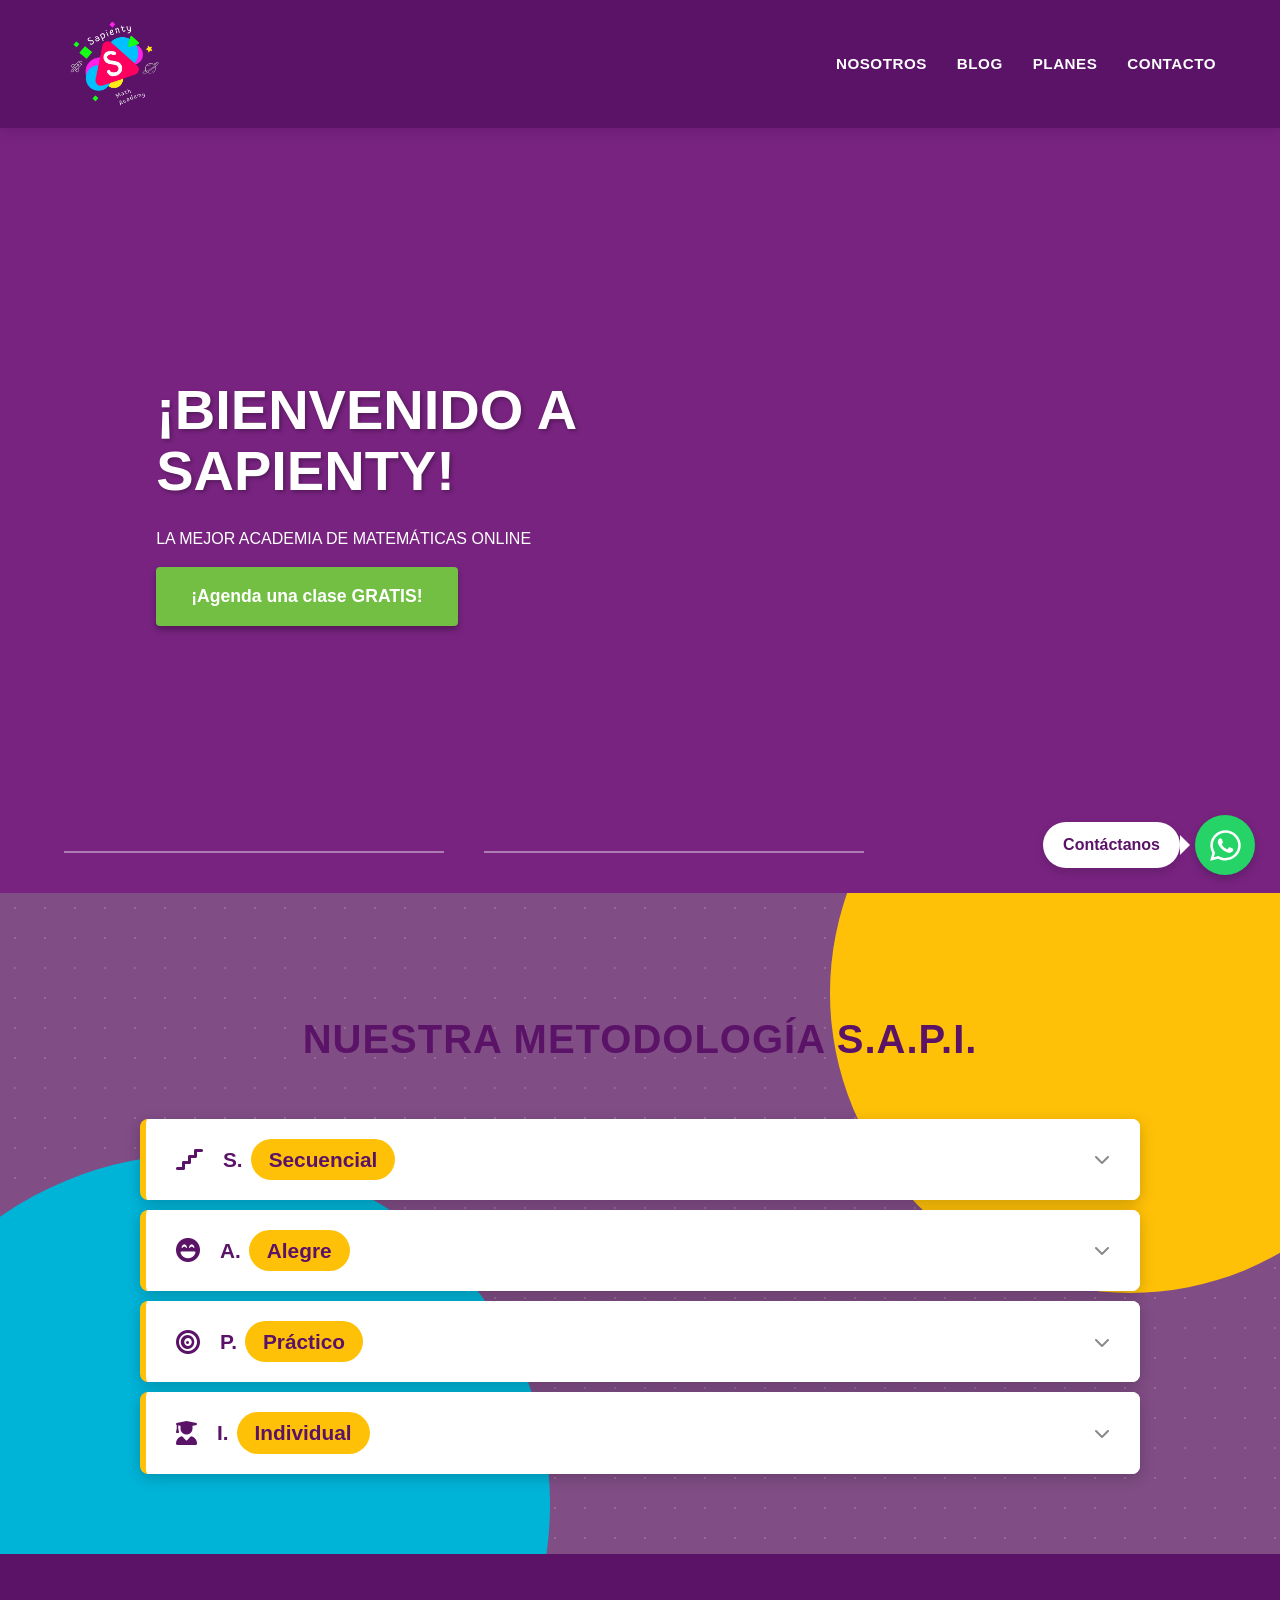
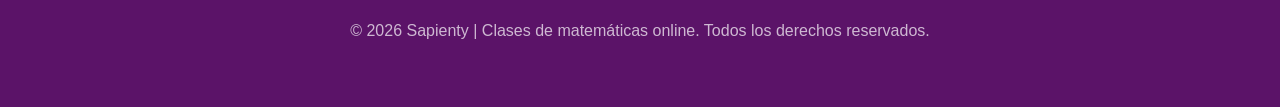
==== index.html @ 7ff07c50 "Add files via upload" ====
<!DOCTYPE html>
<html lang="es">
<head>
    <meta charset="UTF-8">
    <meta name="viewport" content="width=device-width, initial-scale=1.0">
    <title>Sapienty</title>
    <link rel="icon" type="image/webp" href="Logo1.webp">
    <link rel="stylesheet" href="https://cdnjs.cloudflare.com/ajax/libs/font-awesome/6.4.0/css/all.min.css">
    <link rel="stylesheet" href="style.css">
</head>
<body>
    <header class="header-dark">
        <a href="index.html" class="logo">
            <img src="cropped-Logo.webp" alt="Logo Sapienty">
        </a>
        
        <nav class="nav-links">
            <a href="#nosotros">NOSOTROS</a>
            <a href="#blog">BLOG</a>
            <a href="planes.html">PLANES</a>
            <a href="contacto.html">CONTACTO</a>
        </nav>
        
        <div class="menu-icon">
            <i class="fas fa-bars"></i>
        </div>
    </header>

    <section class="hero-fotografico">
        
        <div class="hero-contenido">
            <h1>¡Bienvenido a <span>Sapienty!</span></h1>
            <p>LA MEJOR ACADEMIA DE MATEMÁTICAS ONLINE</p>
            <a href="#agenda" class="btn-primario">¡Agenda una clase GRATIS!</a>
        </div>

        <video class="video-lateral" autoplay loop muted playsinline>
            <source src="Animación_de_Imagen_Generada.mp4" type="video/mp4">
        </video>

        <div class="trust-badge-container">
            <hr>
            <div class="trust-content">
            </div>
            <hr>
        </div>
        
    </section>

    <section id="metodologia" class="section">
    <h2>Nuestra Metodología S.A.P.I.</h2>
    
    <div class="acordeon-container">
        <div class="acordeon-item">
            <div class="acordeon-header">
                <div class="header-izq">
                    <i class="fas fa-stairs"></i>
                    <h3>S. <span>Secuencial</span></h3>
                </div>
                <i class="fas fa-chevron-down icono-flecha"></i>
            </div>
            <div class="acordeon-content">
                <div class="content-interno">
                    <div class="texto-contenido">
                        <h4>S. Secuencial</h4>
                        <p>Estudiar matemáticas es como construir un edificio: no se puede avanzar al siguiente piso sin antes haber dejado el inferior perfectamente cimentado. En Sapienty los estudiantes retoman desde donde se quedaron. ¡Como debe ser!</p>
                    </div>
                    <div class="imagen-ejemplo">
                        <img src="secuencial.webp" alt="Ejemplo de Metodología" class="img-acordeon">
                    </div>
                </div>
            </div>
        </div>

        <div class="acordeon-item">
            <div class="acordeon-header">
                <div class="header-izq">
                    <i class="fas fa-face-laugh-beam"></i>
                    <h3>A. <span>Alegre</span></h3>
                </div>
                <i class="fas fa-chevron-down icono-flecha"></i>
            </div>
            <div class="acordeon-content">
                <div class="content-interno">
                    <div class="texto-contenido">
                        <h4>A. Alegre</h4>
                        <p>Creemos que aprender matemáticas debería ser como un juego. En Sapienty las clases son divertidas, llenas de color, con profes pacientes y buena onda. Con duración de 30 minutos al día, los estudiantes se conectan con gusto.</p>
                    </div>
                    <div class="imagen-ejemplo">
                        <img src="alegre.webp" alt="Ejemplo de Metodología" class="img-acordeon">
                    </div>
                </div>
            </div>
        </div>

        <div class="acordeon-item">
            <div class="acordeon-header">
                <div class="header-izq">
                    <i class="fas fa-bullseye"></i>
                    <h3>P. <span>Práctico</span></h3>
                </div>
                <i class="fas fa-chevron-down icono-flecha"></i>
            </div>
            <div class="acordeon-content">
                <div class="content-interno">
                    <div class="texto-contenido">
                        <h4>P. Práctico</h4>
                        <p>¿Alguien alguna vez ha aprendido a meter un gol solo escuchando? La mejor forma de aprender es intentándolo, aprendiendo de nuestros errores y teniendo a un profe experto acompañándote. La práctica favorece la retención.</p>
                    </div>
                    <div class="imagen-ejemplo">
                        <img src="practico.webp" alt="Ejemplo de Metodología" class="img-acordeon">
                    </div>
                </div>
            </div>
        </div>

        <div class="acordeon-item">
            <div class="acordeon-header">
                <div class="header-izq">
                    <i class="fas fa-user-graduate"></i>
                    <h3>I. <span>Individual</span></h3>
                </div>
                <i class="fas fa-chevron-down icono-flecha"></i>
            </div>
            <div class="acordeon-content">
                <div class="content-interno">
                    <div class="texto-contenido">
                        <h4>I. Individual</h4>
                        <p>Todos aprendemos a un ritmo y de una forma diferente. Es por eso que en todas nuestras clases hay un sólo estudiante y un profesor. Además de una inteligencia artificial que personaliza el aprendizaje.</p>
                    </div>
                    <div class="imagen-ejemplo">
                        <img src="individual.webp" alt="Ejemplo de Metodología" class="img-acordeon">
                    </div>
                </div>
            </div>
        </div>
    </div>
</section>
  
    <footer>
        <p>&copy; 2026 Sapienty | Clases de matemáticas online. Todos los derechos reservados.</p>
    </footer>

    <a href="https://wa.me/521234567890?text=Hola,%20me%20gustaría%20recibir%20información%20sobre%20Sapienty." target="_blank" class="wsp-floating-container" title="Contáctanos por WhatsApp">
        <div class="wsp-text-bubble">
            Contáctanos
        </div>
        <div class="wsp-icon-circle">
            <svg viewBox="0 0 448 512" xmlns="http://www.w3.org/2000/svg">
                <path d="M380.9 97.1C339 55.1 283.2 32 223.9 32c-122.4 0-222 99.6-222 222 0 39.1 10.2 77.3 29.6 111L0 480l117.7-30.9c32.4 17.7 68.9 27 106.1 27h.1c122.3 0 224.1-99.6 224.1-222 0-59.3-25.2-115-67.1-157zm-157 341.6c-33.2 0-65.7-8.9-94-25.7l-6.7-4-69.8 18.3 18.7-68.1-4.4-7c-18.5-29.4-28.2-63.3-28.2-98.2 0-101.7 82.8-184.5 184.6-184.5 49.3 0 95.6 19.2 130.4 54.1 34.8 34.9 56.2 81.2 56.1 130.5 0 101.8-84.9 184.6-186.6 184.6zm101.2-138.2c-5.5-2.8-32.8-16.2-37.9-18-5.1-1.8-8.8-2.8-12.5 2.8-3.7 5.6-14.3 18-17.6 21.8-3.2 3.7-6.5 4.2-12 1.4-5.5-2.8-23.4-8.6-44.5-27.5-16.4-14.7-27.5-32.8-30.7-38.3-3.2-5.5-.3-8.5 2.5-11.2 2.5-2.5 5.5-6.5 8.3-9.7 2.8-3.3 3.7-5.5 5.5-9.3 1.8-3.7.9-6.9-.5-9.7-1.4-2.8-12.5-30.1-17.1-41.2-4.5-10.8-9.1-9.3-12.5-9.5-3.2-.2-6.9-.2-10.6-.2-3.7 0-9.7 1.4-14.8 6.9-5.1 5.6-19.4 19-19.4 46.3 0 27.3 19.9 53.7 22.6 57.4 2.8 3.7 39.1 59.7 94.8 83.8 13.2 5.7 23.5 9.2 31.6 11.8 13.3 4.2 25.4 3.6 35 2.2 10.7-1.6 32.8-13.4 37.4-26.4 4.6-13 4.6-24.1 3.2-26.4-1.3-2.5-5-3.9-10.5-6.6z"/>
            </svg>
        </div>
    </a>
</body>
</html>

<script>
    document.addEventListener("DOMContentLoaded", function() {
        const headers = document.querySelectorAll('.acordeon-header');

        headers.forEach(header => {
            header.addEventListener('click', function() {
                const item = this.parentElement;
                const content = this.nextElementSibling;
                
                // Si el item ya está activo, lo cerramos
                if (item.classList.contains('activo')) {
                    item.classList.remove('activo');
                    content.style.maxHeight = null;
                } else {
                    // Opcional: Cierra todos los demás antes de abrir este
                    document.querySelectorAll('.acordeon-item.activo').forEach(activo => {
                        activo.classList.remove('activo');
                        activo.querySelector('.acordeon-content').style.maxHeight = null;
                    });

                    // Abre el item al que le dimos clic
                    item.classList.add('activo');
                    content.style.maxHeight = content.scrollHeight + "px";
                }
            });
        });
    });
</script>

</body>
</html>
---- style.css ----
/* --- VARIABLES CORPORATIVAS CON PALETA CÓSMICA --- */
:root {
    --bg-header: #5b1368; /* Tu morado oscuro original */
    --color-btn: #72BF44; /* Tu verde brillante original para botones */
    --color-btn-hover: #63a838;
    --accent-yellow: #FFC107; /* Amarillo dorado para resaltar */
    --text-hero: #FFFFFF;
    --bg-body: #F8F9FA; /* Gris muy claro para el fondo general de la página */
    --bg-white: #FFFFFF; /* Blanco puro para tarjetas */
    --text-main: #333333; /* Gris oscuro para el texto */
    --text-dark: #5b1368; /* Negro para títulos */
}

body {
    font-family: 'Segoe UI', Tahoma, Geneva, Verdana, sans-serif;
    margin: 0;
    padding: 0;
    color: var(--text-main);
    background-color: var(--bg-body);
    line-height: 1.6;
}

/* --- PANTALLA DE INTRODUCCIÓN (SPLASH SCREEN) --- */
#pantalla-intro {
    position: fixed;
    top: 0;
    left: 0;
    width: 100vw;
    height: 100vh;
    background-color: var(--bg-header); /* Fondo morado de Sapienty */
    z-index: 99999; /* Asegura que esté por encima de TODO */
    display: flex;
    justify-content: center;
    align-items: center;
    /* Efecto de desvanecimiento suave al desaparecer */
    transition: opacity 0.8s ease-out, visibility 0.8s ease-out; 
}

#pantalla-intro video {
    max-width: 90%;
    max-height: 90vh;
    border-radius: 15px; /* Bordes redondeados para que se vea más amigable */
    box-shadow: 0 10px 30px rgba(0,0,0,0.5);
}

/* Esta clase se añadirá con JavaScript para ocultar la pantalla */
.ocultar-intro {
    opacity: 0;
    visibility: hidden;
}

/* Clase para evitar que el usuario baje la página mientras ve la intro */
body.bloquear-scroll {
    overflow: hidden;
}

/* --- NUEVO HEADER MORADO --- */
.header-dark {
    background-color: var(--bg-header); /* Morado original */
    padding: 1.2rem 5%;
    display: flex;
    justify-content: space-between;
    align-items: center;
    position: sticky;
    top: 0;
    z-index: 1000;
    box-shadow: 0 4px 10px rgba(91, 19, 104, 0.4);
}

/* Limpiamos el texto y preparamos el contenedor */
.header-dark .logo {
    text-decoration: none;
    display: flex;
    align-items: center;
}

/* Controlamos el tamaño exacto de tu imagen */
.header-dark .logo img {
    max-height: 90px; /* <-- ¡Aquí está el cambio! Subimos de 50px a 90px */
    width: auto;      
    transition: transform 0.3s ease;
}

/* Efecto opcional: Que el logo crezca un poquito al pasar el mouse */
.header-dark .logo img:hover {
    transform: scale(1.05);
}

.header-dark .nav-links {
    display: flex; 
    gap: 30px;
}

.header-dark .nav-links a {
    color: white;
    text-decoration: none;
    font-weight: 600;
    font-size: 0.95rem;
    text-transform: uppercase;
    letter-spacing: 0.5px;
    transition: color 0.3s;
}

.header-dark .nav-links a:hover {
    color: var(--accent-yellow); /* Cambio a amarillo al hover */
}

.menu-icon {
    color: white;
    font-size: 1.8rem;
    cursor: pointer;
    display: none; 
}

/* --- SECCIÓN HERO: Video de Fondo --- */
/* --- SECCIÓN HERO --- */
/* --- SECCIÓN HERO --- */
.hero-fotografico {
    /* Quitamos var(--bg-header) y ponemos el color aproximado del video */
    background-color: #782380; /* <-- NUEVO COLOR: Morado profundo del video */
    
    min-height: 85vh;
    display: flex;
    align-items: center; 
    justify-content: flex-start;
    gap: 50px; 
    padding: 0 5%;
    position: relative; 
}

/* El texto de Bienvenida */
.hero-contenido {
    max-width: 600px;
    text-align: left; 
    color: white;
    padding-bottom: 4rem; 
    margin-left: 8%; /* <-- AQUÍ ESTÁ LA MAGIA: Empuja el texto a la derecha/centro */
    z-index: 2; 
}

.hero-contenido h1 {
    font-size: 3.5rem;
    font-weight: 900;
    line-height: 1.1;
    margin-bottom: 1.5rem;
    text-transform: uppercase;
    text-shadow: 2px 2px 4px rgba(0,0,0,0.3);
}

/* El texto de Bienvenida */
.hero-contenido {
    max-width: 600px;
    text-align: left; 
    color: white;
    padding-bottom: 4rem; 
    margin-left: 8%; 
    position: relative; /* <-- NUEVO: Obligatorio para que el texto flote al frente */
    z-index: 2; /* <-- Lo mantiene en la capa superior */
}

/* Video más pequeño a la derecha */
/* Video más grande a la derecha */
/* Video en el fondo */
.video-lateral {
    position: absolute; 
    right: 0; 
    bottom: 0; 
    width: 1500px; 
    max-width: 100%; /* Le damos un poco más de espacio */
    z-index: 0; 
    opacity: 0.85; 
    
    /* 👇 LA MAGIA PARA BORRAR LA LÍNEA RECTA 👇 */
    /* Crea un desvanecimiento en el borde izquierdo (del 0% al 25% del video) */
    -webkit-mask-image: linear-gradient(to right, transparent 0%, black 25%);
    mask-image: linear-gradient(to right, transparent 0%, black 25%);
}

/* Botón Verde Cuadrado */
.btn-primario {
    background-color: var(--color-btn);
    color: white;
    text-decoration: none;
    padding: 15px 35px;
    font-size: 1.1rem;
    font-weight: bold;
    display: inline-block;
    border-radius: 4px;
    box-shadow: 0 4px 6px rgba(0,0,0,0.3);
    transition: background-color 0.3s, transform 0.2s;
}

.btn-primario:hover {
    background-color: var(--color-btn-hover);
    transform: translateY(-2px);
}

/* Aseguramos que las líneas decorativas estén en su lugar */
.trust-badge-container {
    position: absolute;
    bottom: 2rem;
    left: 5%;
    display: flex;
    align-items: center;
    gap: 20px;
    width: 90%; 
    max-width: 800px;
    z-index: 2; 
}

.trust-badge-container hr {
    flex-grow: 1; 
    border: none;
    border-top: 2px solid rgba(255, 255, 255, 0.4); 
}
/* Botón Verde Cuadrado */
.btn-primario {
    background-color: var(--color-btn);
    color: white;
    text-decoration: none;
    padding: 15px 35px;
    font-size: 1.1rem;
    font-weight: bold;
    display: inline-block;
    border-radius: 4px;
    box-shadow: 0 4px 6px rgba(0,0,0,0.3);
    transition: background-color 0.3s, transform 0.2s;
}

.btn-primario:hover {
    background-color: var(--color-btn-hover);
    transform: translateY(-2px);
}

/* Aseguramos que las líneas decorativas estén encima del video */
.trust-badge-container {
    position: absolute;
    bottom: 2rem;
    left: 5%;
    display: flex;
    align-items: center;
    gap: 20px;
    width: 90%; 
    max-width: 800px;
    z-index: 2; /* Por encima del video */
}
/* Botón Verde Cuadrado (Estilo formal pero con tu color) */
.btn-primario {
    background-color: var(--color-btn); /* Usa tu verde original #72BF44 */
    color: white;
    text-decoration: none;
    padding: 15px 35px;
    font-size: 1.1rem;
    font-weight: bold;
    display: inline-block;
    border-radius: 4px; /* Borde más cuadrado, menos infantil */
    box-shadow: 0 4px 6px rgba(0,0,0,0.3);
    transition: background-color 0.3s, transform 0.2s;
}

.btn-primario:hover {
    background-color: var(--color-btn-hover);
    transform: translateY(-2px);
}

/* Imagen Hero Reducida a la Derecha */
/* Video / Imagen Hero a la Derecha */
.hero-fotografico-image {
    max-width: 100%;
    width: 450px; 
    height: auto;
    z-index: 1;
    flex-basis: 40%; 
    margin: 0; 
    border-radius: 20px; /* Redondea las esquinas del video */
    box-shadow: 0 10px 30px rgba(0,0,0,0.3); /* Le da profundidad */
}

/* --- TRUST BADGE DE GOOGLE (Con líneas a los lados) --- */
.trust-badge-container {
    position: absolute;
    bottom: 2rem;
    left: 5%;
    display: flex;
    align-items: center;
    gap: 20px;
    width: 90%; /* Se extiende a lo largo de la pantalla inferior */
    max-width: 800px;
}

.trust-badge-container hr {
    flex-grow: 1; /* Hace que las líneas ocupen el espacio sobrante */
    border: none;
    border-top: 2px solid rgba(255, 255, 255, 0.4); /* Línea blanca sutil */
}

.trust-content {
    display: flex;
    align-items: center;
    gap: 10px;
    font-size: 1rem;
    font-weight: 600;
    letter-spacing: 1px;
    color: white;
    white-space: nowrap; /* Evita que el texto de Google se rompa en dos líneas */
}

.trust-content .stars {
    color: var(--accent-yellow); /* Usa tu amarillo original */
    font-size: 1.1rem;
}

.trust-content strong {
    font-size: 1.3rem;
    color: #4285F4; /* Azul característico de Google */
}

/* --- SECCIONES GENERALES --- */
.section {
    padding: 5rem 5%;
    max-width: 1200px;
    margin: auto;
    text-align: center;
}

.section h2 {
    font-size: 2.5rem;
    color: var(--text-dark);
    margin-bottom: 3rem;
    text-transform: uppercase;
    font-weight: 800;
    letter-spacing: 1px;
}

/* --- METODOLOGÍA (Estilo Limpio y Corporativo) --- */
/* --- SECCIÓN METODOLOGÍA (Con fondo matemático) --- */
/* --- SECCIÓN METODOLOGÍA (Con fondo matemático cósmico) --- */
/* --- SECCIÓN METODOLOGÍA (Con fondo matemático cósmico) --- */
#metodologia {
    overflow: hidden;
    background-color: #804d85; 
    background-image: radial-gradient(rgba(255, 255, 255, 0.15) 1.5px, transparent 1.5px);
    background-size: 30px 30px; 
    background-position: 0 0;
    padding: 5rem 5%;
    position: relative;
    
    /* 👇 MAGIA PARA QUITAR LOS BORDES BLANCOS 👇 */
    max-width: 100%; /* Rompe el límite de tamaño para ocupar toda la pantalla */
    margin: 0; /* Elimina márgenes externos */
}
#metodologia::after {
    content: '';
    position: absolute;
    bottom: -300px; /* Lo bajamos bastante */
    left: -150px; /* Lo pegamos a la izquierda */
    width: 700px; /* Hacemos este círculo mucho más grande */
    height: 700px;
    background-color: #00B4D8; /* El color azul claro de tu referencia */
    border-radius: 50%;
    z-index: 0; /* Lo manda al fondo */
}
#metodologia::before {
    content: '';
    position: absolute;
    top: -200px; /* Lo subimos para que cuelgue desde el techo */
    right: -150px; /* Lo empujamos hacia la orilla derecha */
    width: 600px; /* Un tamaño grande para que luzca bien */
    height: 600px;
    background-color: var(--accent-yellow); /* Tu color amarillo */
    border-radius: 50%; /* Lo hace un círculo perfecto */
    z-index: 0; /* Lo mantiene en el fondo */
}

/* 4. Protegemos tu contenido para que no quede tapado por las formas */
/* Protege tu contenido para que quede por encima de los círculos */
#metodologia h2,
.acordeon-container {
    position: relative;
    z-index: 2; 
}
/* 👇 MAGIA PARA MANTENER LAS TARJETAS ORDENADAS 👇 */
#metodologia .grid {
    max-width: 1200px; /* Evita que las tarjetas se estiren demasiado en monitores gigantes */
    margin: 0 auto; /* Centra el grupo de tarjetas perfectamente */
}



/* Tu cuadrícula se queda exactamente igual, funciona perfecto */
.grid {
    display: grid;
    /* Esto crea 4 columnas del mismo tamaño (1 fracción cada una) */
    grid-template-columns: repeat(4, 1fr); 
    /* Ajusta este valor para dar más o menos espacio entre las tarjetas */
    gap: 20px; 
    /* Opcional: centra el contenedor si es necesario */
    width: 100%; 
}

/* --- ESTILOS DEL ACORDEÓN (METODOLOGÍA) --- */
.acordeon-container {
    max-width: 1000px;
    margin: 0 auto;
    display: flex;
    flex-direction: column;
    gap: 10px;
}

.acordeon-item {
    background-color: white;
    border-radius: 8px;
    overflow: hidden;
    /* La línea amarilla sutil a la izquierda */
    border-left: 6px solid var(--accent-yellow); 
    box-shadow: 0 4px 15px rgba(0,0,0,0.2);
    transition: all 0.3s ease;
}

.acordeon-header {
    display: flex;
    justify-content: space-between;
    align-items: center;
    padding: 20px 30px;
    cursor: pointer;
    background-color: white;
    transition: background-color 0.3s ease;
}

.acordeon-header:hover {
    background-color: #f9f9f9;
}

.header-izq {
    display: flex;
    align-items: center;
    gap: 20px;
}

.header-izq i {
    font-size: 1.5rem;
    color: var(--text-dark); /* Icono morado oscuro */
}

/* Título del acordeón (La letra S. A. P. I.) */
.header-izq h3 {
    margin: 0;
    color: var(--text-dark); /* Color morado de tu marca para la letra suelta */
    font-size: 1.3rem;
    font-weight: 800;
    display: flex;
    align-items: center;
}

/* La píldora amarilla para la palabra */
.header-izq h3 span {
    background-color: var(--accent-yellow); /* Fondo amarillo */
    padding: 4px 18px; /* Espacio para que no se vea apretado */
    border-radius: 30px; /* Bordes totalmente redondeados */
    margin-left: 8px; /* Separación entre la letra (S.) y la píldora */
    color: var(--text-dark); /* Texto morado oscuro para que contraste con el amarillo */
}

.icono-flecha {
    color: #888;
    transition: transform 0.3s ease;
}

/* --- ESTILOS DEL CONTENIDO DESPLEGABLE --- */
.acordeon-content {
    max-height: 0; /* Oculto por defecto */
    overflow: hidden;
    transition: max-height 0.4s ease-in-out;
    background-color: #FAFAFA; /* Un gris muuuy clarito para diferenciarlo del encabezado */
}

.content-interno {
    padding: 30px;
    display: flex;
    gap: 40px;
    align-items: flex-start;
    border-top: 1px solid #eee;
}

.texto-contenido {
    flex: 1;
    text-align: left;
}

.texto-contenido h4 {
    color: var(--text-dark);
    font-size: 1.5rem;
    margin-top: 0;
    margin-bottom: 15px;
}

.texto-contenido p {
    color: #555;
    line-height: 1.6;
    margin: 0;
}

/* Espacio para el ejemplo a la derecha */
.imagen-ejemplo {
    flex: 1;
    display: flex;
    justify-content: center;
    align-items: center;
}

/* Estilo para las imágenes dentro del acordeón */
.img-acordeon {
    width: 100%; /* Hace que la imagen ocupe todo el espacio disponible en la columna derecha */
    max-width: 450px; /* Evita que la imagen se haga gigante en pantallas muy grandes */
    height: auto;
    border-radius: 8px; /* Bordes redondeados para que combine con tus tarjetas */
    box-shadow: 0 4px 12px rgba(0,0,0,0.1); /* Una sombra suave para darle volumen */
}

/* --- CLASES ACTIVAS (Cuando se le da clic) --- */
.acordeon-item.activo {
    /* La línea amarilla se hace más gruesa al estar activo */
    border-left: 12px solid var(--accent-yellow); 
}

.acordeon-item.activo .icono-flecha {
    transform: rotate(180deg); /* Gira la flecha hacia arriba */
}

/* Adaptación a celulares */
@media (max-width: 768px) {
    .content-interno {
        flex-direction: column; /* Apila el texto y la imagen en celulares */
        gap: 20px;
    }
}
/* --- PRECIOS (Estilo Claro y Profesional) --- */
/* --- SECCIÓN DE PLANES CON ESTILO CÓSMICO --- */
#planes {
    /* Fondo morado con estrellas como en tu inicio */
    background-color: #804d85; 
    background-image: radial-gradient(rgba(255, 255, 255, 0.15) 1.5px, transparent 1.5px);
    background-size: 30px 30px; 
    background-position: 0 0;
    padding: 5rem 5%;
    max-width: 100%; 
    margin: 0;
}

#planes h2 {
    color: white; /* Título en blanco para que resalte sobre el morado */
    text-shadow: 2px 2px 5px rgba(0,0,0,0.3);
}

.pricing-grid {
    display: grid;
    grid-template-columns: repeat(auto-fit, minmax(300px, 1fr));
    gap: 2.5rem;
    max-width: 1200px;
    margin: 0 auto;
}

/* Tarjetas flotantes estilo 3D */
.price-card {
    background: var(--bg-white);
    border: none; /* Adiós al borde gris aburrido */
    border-radius: 15px; /* Bordes más redondeados */
    padding: 3rem 2rem;
    text-align: center;
    box-shadow: 0 10px 25px rgba(0,0,0,0.25); /* Sombra para que floten sobre el fondo */
    transition: transform 0.3s ease, box-shadow 0.3s ease;
    position: relative;
    display: flex;
    flex-direction: column;
    align-items: center;
}

/* Efecto al pasar el mouse (se elevan hacia ti) */
.price-card:hover {
    transform: translateY(-10px);
    box-shadow: 0 15px 35px rgba(0,0,0,0.4);
}

.price-card h3 {
    color: var(--text-dark);
    font-size: 1.8rem;
    text-transform: uppercase;
    margin-bottom: 0.5rem;
    font-weight: 800;
}

.price {
    font-size: 3rem;
    font-weight: 900;
    color: var(--text-dark); 
    margin: 1rem 0 1.5rem 0;
}

.price span {
    font-size: 1.1rem;
    color: #777;
    font-weight: 400;
}
/* Corrección: El número del precio vuelve a ser grande y morado */
.price .precio-valor {
    font-size: 3rem;
    font-weight: 900;
    color: var(--text-dark); 
}

.price-card p {
    color: #555;
    margin-bottom: 1rem;
}

/* --- ETIQUETA DE MESES SIN INTERESES (MSI) --- */
.msi-badge {
    background-color: rgba(0, 158, 227, 0.1); /* Fondo azul muy clarito estilo Mercado Pago */
    color: #009ee3; /* Azul fuerte original de Mercado Pago para el texto */
    padding: 8px 16px;
    border-radius: 20px; /* Forma de píldora redondeada */
    font-size: 0.95rem;
    font-weight: 700;
    display: inline-flex;
    align-items: center;
    justify-content: center;
    gap: 8px; /* Separación entre el icono de la tarjeta y el texto */
    margin-bottom: 1.5rem;
    border: 1px solid rgba(0, 158, 227, 0.3); /* Borde sutil azul */
    transition: transform 0.2s ease;
}

/* Pequeño efecto al pasar el mouse por encima */
.msi-badge:hover {
    transform: scale(1.05);
    background-color: rgba(0, 158, 227, 0.15);
}

/* Tarjeta destacada (Astronauta+) */
.price-card.featured {
    border: 4px solid var(--accent-yellow);
    transform: scale(1.05); /* La hace un poco más grande por defecto */
}

.price-card.featured:hover {
    transform: scale(1.05) translateY(-10px);
}

.featured-label {
    background: var(--accent-yellow);
    color: var(--text-dark);
    position: absolute;
    top: 0;
    left: 0;
    right: 0;
    padding: 8px;
    font-weight: 800;
    font-size: 0.9rem;
    text-transform: uppercase;
    letter-spacing: 1px;
    border-radius: 10px 10px 0 0;
}
/* --- ICONOS 3D DE LOS PLANES --- */
.icono-plan {
    width: 140px; /* Ajusta el tamaño general de la imagen */
    height: 140px; 
    object-fit: contain; /* Evita que la imagen se deforme o se estire */
    margin-bottom: 1.5rem; /* Da espacio entre el icono y el título del plan */
    filter: drop-shadow(0 15px 15px rgba(0,0,0,0.2)); /* Crea una sombra en la forma de la imagen para que resalte más */
    transition: transform 0.4s ease; /* Transición suave para la animación */
}

/* Efecto mágico: Cuando pasas el mouse por la tarjeta, el icono crece y "flota" un poco más arriba */
.price-card:hover .icono-plan {
    transform: scale(1.1) translateY(-10px);
}

/* Ajuste de margen superior para la tarjeta destacada para que el icono no choque con la etiqueta amarilla */
.price-card.featured .icono-plan {
    margin-top: 1rem;
}

/* Ajuste fino para el botón dentro de las tarjetas */
.price-card .btn-primario {
    margin-top: auto; /* Empuja el botón siempre hacia abajo */
    width: 80%;
}
/* --- CAJAS DE BENEFICIOS DESTACADOS --- */
.beneficio-destacado {
    font-size: 1.05rem;
    font-weight: 600; /* Hace la letra más gordita y legible */
    color: var(--text-dark);
    background-color: rgba(114, 191, 68, 0.1); /* Un fondo verde súper clarito */
    padding: 12px 15px;
    border-radius: 8px; /* Bordes redondeados */
    margin: 15px auto;
    display: flex;
    align-items: flex-start;
    justify-content: center;
    gap: 10px; /* Separación entre el icono y el texto */
    text-align: left;
    border: 1px solid rgba(114, 191, 68, 0.3); /* Borde verde sutil */
    max-width: 90%;
}

/* El icono de la palomita verde */
.beneficio-destacado i {
    color: var(--color-btn); /* Tu verde brillante */
    font-size: 1.2rem;
    margin-top: 3px;
}

/* --- ESTILO ESPECIAL PARA EL REGALO --- */
.beneficio-destacado.regalo {
    background-color: rgba(255, 193, 7, 0.15); /* Fondo amarillito */
    border: 1px solid rgba(255, 193, 7, 0.5); /* Borde amarillo */
}

/* El icono de cajita de regalo */
.beneficio-destacado.regalo i {
    color: #d9a400; /* Un amarillo más oscuro/dorado para que resalte */
}

/* --- INTERRUPTOR DE MONEDA (MXN / USD) --- */
.currency-toggle-container {
    display: flex;
    justify-content: center;
    margin-bottom: 3rem;
}

.currency-toggle {
    display: flex;
    background-color: rgba(255, 255, 255, 0.1); /* Fondo cristalino */
    border-radius: 30px; /* Forma de píldora */
    padding: 5px;
    border: 1px solid rgba(255, 255, 255, 0.2);
}

.toggle-btn {
    background: transparent;
    border: none;
    color: white;
    padding: 10px 30px;
    border-radius: 25px;
    font-size: 1rem;
    font-weight: bold;
    cursor: pointer;
    transition: all 0.3s ease;
}

/* Cuando el botón está seleccionado (Color Amarillo) */
.toggle-btn.active {
    background-color: var(--accent-yellow);
    color: var(--text-dark);
    box-shadow: 0 4px 10px rgba(0,0,0,0.3);
}

/* --- ICONOS 3D DE LOS PLANES --- */
.icono-plan {
    width: 140px; 
    height: 140px; 
    object-fit: contain; 
    margin-bottom: 1.5rem; 
    filter: drop-shadow(0 15px 15px rgba(0,0,0,0.15)); 
    transition: transform 0.4s ease; 
}

.price-card:hover .icono-plan {
    transform: scale(1.1) translateY(-10px);
}

.price-card.featured .icono-plan {
    margin-top: 1rem;
}

/* --- INTERRUPTOR DE MONEDA (MXN / USD) --- */
.currency-toggle-container {
    display: flex;
    justify-content: center;
    margin-bottom: 3rem;
}

.currency-toggle {
    display: flex;
    background-color: rgba(255, 255, 255, 0.1); 
    border-radius: 30px; 
    padding: 5px;
    border: 1px solid rgba(255, 255, 255, 0.3);
}

.toggle-btn {
    background: transparent;
    border: none;
    color: white;
    padding: 10px 30px;
    border-radius: 25px;
    font-size: 1rem;
    font-weight: bold;
    cursor: pointer;
    transition: all 0.3s ease;
}

.toggle-btn.active {
    background-color: var(--accent-yellow);
    color: var(--text-dark);
    box-shadow: 0 4px 10px rgba(0,0,0,0.3);
}


/* --- PIE DE PÁGINA (FOOTER) --- */
footer {
    background-color: var(--bg-header); /* Morado original */
    color: rgba(255, 255, 255, 0.7);
    text-align: center;
    padding: 3rem 5%;
}

/* --- BOTÓN DE WHATSAPP FLOTANTE --- */
.wsp-floating-container {
    position: fixed;
    bottom: 25px;
    right: 25px;
    z-index: 10000;
    display: flex;
    align-items: center;
    gap: 15px;
    cursor: pointer;
    text-decoration: none;
}

.wsp-text-bubble {
    background-color: white;
    color: var(--text-dark);
    font-weight: 600;
    padding: 10px 20px;
    border-radius: 25px;
    box-shadow: 0 4px 10px rgba(0,0,0,0.15);
    position: relative;
}

.wsp-text-bubble::after {
    content: '';
    position: absolute;
    top: 50%;
    right: -10px;
    transform: translateY(-50%);
    border-width: 10px 0 10px 10px;
    border-style: solid;
    border-color: transparent transparent transparent white;
}

.wsp-icon-circle {
    width: 60px;
    height: 60px;
    background-color: #25D366; /* Verde oficial de WhatsApp */
    border-radius: 50%;
    box-shadow: 0 4px 10px rgba(0,0,0,0.2);
    display: flex;
    justify-content: center;
    align-items: center;
    transition: transform 0.2s;
}

.wsp-icon-circle:hover {
    transform: scale(1.1);
}

.wsp-icon-circle svg {
    fill: white;
    width: 35px;
    height: 35px;
}

/* --- SECCIÓN CONTACTO --- */
.contacto-section {
    background-color: var(--bg-header); /* Tu morado oscuro */
    color: white;
    position: relative;
    overflow: hidden; /* Evita que las formas de fondo se salgan */
    padding: 6rem 5%;
    margin: 0;
    max-width: 100%;
}

/* 1. Formas decorativas de fondo (Ondas abstractas) */
.contacto-section::before {
    content: '';
    position: absolute;
    top: -20%;
    left: -10%;
    width: 600px;
    height: 600px;
    background-color: rgba(255, 255, 255, 0.03); /* Mancha muy sutil */
    border-radius: 50%;
    z-index: 0;
}

.contacto-section::after {
    content: '';
    position: absolute;
    bottom: -30%;
    right: -10%;
    width: 800px;
    height: 800px;
    background-color: rgba(255, 255, 255, 0.04);
    /* Forma orgánica "blob" para imitar tus curvas */
    border-radius: 40% 60% 70% 30% / 40% 50% 60% 50%; 
    z-index: 0;
}

.contacto-container {
    position: relative;
    z-index: 2; /* Protege el contenido de los fondos */
    max-width: 1000px;
    margin: 0 auto;
}

/* 2. Encabezado */
.contacto-header {
    text-align: center;
    margin-bottom: 4rem;
}

.contacto-header h2 {
    color: white;
    font-size: 2.2rem;
    font-weight: 700;
    margin: 0;
    text-transform: none; /* Amigable, sin todo mayúsculas */
    letter-spacing: normal;
}

.contacto-grid {
    display: grid;
    grid-template-columns: 1fr 1fr;
    gap: 4rem;
    align-items: start;
}

/* 3. Estilos del Formulario */
.contacto-form {
    display: flex;
    flex-direction: column;
    gap: 15px;
}

.contacto-form input,
.contacto-form textarea {
    width: 100%;
    padding: 15px;
    border: none;
    border-radius: 0px; /* Cuadrados como en tu diseño */
    font-size: 1rem;
    font-family: inherit;
    background-color: white;
    color: var(--text-main);
    box-sizing: border-box; 
}

.contacto-form input::placeholder,
.contacto-form textarea::placeholder {
    color: #888;
}

.contacto-form textarea {
    resize: vertical;
}

.contacto-form .btn-primario {
    align-self: flex-start; 
    border: none;
    cursor: pointer;
    font-size: 1.1rem;
    padding: 12px 30px;
    border-radius: 8px; /* Botón ligeramente redondeado */
}

/* 4. Información de la derecha */
.contacto-info {
    display: flex;
    flex-direction: column;
    gap: 2.5rem;
    text-align: center; 
}

.info-item h4, .social-links-container h4 {
    color: white;
    font-size: 1.1rem;
    margin: 0 0 10px 0;
    font-weight: 700;
}

/* Textos verdes */
.info-item a {
    color: var(--color-btn); /* Tu verde característico */
    font-size: 1.3rem;
    text-decoration: none;
    font-weight: 600;
    transition: color 0.3s;
}

.info-item a:hover {
    color: white;
}

/* 5. Redes Sociales */
.social-icons {
    display: flex;
    flex-direction: column; /* Apilados verticalmente */
    align-items: center;
    gap: 12px;
}

.social-icon {
    display: flex;
    justify-content: center;
    align-items: center;
    width: 38px;
    height: 38px;
    background-color: white; 
    border-radius: 50%;
    text-decoration: none;
    color: var(--bg-header); /* Icono color morado */
    font-size: 1.3rem;
    transition: transform 0.3s, background-color 0.3s;
}

.social-icon:hover {
    transform: scale(1.1);
    background-color: var(--color-btn); /* Se pintan de verde */
    color: white;
}

/* 6. Adaptación para celulares */
@media (max-width: 768px) {
    .contacto-grid {
        grid-template-columns: 1fr; /* Una sola columna en celulares */
        gap: 3rem;
    }
    
    .social-icons {
        flex-direction: row; /* En celulares los ponemos en fila horizontal */
        justify-content: center;
        flex-wrap: wrap;
    }
    
    .contacto-form .btn-primario {
        align-self: center; /* Botón centrado en móvil */
        width: 100%;
    }
}

/* --- AJUSTES PARA CELULARES (RESPONSIVE) --- */
/* --- AJUSTES PARA CELULARES Y PANTALLAS VERTICALES --- */
/* --- AJUSTES PARA CELULARES, TABLETS Y PANTALLAS DIVIDIDAS --- */
@media (max-width: 1100px) {
    .hero-fotografico {
        justify-content: center;
        text-align: center;
    }
    
    .hero-contenido {
        margin-left: 0;
        text-align: center;
    }

    .hero-contenido h1 {
        font-size: 2.5rem;
    }

    .video-lateral {
        width: 100%;
        max-width: 100%; 
        height: 100%; 
        top: 0; 
        left: 0;
        
        /* 👇 Agregamos esto para "borrar" las posiciones anteriores 👇 */
        bottom: auto; 
        right: auto; 
        
        object-fit: cover; 
        opacity: 0.35; 
        
        -webkit-mask-image: none;
        mask-image: none;
    }
}
/* --- AJUSTES DE METODOLOGÍA PARA TABLETAS Y CELULARES --- */

/* Para pantallas medianas (Tabletas y laptops pequeñas) */
@media (max-width: 1024px) {
    #metodologia .grid {
        grid-template-columns: repeat(2, 1fr); /* Cambia a 2 tarjetas por fila */
        gap: 30px;
    }
}

/* Para pantallas pequeñas (Teléfonos celulares) */
@media (max-width: 768px) {
    #metodologia .grid {
        grid-template-columns: repeat(1, 1fr); /* Cambia a 1 sola tarjeta por fila (apiladas) */
        gap: 30px; /* Da un poco de respiro entre cada tarjeta */
    }
    
    /* Un pequeño ajuste para que las tarjetas no toquen las orillas del teléfono */
    .card {
        padding: 2rem 1.5rem;
    }
}
/* Asegura que la sección ocupe al menos el alto de la pantalla */
.contacto-section {
    min-height: 80vh; 
    display: flex;
    align-items: center;
}
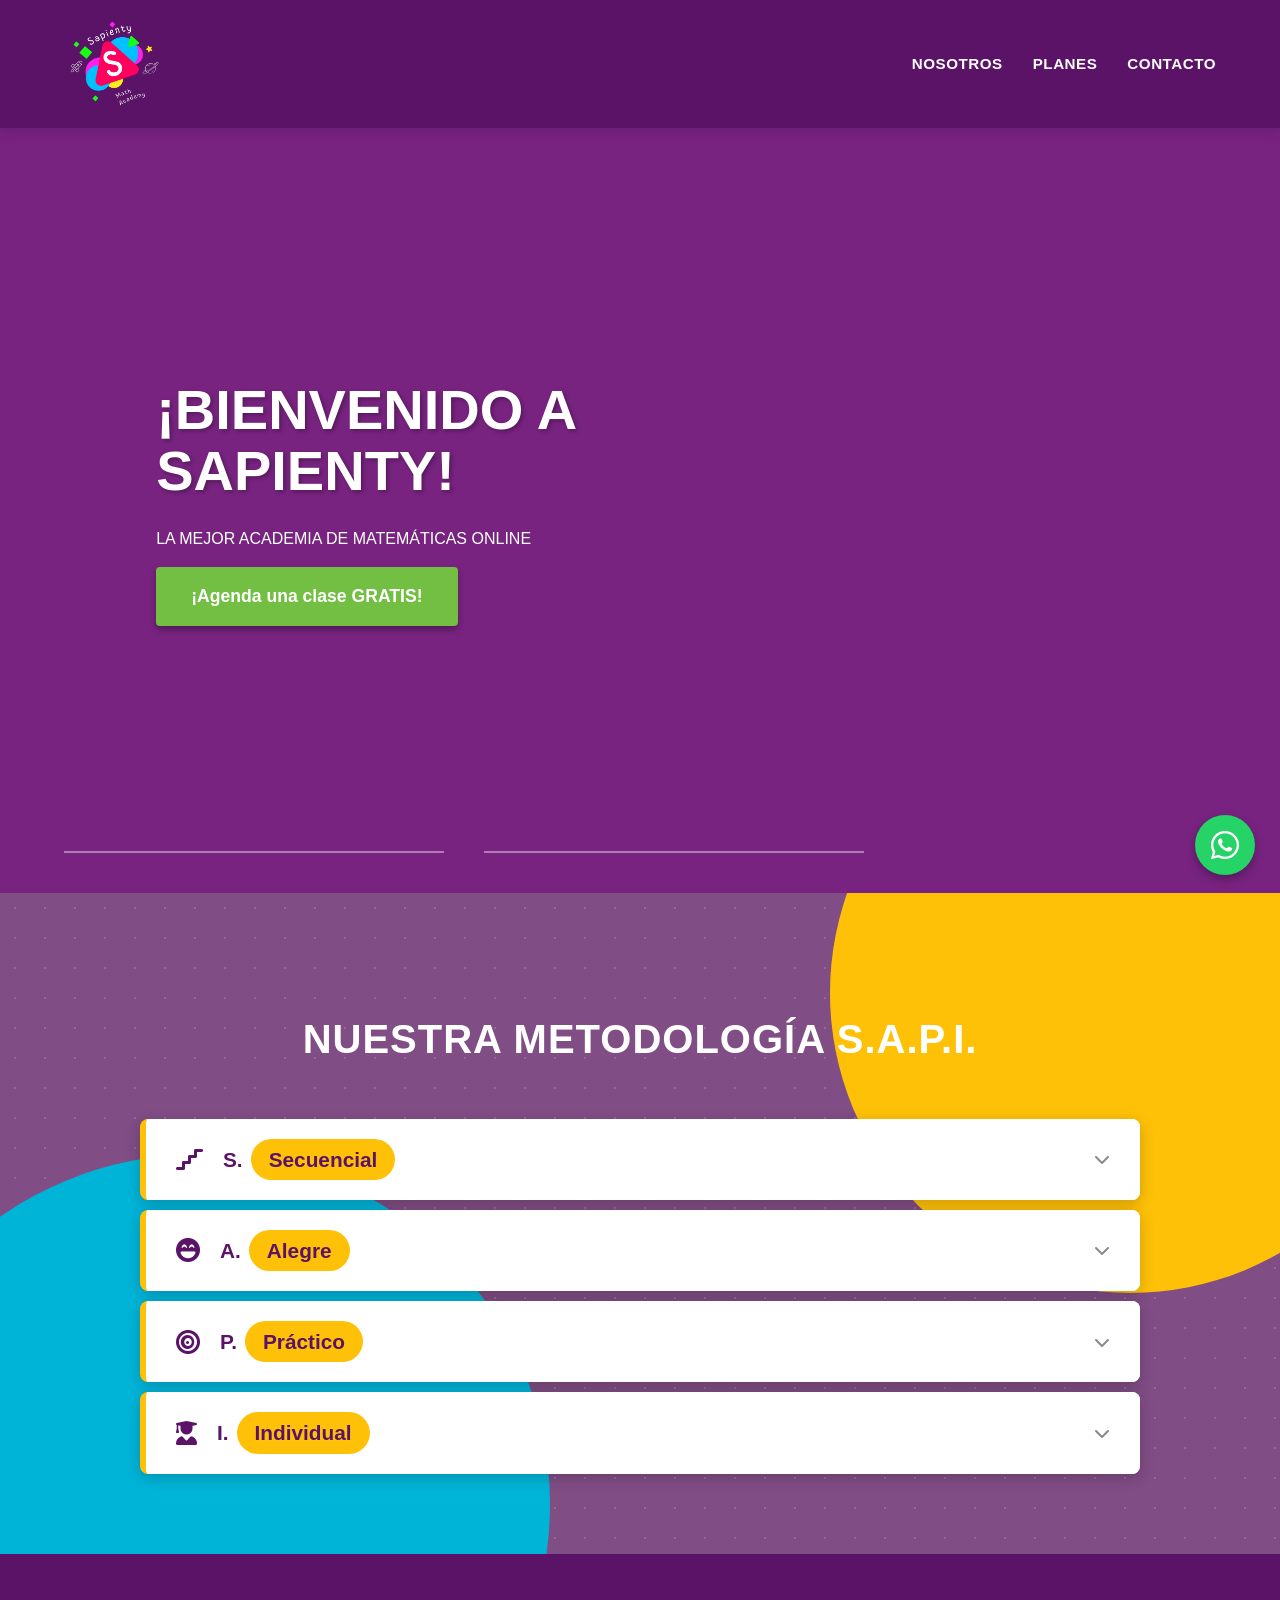
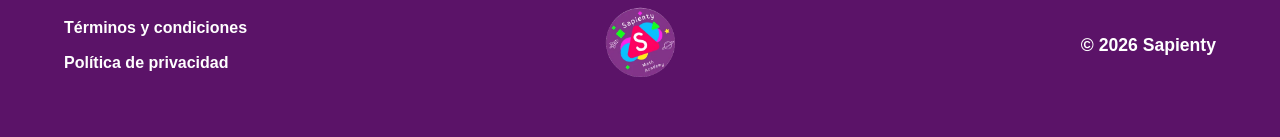
==== commit f4d831c1: "Add files via upload" ====
--- a/index.html
+++ b/index.html
@@ -3,7 +3,7 @@
 <head>
     <meta charset="UTF-8">
     <meta name="viewport" content="width=device-width, initial-scale=1.0">
-    <title>Sapienty</title>
+    <title>Sapienty | Clases de Matemáticas Online</title>
     <link rel="icon" type="image/webp" href="Logo1.webp">
     <link rel="stylesheet" href="https://cdnjs.cloudflare.com/ajax/libs/font-awesome/6.4.0/css/all.min.css">
     <link rel="stylesheet" href="style.css">
@@ -15,8 +15,7 @@
         </a>
         
         <nav class="nav-links">
-            <a href="#nosotros">NOSOTROS</a>
-            <a href="#blog">BLOG</a>
+            <a href="nosotros.html">NOSOTROS</a>
             <a href="planes.html">PLANES</a>
             <a href="contacto.html">CONTACTO</a>
         </nav>
@@ -27,7 +26,6 @@
     </header>
 
     <section class="hero-fotografico">
-        
         <div class="hero-contenido">
             <h1>¡Bienvenido a <span>Sapienty!</span></h1>
             <p>LA MEJOR ACADEMIA DE MATEMÁTICAS ONLINE</p>
@@ -40,148 +38,230 @@
 
         <div class="trust-badge-container">
             <hr>
-            <div class="trust-content">
-            </div>
+            <div class="trust-content"></div>
             <hr>
         </div>
+    </section>
+
+    <section id="metodologia" class="section">
+        <h2>Nuestra Metodología S.A.P.I.</h2>
         
+        <div class="acordeon-container">
+            <div class="acordeon-item">
+                <div class="acordeon-header">
+                    <div class="header-izq">
+                        <i class="fas fa-stairs"></i>
+                        <h3>S. <span>Secuencial</span></h3>
+                    </div>
+                    <i class="fas fa-chevron-down icono-flecha"></i>
+                </div>
+                <div class="acordeon-content">
+                    <div class="content-interno">
+                        <div class="texto-contenido">
+                            <h4>S. Secuencial</h4>
+                            <p>Estudiar matemáticas es como construir un edificio: no se puede avanzar al siguiente piso sin antes haber dejado el inferior perfectamente cimentado. En Sapienty los estudiantes retoman desde donde se quedaron. ¡Como debe ser!</p>
+                        </div>
+                        <div class="imagen-ejemplo">
+                            <img src="secuencial.webp" alt="Ejemplo de Metodología" class="img-acordeon">
+                        </div>
+                    </div>
+                </div>
+            </div>
+
+            <div class="acordeon-item">
+                <div class="acordeon-header">
+                    <div class="header-izq">
+                        <i class="fas fa-face-laugh-beam"></i>
+                        <h3>A. <span>Alegre</span></h3>
+                    </div>
+                    <i class="fas fa-chevron-down icono-flecha"></i>
+                </div>
+                <div class="acordeon-content">
+                    <div class="content-interno">
+                        <div class="texto-contenido">
+                            <h4>A. Alegre</h4>
+                            <p>Creemos que aprender matemáticas debería ser como un juego. En Sapienty las clases son divertidas, llenas de color, con profes pacientes y buena onda. Con duración de 30 minutos al día, los estudiantes se conectan con gusto.</p>
+                        </div>
+                        <div class="imagen-ejemplo">
+                            <img src="alegre.webp" alt="Ejemplo de Metodología" class="img-acordeon">
+                        </div>
+                    </div>
+                </div>
+            </div>
+
+            <div class="acordeon-item">
+                <div class="acordeon-header">
+                    <div class="header-izq">
+                        <i class="fas fa-bullseye"></i>
+                        <h3>P. <span>Práctico</span></h3>
+                    </div>
+                    <i class="fas fa-chevron-down icono-flecha"></i>
+                </div>
+                <div class="acordeon-content">
+                    <div class="content-interno">
+                        <div class="texto-contenido">
+                            <h4>P. Práctico</h4>
+                            <p>¿Alguien alguna vez ha aprendido a meter un gol solo escuchando? La mejor forma de aprender es intentándolo, aprendiendo de nuestros errores y teniendo a un profe experto acompañándote. La práctica favorece la retención.</p>
+                        </div>
+                        <div class="imagen-ejemplo">
+                            <img src="practico.webp" alt="Ejemplo de Metodología" class="img-acordeon">
+                        </div>
+                    </div>
+                </div>
+            </div>
+
+            <div class="acordeon-item">
+                <div class="acordeon-header">
+                    <div class="header-izq">
+                        <i class="fas fa-user-graduate"></i>
+                        <h3>I. <span>Individual</span></h3>
+                    </div>
+                    <i class="fas fa-chevron-down icono-flecha"></i>
+                </div>
+                <div class="acordeon-content">
+                    <div class="content-interno">
+                        <div class="texto-contenido">
+                            <h4>I. Individual</h4>
+                            <p>Todos aprendemos a un ritmo y de una forma diferente. Es por eso que en todas nuestras clases hay un sólo estudiante y un profesor. Además de una inteligencia artificial que personaliza el aprendizaje.</p>
+                        </div>
+                        <div class="imagen-ejemplo">
+                            <img src="individual.webp" alt="Ejemplo de Metodología" class="img-acordeon">
+                        </div>
+                    </div>
+                </div>
+            </div>
+        </div>
     </section>
-
-    <section id="metodologia" class="section">
-    <h2>Nuestra Metodología S.A.P.I.</h2>
-    
-    <div class="acordeon-container">
-        <div class="acordeon-item">
-            <div class="acordeon-header">
-                <div class="header-izq">
-                    <i class="fas fa-stairs"></i>
-                    <h3>S. <span>Secuencial</span></h3>
-                </div>
-                <i class="fas fa-chevron-down icono-flecha"></i>
-            </div>
-            <div class="acordeon-content">
-                <div class="content-interno">
-                    <div class="texto-contenido">
-                        <h4>S. Secuencial</h4>
-                        <p>Estudiar matemáticas es como construir un edificio: no se puede avanzar al siguiente piso sin antes haber dejado el inferior perfectamente cimentado. En Sapienty los estudiantes retoman desde donde se quedaron. ¡Como debe ser!</p>
-                    </div>
-                    <div class="imagen-ejemplo">
-                        <img src="secuencial.webp" alt="Ejemplo de Metodología" class="img-acordeon">
-                    </div>
-                </div>
-            </div>
-        </div>
-
-        <div class="acordeon-item">
-            <div class="acordeon-header">
-                <div class="header-izq">
-                    <i class="fas fa-face-laugh-beam"></i>
-                    <h3>A. <span>Alegre</span></h3>
-                </div>
-                <i class="fas fa-chevron-down icono-flecha"></i>
-            </div>
-            <div class="acordeon-content">
-                <div class="content-interno">
-                    <div class="texto-contenido">
-                        <h4>A. Alegre</h4>
-                        <p>Creemos que aprender matemáticas debería ser como un juego. En Sapienty las clases son divertidas, llenas de color, con profes pacientes y buena onda. Con duración de 30 minutos al día, los estudiantes se conectan con gusto.</p>
-                    </div>
-                    <div class="imagen-ejemplo">
-                        <img src="alegre.webp" alt="Ejemplo de Metodología" class="img-acordeon">
-                    </div>
-                </div>
-            </div>
-        </div>
-
-        <div class="acordeon-item">
-            <div class="acordeon-header">
-                <div class="header-izq">
-                    <i class="fas fa-bullseye"></i>
-                    <h3>P. <span>Práctico</span></h3>
-                </div>
-                <i class="fas fa-chevron-down icono-flecha"></i>
-            </div>
-            <div class="acordeon-content">
-                <div class="content-interno">
-                    <div class="texto-contenido">
-                        <h4>P. Práctico</h4>
-                        <p>¿Alguien alguna vez ha aprendido a meter un gol solo escuchando? La mejor forma de aprender es intentándolo, aprendiendo de nuestros errores y teniendo a un profe experto acompañándote. La práctica favorece la retención.</p>
-                    </div>
-                    <div class="imagen-ejemplo">
-                        <img src="practico.webp" alt="Ejemplo de Metodología" class="img-acordeon">
-                    </div>
-                </div>
-            </div>
-        </div>
-
-        <div class="acordeon-item">
-            <div class="acordeon-header">
-                <div class="header-izq">
-                    <i class="fas fa-user-graduate"></i>
-                    <h3>I. <span>Individual</span></h3>
-                </div>
-                <i class="fas fa-chevron-down icono-flecha"></i>
-            </div>
-            <div class="acordeon-content">
-                <div class="content-interno">
-                    <div class="texto-contenido">
-                        <h4>I. Individual</h4>
-                        <p>Todos aprendemos a un ritmo y de una forma diferente. Es por eso que en todas nuestras clases hay un sólo estudiante y un profesor. Además de una inteligencia artificial que personaliza el aprendizaje.</p>
-                    </div>
-                    <div class="imagen-ejemplo">
-                        <img src="individual.webp" alt="Ejemplo de Metodología" class="img-acordeon">
-                    </div>
-                </div>
-            </div>
+  
+    <footer class="footer-moderno">
+        <div class="footer-links">
+            <a href="terminos.html">Términos y condiciones</a>
+            <a href="privacidad.html">Política de privacidad</a>
+        </div>
+        <div class="footer-logo">
+            <a href="index.html" title="Regresar al inicio">
+                <img src="Logo1.webp" alt="Logo Sapienty">
+            </a>
+        </div>
+        <div class="footer-copyright">
+            <p>&copy; 2026 Sapienty</p>
+        </div>
+    </footer>
+
+    <div class="wa-widget-container">
+        <div class="wa-chat-box oculto" id="wa-chat-box">
+            <div class="wa-header">
+                <div class="wa-header-izq">
+                    <i class="fab fa-whatsapp"></i>
+                    <div>
+                        <strong>Sapienty</strong>
+                        <p>En línea</p>
+                    </div>
+                </div>
+                <i class="fas fa-chevron-down" id="wa-close"></i>
+            </div>
+            
+            <div class="wa-chat-body">
+                <div class="wa-message-bubble">
+                    ¿En qué te puedo ayudar? :)
+                    <span class="wa-time">Ahora</span>
+                </div>
+            </div>
+            
+            <div class="wa-chat-footer">
+                <input type="text" id="wa-message-input" placeholder="Escribe tu mensaje..." autocomplete="off">
+                <button id="wa-send-btn"><i class="fas fa-paper-plane"></i></button>
+            </div>
+        </div>
+
+        <div class="wa-floating-btn" id="wa-floating-btn">
+            <i class="fab fa-whatsapp"></i>
         </div>
     </div>
-</section>
-  
-    <footer>
-        <p>&copy; 2026 Sapienty | Clases de matemáticas online. Todos los derechos reservados.</p>
-    </footer>
-
-    <a href="https://wa.me/521234567890?text=Hola,%20me%20gustaría%20recibir%20información%20sobre%20Sapienty." target="_blank" class="wsp-floating-container" title="Contáctanos por WhatsApp">
-        <div class="wsp-text-bubble">
-            Contáctanos
-        </div>
-        <div class="wsp-icon-circle">
-            <svg viewBox="0 0 448 512" xmlns="http://www.w3.org/2000/svg">
-                <path d="M380.9 97.1C339 55.1 283.2 32 223.9 32c-122.4 0-222 99.6-222 222 0 39.1 10.2 77.3 29.6 111L0 480l117.7-30.9c32.4 17.7 68.9 27 106.1 27h.1c122.3 0 224.1-99.6 224.1-222 0-59.3-25.2-115-67.1-157zm-157 341.6c-33.2 0-65.7-8.9-94-25.7l-6.7-4-69.8 18.3 18.7-68.1-4.4-7c-18.5-29.4-28.2-63.3-28.2-98.2 0-101.7 82.8-184.5 184.6-184.5 49.3 0 95.6 19.2 130.4 54.1 34.8 34.9 56.2 81.2 56.1 130.5 0 101.8-84.9 184.6-186.6 184.6zm101.2-138.2c-5.5-2.8-32.8-16.2-37.9-18-5.1-1.8-8.8-2.8-12.5 2.8-3.7 5.6-14.3 18-17.6 21.8-3.2 3.7-6.5 4.2-12 1.4-5.5-2.8-23.4-8.6-44.5-27.5-16.4-14.7-27.5-32.8-30.7-38.3-3.2-5.5-.3-8.5 2.5-11.2 2.5-2.5 5.5-6.5 8.3-9.7 2.8-3.3 3.7-5.5 5.5-9.3 1.8-3.7.9-6.9-.5-9.7-1.4-2.8-12.5-30.1-17.1-41.2-4.5-10.8-9.1-9.3-12.5-9.5-3.2-.2-6.9-.2-10.6-.2-3.7 0-9.7 1.4-14.8 6.9-5.1 5.6-19.4 19-19.4 46.3 0 27.3 19.9 53.7 22.6 57.4 2.8 3.7 39.1 59.7 94.8 83.8 13.2 5.7 23.5 9.2 31.6 11.8 13.3 4.2 25.4 3.6 35 2.2 10.7-1.6 32.8-13.4 37.4-26.4 4.6-13 4.6-24.1 3.2-26.4-1.3-2.5-5-3.9-10.5-6.6z"/>
-            </svg>
-        </div>
-    </a>
-</body>
-</html>
-
-<script>
-    document.addEventListener("DOMContentLoaded", function() {
-        const headers = document.querySelectorAll('.acordeon-header');
-
-        headers.forEach(header => {
-            header.addEventListener('click', function() {
-                const item = this.parentElement;
-                const content = this.nextElementSibling;
+
+    <script>
+        // Script del Acordeón
+        document.addEventListener("DOMContentLoaded", function() {
+            const headers = document.querySelectorAll('.acordeon-header');
+
+            headers.forEach(header => {
+                header.addEventListener('click', function() {
+                    const item = this.parentElement;
+                    const content = this.nextElementSibling;
+                    
+                    if (item.classList.contains('activo')) {
+                        item.classList.remove('activo');
+                        content.style.maxHeight = null;
+                    } else {
+                        document.querySelectorAll('.acordeon-item.activo').forEach(activo => {
+                            activo.classList.remove('activo');
+                            activo.querySelector('.acordeon-content').style.maxHeight = null;
+                        });
+
+                        item.classList.add('activo');
+                        content.style.maxHeight = content.scrollHeight + "px";
+                    }
+                });
+            });
+        });
+
+        // Script del Menú Móvil
+        document.addEventListener('DOMContentLoaded', function() {
+            const menuIcon = document.querySelector('.menu-icon');
+            const navLinks = document.querySelector('.nav-links');
+
+            menuIcon.addEventListener('click', function() {
+                navLinks.classList.toggle('activo');
+            });
+
+            const links = document.querySelectorAll('.nav-links a');
+            links.forEach(link => {
+                link.addEventListener('click', () => {
+                    navLinks.classList.remove('activo');
+                });
+            });
+        });
+
+        // Script de WhatsApp
+        document.addEventListener('DOMContentLoaded', function() {
+            const waBtn = document.getElementById('wa-floating-btn');
+            const waChatBox = document.getElementById('wa-chat-box');
+            const waClose = document.getElementById('wa-close');
+            const waSendBtn = document.getElementById('wa-send-btn');
+            const waInput = document.getElementById('wa-message-input');
+            
+            const numeroWhatsApp = "5215561301497"; 
+
+            waBtn.addEventListener('click', () => {
+                waChatBox.classList.remove('oculto');
+                waInput.focus();
+            });
+
+            waClose.addEventListener('click', () => {
+                waChatBox.classList.add('oculto');
+            });
+
+            function enviarMensaje() {
+                const mensaje = waInput.value.trim();
+                let url = `https://wa.me/${numeroWhatsApp}`;
                 
-                // Si el item ya está activo, lo cerramos
-                if (item.classList.contains('activo')) {
-                    item.classList.remove('activo');
-                    content.style.maxHeight = null;
-                } else {
-                    // Opcional: Cierra todos los demás antes de abrir este
-                    document.querySelectorAll('.acordeon-item.activo').forEach(activo => {
-                        activo.classList.remove('activo');
-                        activo.querySelector('.acordeon-content').style.maxHeight = null;
-                    });
-
-                    // Abre el item al que le dimos clic
-                    item.classList.add('activo');
-                    content.style.maxHeight = content.scrollHeight + "px";
+                if (mensaje !== "") {
+                    url += `?text=${encodeURIComponent(mensaje)}`;
                 }
+                
+                window.open(url, '_blank');
+                waChatBox.classList.add('oculto');
+                waInput.value = "";
+            }
+
+            waSendBtn.addEventListener('click', enviarMensaje);
+
+            waInput.addEventListener('keypress', function(e) {
+                if (e.key === 'Enter') {
+                    enviarMensaje();
+                }
             });
         });
-    });
-</script>
-
+    </script>
 </body>
 </html>
--- a/style.css
+++ b/style.css
@@ -1,182 +1,34 @@
-/* --- VARIABLES CORPORATIVAS CON PALETA CÓSMICA --- */
+/* =========================================
+   1. VARIABLES Y REGLAS GENERALES
+   ========================================= */
 :root {
-    --bg-header: #5b1368; /* Tu morado oscuro original */
-    --color-btn: #72BF44; /* Tu verde brillante original para botones */
+    --bg-header: #5b1368;
+    --color-btn: #72BF44;
     --color-btn-hover: #63a838;
-    --accent-yellow: #FFC107; /* Amarillo dorado para resaltar */
+    --accent-yellow: #FFC107;
     --text-hero: #FFFFFF;
-    --bg-body: #F8F9FA; /* Gris muy claro para el fondo general de la página */
-    --bg-white: #FFFFFF; /* Blanco puro para tarjetas */
-    --text-main: #333333; /* Gris oscuro para el texto */
-    --text-dark: #5b1368; /* Negro para títulos */
-}
-
-body {
-    font-family: 'Segoe UI', Tahoma, Geneva, Verdana, sans-serif;
+    --bg-body: #F8F9FA;
+    --bg-white: #FFFFFF;
+    --text-main: #333333;
+    --text-dark: #5b1368;
+}
+
+*, *::before, *::after {
+    box-sizing: border-box;
+}
+
+html, body {
+    overflow-x: hidden;
+    width: 100%;
     margin: 0;
     padding: 0;
+    font-family: 'Segoe UI', Tahoma, Geneva, Verdana, sans-serif;
     color: var(--text-main);
     background-color: var(--bg-body);
     line-height: 1.6;
 }
 
-/* --- PANTALLA DE INTRODUCCIÓN (SPLASH SCREEN) --- */
-#pantalla-intro {
-    position: fixed;
-    top: 0;
-    left: 0;
-    width: 100vw;
-    height: 100vh;
-    background-color: var(--bg-header); /* Fondo morado de Sapienty */
-    z-index: 99999; /* Asegura que esté por encima de TODO */
-    display: flex;
-    justify-content: center;
-    align-items: center;
-    /* Efecto de desvanecimiento suave al desaparecer */
-    transition: opacity 0.8s ease-out, visibility 0.8s ease-out; 
-}
-
-#pantalla-intro video {
-    max-width: 90%;
-    max-height: 90vh;
-    border-radius: 15px; /* Bordes redondeados para que se vea más amigable */
-    box-shadow: 0 10px 30px rgba(0,0,0,0.5);
-}
-
-/* Esta clase se añadirá con JavaScript para ocultar la pantalla */
-.ocultar-intro {
-    opacity: 0;
-    visibility: hidden;
-}
-
-/* Clase para evitar que el usuario baje la página mientras ve la intro */
-body.bloquear-scroll {
-    overflow: hidden;
-}
-
-/* --- NUEVO HEADER MORADO --- */
-.header-dark {
-    background-color: var(--bg-header); /* Morado original */
-    padding: 1.2rem 5%;
-    display: flex;
-    justify-content: space-between;
-    align-items: center;
-    position: sticky;
-    top: 0;
-    z-index: 1000;
-    box-shadow: 0 4px 10px rgba(91, 19, 104, 0.4);
-}
-
-/* Limpiamos el texto y preparamos el contenedor */
-.header-dark .logo {
-    text-decoration: none;
-    display: flex;
-    align-items: center;
-}
-
-/* Controlamos el tamaño exacto de tu imagen */
-.header-dark .logo img {
-    max-height: 90px; /* <-- ¡Aquí está el cambio! Subimos de 50px a 90px */
-    width: auto;      
-    transition: transform 0.3s ease;
-}
-
-/* Efecto opcional: Que el logo crezca un poquito al pasar el mouse */
-.header-dark .logo img:hover {
-    transform: scale(1.05);
-}
-
-.header-dark .nav-links {
-    display: flex; 
-    gap: 30px;
-}
-
-.header-dark .nav-links a {
-    color: white;
-    text-decoration: none;
-    font-weight: 600;
-    font-size: 0.95rem;
-    text-transform: uppercase;
-    letter-spacing: 0.5px;
-    transition: color 0.3s;
-}
-
-.header-dark .nav-links a:hover {
-    color: var(--accent-yellow); /* Cambio a amarillo al hover */
-}
-
-.menu-icon {
-    color: white;
-    font-size: 1.8rem;
-    cursor: pointer;
-    display: none; 
-}
-
-/* --- SECCIÓN HERO: Video de Fondo --- */
-/* --- SECCIÓN HERO --- */
-/* --- SECCIÓN HERO --- */
-.hero-fotografico {
-    /* Quitamos var(--bg-header) y ponemos el color aproximado del video */
-    background-color: #782380; /* <-- NUEVO COLOR: Morado profundo del video */
-    
-    min-height: 85vh;
-    display: flex;
-    align-items: center; 
-    justify-content: flex-start;
-    gap: 50px; 
-    padding: 0 5%;
-    position: relative; 
-}
-
-/* El texto de Bienvenida */
-.hero-contenido {
-    max-width: 600px;
-    text-align: left; 
-    color: white;
-    padding-bottom: 4rem; 
-    margin-left: 8%; /* <-- AQUÍ ESTÁ LA MAGIA: Empuja el texto a la derecha/centro */
-    z-index: 2; 
-}
-
-.hero-contenido h1 {
-    font-size: 3.5rem;
-    font-weight: 900;
-    line-height: 1.1;
-    margin-bottom: 1.5rem;
-    text-transform: uppercase;
-    text-shadow: 2px 2px 4px rgba(0,0,0,0.3);
-}
-
-/* El texto de Bienvenida */
-.hero-contenido {
-    max-width: 600px;
-    text-align: left; 
-    color: white;
-    padding-bottom: 4rem; 
-    margin-left: 8%; 
-    position: relative; /* <-- NUEVO: Obligatorio para que el texto flote al frente */
-    z-index: 2; /* <-- Lo mantiene en la capa superior */
-}
-
-/* Video más pequeño a la derecha */
-/* Video más grande a la derecha */
-/* Video en el fondo */
-.video-lateral {
-    position: absolute; 
-    right: 0; 
-    bottom: 0; 
-    width: 1500px; 
-    max-width: 100%; /* Le damos un poco más de espacio */
-    z-index: 0; 
-    opacity: 0.85; 
-    
-    /* 👇 LA MAGIA PARA BORRAR LA LÍNEA RECTA 👇 */
-    /* Crea un desvanecimiento en el borde izquierdo (del 0% al 25% del video) */
-    -webkit-mask-image: linear-gradient(to right, transparent 0%, black 25%);
-    mask-image: linear-gradient(to right, transparent 0%, black 25%);
-}
-
-/* Botón Verde Cuadrado */
+/* Botón Verde General */
 .btn-primario {
     background-color: var(--color-btn);
     color: white;
@@ -195,17 +47,123 @@
     transform: translateY(-2px);
 }
 
-/* Aseguramos que las líneas decorativas estén en su lugar */
+/* =========================================
+   2. PANTALLA DE INTRODUCCIÓN (SPLASH)
+   ========================================= */
+#pantalla-intro {
+    position: fixed;
+    top: 0; left: 0; width: 100vw; height: 100vh;
+    background-color: var(--bg-header);
+    z-index: 99999;
+    display: flex;
+    justify-content: center;
+    align-items: center;
+    transition: opacity 0.8s ease-out, visibility 0.8s ease-out; 
+}
+
+#pantalla-intro video {
+    max-width: 90%;
+    max-height: 90vh;
+    border-radius: 15px;
+    box-shadow: 0 10px 30px rgba(0,0,0,0.5);
+}
+
+.ocultar-intro { opacity: 0; visibility: hidden; }
+body.bloquear-scroll { overflow: hidden; }
+
+/* =========================================
+   3. BARRA DE NAVEGACIÓN (HEADER)
+   ========================================= */
+.header-dark {
+    background-color: var(--bg-header);
+    padding: 1.2rem 5%;
+    display: flex;
+    justify-content: space-between;
+    align-items: center;
+    position: sticky;
+    top: 0;
+    z-index: 1000;
+    box-shadow: 0 4px 10px rgba(91, 19, 104, 0.4);
+}
+
+.header-dark .logo { text-decoration: none; display: flex; align-items: center; }
+.header-dark .logo img {
+    max-height: 90px;
+    width: auto;      
+    transition: transform 0.3s ease;
+}
+.header-dark .logo img:hover { transform: scale(1.05); }
+
+.header-dark .nav-links { display: flex; gap: 30px; }
+.header-dark .nav-links a {
+    color: white;
+    text-decoration: none;
+    font-weight: 600;
+    font-size: 0.95rem;
+    text-transform: uppercase;
+    letter-spacing: 0.5px;
+    transition: color 0.3s;
+}
+.header-dark .nav-links a:hover { color: var(--accent-yellow); }
+
+.menu-icon {
+    color: white; font-size: 1.8rem; cursor: pointer; display: none; 
+}
+
+/* =========================================
+   4. SECCIÓN HERO (INICIO)
+   ========================================= */
+.hero-fotografico {
+    background-color: #782380;
+    min-height: 85vh;
+    display: flex;
+    align-items: center; 
+    justify-content: flex-start;
+    gap: 50px; 
+    padding: 0 5%;
+    position: relative; 
+}
+
+.hero-contenido {
+    max-width: 600px;
+    text-align: left; 
+    color: white;
+    padding-bottom: 4rem; 
+    margin-left: 8%; 
+    position: relative;
+    z-index: 2; 
+}
+
+.hero-contenido h1 {
+    font-size: 3.5rem;
+    font-weight: 900;
+    line-height: 1.1;
+    margin-bottom: 1.5rem;
+    text-transform: uppercase;
+    text-shadow: 2px 2px 4px rgba(0,0,0,0.3);
+}
+
+.video-lateral {
+    position: absolute; 
+    right: 0; bottom: 0; 
+    width: 1500px; 
+    max-width: 100%;
+    z-index: 0; 
+    opacity: 0.85; 
+    -webkit-mask-image: linear-gradient(to right, transparent 0%, black 25%);
+    mask-image: linear-gradient(to right, transparent 0%, black 25%);
+}
+
+/* Trust Badge */
 .trust-badge-container {
     position: absolute;
-    bottom: 2rem;
-    left: 5%;
+    bottom: 2rem; left: 5%;
     display: flex;
     align-items: center;
     gap: 20px;
     width: 90%; 
     max-width: 800px;
-    z-index: 2; 
+    z-index: 2;
 }
 
 .trust-badge-container hr {
@@ -213,904 +171,562 @@
     border: none;
     border-top: 2px solid rgba(255, 255, 255, 0.4); 
 }
-/* Botón Verde Cuadrado */
-.btn-primario {
-    background-color: var(--color-btn);
-    color: white;
-    text-decoration: none;
-    padding: 15px 35px;
-    font-size: 1.1rem;
-    font-weight: bold;
-    display: inline-block;
-    border-radius: 4px;
-    box-shadow: 0 4px 6px rgba(0,0,0,0.3);
-    transition: background-color 0.3s, transform 0.2s;
-}
-
-.btn-primario:hover {
-    background-color: var(--color-btn-hover);
-    transform: translateY(-2px);
-}
-
-/* Aseguramos que las líneas decorativas estén encima del video */
-.trust-badge-container {
-    position: absolute;
-    bottom: 2rem;
-    left: 5%;
-    display: flex;
-    align-items: center;
-    gap: 20px;
-    width: 90%; 
-    max-width: 800px;
-    z-index: 2; /* Por encima del video */
-}
-/* Botón Verde Cuadrado (Estilo formal pero con tu color) */
-.btn-primario {
-    background-color: var(--color-btn); /* Usa tu verde original #72BF44 */
-    color: white;
-    text-decoration: none;
-    padding: 15px 35px;
-    font-size: 1.1rem;
-    font-weight: bold;
-    display: inline-block;
-    border-radius: 4px; /* Borde más cuadrado, menos infantil */
-    box-shadow: 0 4px 6px rgba(0,0,0,0.3);
-    transition: background-color 0.3s, transform 0.2s;
-}
-
-.btn-primario:hover {
-    background-color: var(--color-btn-hover);
-    transform: translateY(-2px);
-}
-
-/* Imagen Hero Reducida a la Derecha */
-/* Video / Imagen Hero a la Derecha */
-.hero-fotografico-image {
-    max-width: 100%;
-    width: 450px; 
-    height: auto;
-    z-index: 1;
-    flex-basis: 40%; 
-    margin: 0; 
-    border-radius: 20px; /* Redondea las esquinas del video */
-    box-shadow: 0 10px 30px rgba(0,0,0,0.3); /* Le da profundidad */
-}
-
-/* --- TRUST BADGE DE GOOGLE (Con líneas a los lados) --- */
-.trust-badge-container {
-    position: absolute;
-    bottom: 2rem;
-    left: 5%;
-    display: flex;
-    align-items: center;
-    gap: 20px;
-    width: 90%; /* Se extiende a lo largo de la pantalla inferior */
-    max-width: 800px;
-}
-
-.trust-badge-container hr {
-    flex-grow: 1; /* Hace que las líneas ocupen el espacio sobrante */
-    border: none;
-    border-top: 2px solid rgba(255, 255, 255, 0.4); /* Línea blanca sutil */
-}
 
 .trust-content {
-    display: flex;
-    align-items: center;
-    gap: 10px;
-    font-size: 1rem;
-    font-weight: 600;
-    letter-spacing: 1px;
-    color: white;
-    white-space: nowrap; /* Evita que el texto de Google se rompa en dos líneas */
-}
-
-.trust-content .stars {
-    color: var(--accent-yellow); /* Usa tu amarillo original */
-    font-size: 1.1rem;
-}
-
-.trust-content strong {
-    font-size: 1.3rem;
-    color: #4285F4; /* Azul característico de Google */
-}
-
-/* --- SECCIONES GENERALES --- */
-.section {
-    padding: 5rem 5%;
-    max-width: 1200px;
-    margin: auto;
-    text-align: center;
-}
-
-.section h2 {
-    font-size: 2.5rem;
-    color: var(--text-dark);
-    margin-bottom: 3rem;
-    text-transform: uppercase;
-    font-weight: 800;
-    letter-spacing: 1px;
-}
-
-/* --- METODOLOGÍA (Estilo Limpio y Corporativo) --- */
-/* --- SECCIÓN METODOLOGÍA (Con fondo matemático) --- */
-/* --- SECCIÓN METODOLOGÍA (Con fondo matemático cósmico) --- */
-/* --- SECCIÓN METODOLOGÍA (Con fondo matemático cósmico) --- */
+    display: flex; align-items: center; gap: 10px;
+    font-size: 1rem; font-weight: 600; letter-spacing: 1px;
+    color: white; white-space: nowrap;
+}
+.trust-content .stars { color: var(--accent-yellow); font-size: 1.1rem; }
+.trust-content strong { font-size: 1.3rem; color: #4285F4; }
+
+/* =========================================
+   5. METODOLOGÍA S.A.P.I (ACORDEÓN)
+   ========================================= */
 #metodologia {
     overflow: hidden;
     background-color: #804d85; 
     background-image: radial-gradient(rgba(255, 255, 255, 0.15) 1.5px, transparent 1.5px);
     background-size: 30px 30px; 
-    background-position: 0 0;
     padding: 5rem 5%;
     position: relative;
-    
-    /* 👇 MAGIA PARA QUITAR LOS BORDES BLANCOS 👇 */
-    max-width: 100%; /* Rompe el límite de tamaño para ocupar toda la pantalla */
-    margin: 0; /* Elimina márgenes externos */
-}
+    max-width: 100%;
+    margin: 0;
+    text-align: center;
+}
+
+#metodologia h2 {
+    font-size: 2.5rem;
+    color: white;
+    margin-bottom: 3rem;
+    text-transform: uppercase;
+    font-weight: 800;
+    letter-spacing: 1px;
+    position: relative;
+    z-index: 2;
+}
+
+#metodologia::before {
+    content: ''; position: absolute;
+    top: -200px; right: -150px;
+    width: 600px; height: 600px;
+    background-color: var(--accent-yellow);
+    border-radius: 50%; z-index: 0;
+}
+
 #metodologia::after {
-    content: '';
-    position: absolute;
-    bottom: -300px; /* Lo bajamos bastante */
-    left: -150px; /* Lo pegamos a la izquierda */
-    width: 700px; /* Hacemos este círculo mucho más grande */
-    height: 700px;
-    background-color: #00B4D8; /* El color azul claro de tu referencia */
-    border-radius: 50%;
-    z-index: 0; /* Lo manda al fondo */
-}
-#metodologia::before {
-    content: '';
-    position: absolute;
-    top: -200px; /* Lo subimos para que cuelgue desde el techo */
-    right: -150px; /* Lo empujamos hacia la orilla derecha */
-    width: 600px; /* Un tamaño grande para que luzca bien */
-    height: 600px;
-    background-color: var(--accent-yellow); /* Tu color amarillo */
-    border-radius: 50%; /* Lo hace un círculo perfecto */
-    z-index: 0; /* Lo mantiene en el fondo */
-}
-
-/* 4. Protegemos tu contenido para que no quede tapado por las formas */
-/* Protege tu contenido para que quede por encima de los círculos */
-#metodologia h2,
+    content: ''; position: absolute;
+    bottom: -300px; left: -150px;
+    width: 700px; height: 700px;
+    background-color: #00B4D8;
+    border-radius: 50%; z-index: 0;
+}
+
 .acordeon-container {
-    position: relative;
-    z-index: 2; 
-}
-/* 👇 MAGIA PARA MANTENER LAS TARJETAS ORDENADAS 👇 */
-#metodologia .grid {
-    max-width: 1200px; /* Evita que las tarjetas se estiren demasiado en monitores gigantes */
-    margin: 0 auto; /* Centra el grupo de tarjetas perfectamente */
-}
-
-
-
-/* Tu cuadrícula se queda exactamente igual, funciona perfecto */
-.grid {
-    display: grid;
-    /* Esto crea 4 columnas del mismo tamaño (1 fracción cada una) */
-    grid-template-columns: repeat(4, 1fr); 
-    /* Ajusta este valor para dar más o menos espacio entre las tarjetas */
-    gap: 20px; 
-    /* Opcional: centra el contenedor si es necesario */
-    width: 100%; 
-}
-
-/* --- ESTILOS DEL ACORDEÓN (METODOLOGÍA) --- */
-.acordeon-container {
-    max-width: 1000px;
-    margin: 0 auto;
-    display: flex;
-    flex-direction: column;
-    gap: 10px;
+    max-width: 1000px; margin: 0 auto;
+    display: flex; flex-direction: column; gap: 10px;
+    position: relative; z-index: 2;
 }
 
 .acordeon-item {
     background-color: white;
     border-radius: 8px;
     overflow: hidden;
-    /* La línea amarilla sutil a la izquierda */
     border-left: 6px solid var(--accent-yellow); 
     box-shadow: 0 4px 15px rgba(0,0,0,0.2);
     transition: all 0.3s ease;
 }
 
 .acordeon-header {
-    display: flex;
-    justify-content: space-between;
-    align-items: center;
-    padding: 20px 30px;
-    cursor: pointer;
-    background-color: white;
-    transition: background-color 0.3s ease;
-}
-
-.acordeon-header:hover {
-    background-color: #f9f9f9;
-}
-
-.header-izq {
-    display: flex;
-    align-items: center;
-    gap: 20px;
-}
-
-.header-izq i {
-    font-size: 1.5rem;
-    color: var(--text-dark); /* Icono morado oscuro */
-}
-
-/* Título del acordeón (La letra S. A. P. I.) */
+    display: flex; justify-content: space-between; align-items: center;
+    padding: 20px 30px; cursor: pointer;
+    background-color: white; transition: background-color 0.3s ease;
+}
+.acordeon-header:hover { background-color: #f9f9f9; }
+
+.header-izq { display: flex; align-items: center; gap: 20px; }
+.header-izq i { font-size: 1.5rem; color: var(--text-dark); }
 .header-izq h3 {
-    margin: 0;
-    color: var(--text-dark); /* Color morado de tu marca para la letra suelta */
-    font-size: 1.3rem;
-    font-weight: 800;
-    display: flex;
-    align-items: center;
-}
-
-/* La píldora amarilla para la palabra */
+    margin: 0; color: var(--text-dark);
+    font-size: 1.3rem; font-weight: 800; display: flex; align-items: center;
+}
 .header-izq h3 span {
-    background-color: var(--accent-yellow); /* Fondo amarillo */
-    padding: 4px 18px; /* Espacio para que no se vea apretado */
-    border-radius: 30px; /* Bordes totalmente redondeados */
-    margin-left: 8px; /* Separación entre la letra (S.) y la píldora */
-    color: var(--text-dark); /* Texto morado oscuro para que contraste con el amarillo */
-}
-
-.icono-flecha {
-    color: #888;
-    transition: transform 0.3s ease;
-}
-
-/* --- ESTILOS DEL CONTENIDO DESPLEGABLE --- */
+    background-color: var(--accent-yellow);
+    padding: 4px 18px; border-radius: 30px;
+    margin-left: 8px; color: var(--text-dark);
+}
+
+.icono-flecha { color: #888; transition: transform 0.3s ease; }
+
 .acordeon-content {
-    max-height: 0; /* Oculto por defecto */
-    overflow: hidden;
-    transition: max-height 0.4s ease-in-out;
-    background-color: #FAFAFA; /* Un gris muuuy clarito para diferenciarlo del encabezado */
-}
-
+    max-height: 0; overflow: hidden;
+    transition: max-height 0.4s ease-in-out; background-color: #FAFAFA;
+}
 .content-interno {
-    padding: 30px;
-    display: flex;
-    gap: 40px;
-    align-items: flex-start;
+    padding: 30px; display: flex; gap: 40px; align-items: flex-start;
     border-top: 1px solid #eee;
 }
-
-.texto-contenido {
-    flex: 1;
-    text-align: left;
-}
-
-.texto-contenido h4 {
-    color: var(--text-dark);
-    font-size: 1.5rem;
-    margin-top: 0;
-    margin-bottom: 15px;
-}
-
-.texto-contenido p {
-    color: #555;
-    line-height: 1.6;
-    margin: 0;
-}
-
-/* Espacio para el ejemplo a la derecha */
-.imagen-ejemplo {
-    flex: 1;
-    display: flex;
-    justify-content: center;
-    align-items: center;
-}
-
-/* Estilo para las imágenes dentro del acordeón */
+.texto-contenido { flex: 1; text-align: left; }
+.texto-contenido h4 { color: var(--text-dark); font-size: 1.5rem; margin-top: 0; margin-bottom: 15px; }
+.texto-contenido p { color: #555; line-height: 1.6; margin: 0; }
+
+.imagen-ejemplo { flex: 1; display: flex; justify-content: center; align-items: center; }
 .img-acordeon {
-    width: 100%; /* Hace que la imagen ocupe todo el espacio disponible en la columna derecha */
-    max-width: 450px; /* Evita que la imagen se haga gigante en pantallas muy grandes */
-    height: auto;
-    border-radius: 8px; /* Bordes redondeados para que combine con tus tarjetas */
-    box-shadow: 0 4px 12px rgba(0,0,0,0.1); /* Una sombra suave para darle volumen */
-}
-
-/* --- CLASES ACTIVAS (Cuando se le da clic) --- */
-.acordeon-item.activo {
-    /* La línea amarilla se hace más gruesa al estar activo */
-    border-left: 12px solid var(--accent-yellow); 
-}
-
-.acordeon-item.activo .icono-flecha {
-    transform: rotate(180deg); /* Gira la flecha hacia arriba */
-}
-
-/* Adaptación a celulares */
-@media (max-width: 768px) {
-    .content-interno {
-        flex-direction: column; /* Apila el texto y la imagen en celulares */
-        gap: 20px;
-    }
-}
-/* --- PRECIOS (Estilo Claro y Profesional) --- */
-/* --- SECCIÓN DE PLANES CON ESTILO CÓSMICO --- */
+    width: 100%; max-width: 450px; height: auto;
+    border-radius: 8px; box-shadow: 0 4px 12px rgba(0,0,0,0.1);
+}
+
+.acordeon-item.activo { border-left: 12px solid var(--accent-yellow); }
+.acordeon-item.activo .icono-flecha { transform: rotate(180deg); }
+
+/* =========================================
+   6. PLANES Y PRECIOS
+   ========================================= */
 #planes {
-    /* Fondo morado con estrellas como en tu inicio */
     background-color: #804d85; 
     background-image: radial-gradient(rgba(255, 255, 255, 0.15) 1.5px, transparent 1.5px);
     background-size: 30px 30px; 
-    background-position: 0 0;
     padding: 5rem 5%;
     max-width: 100%; 
     margin: 0;
+    text-align: center;
 }
 
 #planes h2 {
-    color: white; /* Título en blanco para que resalte sobre el morado */
+    font-size: 2.5rem; color: white;
+    margin-bottom: 3rem; text-transform: uppercase; font-weight: 800;
     text-shadow: 2px 2px 5px rgba(0,0,0,0.3);
 }
 
 .pricing-grid {
+    display: grid; grid-template-columns: repeat(auto-fit, minmax(300px, 1fr));
+    gap: 2.5rem; max-width: 1200px; margin: 0 auto;
+}
+
+.price-card {
+    background: var(--bg-white); border-radius: 15px;
+    padding: 3rem 2rem; text-align: center;
+    box-shadow: 0 10px 25px rgba(0,0,0,0.25);
+    transition: transform 0.3s ease, box-shadow 0.3s ease;
+    position: relative; display: flex; flex-direction: column; align-items: center;
+}
+.price-card:hover { transform: translateY(-10px); box-shadow: 0 15px 35px rgba(0,0,0,0.4); }
+
+.price-card h3 { color: var(--text-dark); font-size: 1.8rem; text-transform: uppercase; margin-bottom: 0.5rem; font-weight: 800; }
+.price { font-size: 3rem; font-weight: 900; color: var(--text-dark); margin: 1rem 0 1.5rem 0; }
+.price span { font-size: 1.1rem; color: #777; font-weight: 400; }
+.price .precio-valor { font-size: 3rem; font-weight: 900; color: var(--text-dark); }
+.price-card p { color: #555; margin-bottom: 1rem; }
+
+.msi-badge {
+    background-color: rgba(0, 158, 227, 0.1); color: #009ee3;
+    padding: 8px 16px; border-radius: 20px; font-size: 0.95rem; font-weight: 700;
+    display: inline-flex; align-items: center; justify-content: center; gap: 8px;
+    margin-bottom: 1.5rem; border: 1px solid rgba(0, 158, 227, 0.3); transition: transform 0.2s ease;
+}
+.msi-badge:hover { transform: scale(1.05); background-color: rgba(0, 158, 227, 0.15); }
+
+.price-card.featured { border: 4px solid var(--accent-yellow); transform: scale(1.05); }
+.price-card.featured:hover { transform: scale(1.05) translateY(-10px); }
+
+.featured-label {
+    background: var(--accent-yellow); color: var(--text-dark);
+    position: absolute; top: 0; left: 0; right: 0; padding: 8px;
+    font-weight: 800; font-size: 0.9rem; text-transform: uppercase;
+    letter-spacing: 1px; border-radius: 10px 10px 0 0;
+}
+
+.icono-plan {
+    width: 140px; height: 140px; object-fit: contain; 
+    margin-bottom: 1.5rem; filter: drop-shadow(0 15px 15px rgba(0,0,0,0.15)); 
+    transition: transform 0.4s ease; 
+}
+.price-card:hover .icono-plan { transform: scale(1.1) translateY(-10px); }
+.price-card.featured .icono-plan { margin-top: 1rem; }
+.price-card .btn-primario { margin-top: auto; width: 80%; }
+
+.beneficio-destacado {
+    font-size: 1.05rem; font-weight: 600; color: var(--text-dark);
+    background-color: rgba(114, 191, 68, 0.1); padding: 12px 15px; border-radius: 8px;
+    margin: 15px auto; display: flex; align-items: flex-start; justify-content: center; gap: 10px;
+    text-align: left; border: 1px solid rgba(114, 191, 68, 0.3); max-width: 90%;
+}
+.beneficio-destacado i { color: var(--color-btn); font-size: 1.2rem; margin-top: 3px; }
+.beneficio-destacado.regalo { background-color: rgba(255, 193, 7, 0.15); border: 1px solid rgba(255, 193, 7, 0.5); }
+.beneficio-destacado.regalo i { color: #d9a400; }
+
+.currency-toggle-container { display: flex; justify-content: center; margin-bottom: 3rem; }
+.currency-toggle {
+    display: flex; background-color: rgba(255, 255, 255, 0.1); 
+    border-radius: 30px; padding: 5px; border: 1px solid rgba(255, 255, 255, 0.3);
+}
+.toggle-btn {
+    background: transparent; border: none; color: white; padding: 10px 30px;
+    border-radius: 25px; font-size: 1rem; font-weight: bold; cursor: pointer; transition: all 0.3s ease;
+}
+.toggle-btn.active { background-color: var(--accent-yellow); color: var(--text-dark); box-shadow: 0 4px 10px rgba(0,0,0,0.3); }
+
+/* =========================================
+   7. SECCIÓN CONTACTO Y MODAL
+   ========================================= */
+.contacto-section {
+    background-color: var(--bg-header); color: white;
+    position: relative; overflow: hidden; 
+    padding: 6rem 5%; margin: 0; max-width: 100%; min-height: 80vh; display: flex; align-items: center;
+}
+.contacto-section::before {
+    content: ''; position: absolute; top: -20%; left: -10%;
+    width: 600px; height: 600px; background-color: rgba(255, 255, 255, 0.03); border-radius: 50%; z-index: 0;
+}
+.contacto-section::after {
+    content: ''; position: absolute; bottom: -30%; right: -10%;
+    width: 800px; height: 800px; background-color: rgba(255, 255, 255, 0.04);
+    border-radius: 40% 60% 70% 30% / 40% 50% 60% 50%; z-index: 0;
+}
+
+.contacto-container { position: relative; z-index: 2; max-width: 1000px; margin: 0 auto; width: 100%; }
+.contacto-header { text-align: center; margin-bottom: 4rem; }
+.contacto-header h2 { color: white; font-size: 2.2rem; font-weight: 700; margin: 0; }
+
+.contacto-grid { display: grid; grid-template-columns: 1fr 1fr; gap: 4rem; align-items: start; }
+.contacto-form { display: flex; flex-direction: column; gap: 15px; }
+.contacto-form input, .contacto-form textarea {
+    width: 100%; padding: 15px; border: none; border-radius: 0px; font-size: 1rem;
+    font-family: inherit; background-color: white; color: var(--text-main); box-sizing: border-box; 
+}
+.contacto-form input::placeholder, .contacto-form textarea::placeholder { color: #888; }
+.contacto-form textarea { resize: vertical; }
+.contacto-form .btn-primario { align-self: flex-start; border: none; cursor: pointer; padding: 12px 30px; border-radius: 8px; }
+
+.contacto-info { display: flex; flex-direction: column; gap: 2.5rem; text-align: center; }
+.info-item h4, .social-links-container h4 { color: white; font-size: 1.1rem; margin: 0 0 10px 0; font-weight: 700; }
+.info-item a { color: var(--color-btn); font-size: 1.3rem; text-decoration: none; font-weight: 600; transition: color 0.3s; }
+.info-item a:hover { color: white; }
+
+.social-icons { display: flex; flex-direction: column; align-items: center; gap: 12px; }
+.social-icon {
+    display: flex; justify-content: center; align-items: center;
+    width: 38px; height: 38px; background-color: white; border-radius: 50%;
+    text-decoration: none; color: var(--bg-header); font-size: 1.3rem; transition: transform 0.3s, background-color 0.3s;
+}
+.social-icon:hover { transform: scale(1.1); background-color: var(--color-btn); color: white; }
+
+/* Modal Éxito */
+.modal-exito {
+    position: fixed; top: 0; left: 0; width: 100%; height: 100%;
+    background-color: rgba(91, 19, 104, 0.8); display: flex; justify-content: center; align-items: center;
+    z-index: 99999; opacity: 1; transition: opacity 0.4s ease;
+}
+.modal-exito.oculto { opacity: 0; pointer-events: none; }
+.modal-contenido {
+    background-color: white; padding: 40px 30px; border-radius: 20px; text-align: center;
+    max-width: 400px; width: 90%; box-shadow: 0 15px 40px rgba(0,0,0,0.4);
+    transform: translateY(0) scale(1); transition: transform 0.4s ease;
+}
+.modal-exito.oculto .modal-contenido { transform: translateY(30px) scale(0.95); }
+.modal-contenido i { font-size: 4.5rem; color: var(--color-btn); margin-bottom: 20px; }
+.modal-contenido h3 { color: var(--text-dark); margin-top: 0; margin-bottom: 10px; font-size: 2rem; font-weight: 800; }
+.modal-contenido p { color: #555; font-size: 1.1rem; margin-bottom: 30px; }
+.modal-contenido .btn-primario { width: 100%; }
+
+/* =========================================
+   8. WIDGET CHAT DE WHATSAPP
+   ========================================= */
+.wa-widget-container {
+    position: fixed; bottom: 25px; right: 25px; z-index: 10000;
+    display: flex; flex-direction: column; align-items: flex-end;
+}
+.wa-floating-btn {
+    width: 60px; height: 60px; background-color: #25D366; color: white; border-radius: 50%;
+    display: flex; justify-content: center; align-items: center; font-size: 2rem;
+    box-shadow: 0 4px 10px rgba(0,0,0,0.3); cursor: pointer; transition: transform 0.3s ease;
+}
+.wa-floating-btn:hover { transform: scale(1.1); }
+
+.wa-chat-box {
+    width: 350px; background-color: white; border-radius: 10px; box-shadow: 0 10px 25px rgba(0,0,0,0.2);
+    overflow: hidden; margin-bottom: 15px; transform-origin: bottom right; transition: transform 0.3s ease, opacity 0.3s ease;
+}
+.wa-chat-box.oculto { transform: scale(0); opacity: 0; pointer-events: none; }
+
+.wa-header { background-color: #075e54; color: white; padding: 15px; display: flex; justify-content: space-between; align-items: center; }
+.wa-header-izq { display: flex; align-items: center; gap: 15px; }
+.wa-header-izq i { font-size: 1.8rem; }
+.wa-header-izq strong { font-size: 1.1rem; display: block; }
+.wa-header-izq p { margin: 0; font-size: 0.8rem; opacity: 0.8; }
+#wa-close { cursor: pointer; font-size: 1.2rem; padding: 5px; }
+
+.wa-chat-body { background-color: #ece5dd; padding: 20px; min-height: 250px; }
+.wa-message-bubble {
+    background-color: white; padding: 12px 15px; border-radius: 0 15px 15px 15px; font-size: 0.95rem;
+    color: #333; display: inline-block; max-width: 80%; box-shadow: 0 1px 2px rgba(0,0,0,0.1); position: relative;
+}
+.wa-time { display: block; font-size: 0.7rem; color: #999; text-align: right; margin-top: 5px; }
+
+.wa-chat-footer { display: flex; padding: 10px; background-color: #f0f0f0; gap: 10px; }
+#wa-message-input { flex-grow: 1; padding: 12px 15px; border: none; border-radius: 25px; outline: none; font-family: inherit; }
+#wa-send-btn { background-color: transparent; border: none; color: #075e54; font-size: 1.5rem; cursor: pointer; transition: transform 0.2s; }
+#wa-send-btn:hover { transform: scale(1.1); }
+
+/* =========================================
+   9. PÁGINA: NOSOTROS (Símbolos Neón y Valores)
+   ========================================= */
+body.fondo-estrellas {
+    background-color: var(--bg-header);
+    background-image: radial-gradient(rgba(255, 255, 255, 0.1) 1.5px, transparent 1.5px);
+    background-size: 30px 30px;
+    color: white;
+}
+
+.simbolos-flotantes {
+    position: absolute; 
+    top: 0; 
+    left: 0; 
+    width: 100%; 
+    height: 100%;
+    pointer-events: none; 
+    z-index: -1; 
+    overflow: hidden;
+}
+.simbolo { position: absolute; font-family: 'Arial', sans-serif; font-weight: 900; opacity: 0.8; }
+
+.s1 { top: 15%; left: 10%; font-size: 5.5rem; color: #00e5ff; text-shadow: 0 0 20px rgba(0, 229, 255, 0.6); animation: flotar-lento 8s infinite ease-in-out alternate; }
+.s2 { top: 30%; right: 12%; font-size: 7rem; color: #ff00ff; text-shadow: 0 0 20px rgba(255, 0, 255, 0.6); animation: flotar-amplio 12s infinite ease-in-out alternate-reverse; }
+.s3 { top: 60%; left: 15%; font-size: 4.5rem; color: var(--color-btn); text-shadow: 0 0 15px var(--color-btn); animation: flotar-rapido 5s infinite ease-in-out alternate; }
+.s4 { bottom: 20%; right: 20%; font-size: 6rem; color: var(--accent-yellow); text-shadow: 0 0 15px var(--accent-yellow); animation: flotar-lento 9s infinite ease-in-out alternate-reverse; }
+.s5 { top: 45%; left: 45%; font-size: 3rem; color: #ff00ff; opacity: 0.3; animation: flotar-rapido 7s infinite linear alternate; }
+.s6 { bottom: 10%; left: 30%; font-size: 4rem; color: #00e5ff; opacity: 0.5; animation: flotar-amplio 14s infinite ease-in-out alternate; }
+.s7 { top: 75%; right: 8%; font-size: 5rem; color: rgba(255, 255, 255, 0.4); animation: flotar-lento 11s infinite ease-in-out alternate-reverse; }
+.s8 { top: 10%; left: 60%; font-size: 3.5rem; color: var(--color-btn); opacity: 0.4; animation: flotar-rapido 6s infinite ease-in-out alternate; }
+.s9 { top: 50%; right: 5%; font-size: 6.5rem; color: #00e5ff; text-shadow: 0 0 25px rgba(0, 229, 255, 0.5); animation: flotar-lento 10s infinite ease-in-out alternate; }
+.s10 { bottom: 5%; left: 50%; font-size: 4.5rem; color: #ff00ff; opacity: 0.6; animation: flotar-amplio 13s infinite ease-in-out alternate-reverse; }
+
+@keyframes flotar-lento { 0% { transform: translateY(0) rotate(0deg); } 100% { transform: translateY(-50px) rotate(15deg); } }
+@keyframes flotar-amplio { 0% { transform: translate(0, 0) rotate(0deg) scale(1); } 100% { transform: translate(-30px, -80px) rotate(-20deg) scale(1.1); } }
+@keyframes flotar-rapido { 0% { transform: translateY(0) rotate(0deg); } 100% { transform: translateY(-20px) rotate(10deg); } }
+
+.nosotros-section { max-width: 1100px; margin: 0 auto; padding: 4rem 5%; position: relative; z-index: 2; }
+.titulo-estrellas { text-align: center; font-size: 3.5rem; font-weight: 800; margin-bottom: 0.5rem; letter-spacing: 2px; }
+.subtitulo-verde { text-align: center; color: var(--color-btn); font-size: 2rem; margin-bottom: 1.5rem; font-weight: 700; }
+.verde-brillante { color: var(--color-btn); font-size: 1.8rem; margin-bottom: 15px; }
+.intro-texto { text-align: center; max-width: 800px; margin: 0 auto 4rem auto; font-size: 1.1rem; line-height: 1.8; }
+
+.niveles-bloque { display: flex; align-items: center; gap: 40px; margin-bottom: 6rem; text-align: center; flex-direction: column; }
+.niveles-bloque p { line-height: 1.8; font-size: 1.05rem; }
+.niveles-img { width: 100%; max-width: 800px; border-radius: 20px; box-shadow: 0 10px 30px rgba(0,0,0,0.4); }
+
+.mv-grid { display: flex; flex-direction: column; gap: 5rem; margin-bottom: 6rem; }
+.mv-item { display: flex; align-items: center; gap: 40px; }
+.mv-item.invertido { flex-direction: row-reverse; }
+.mv-img { width: 100%; max-width: 400px; border-radius: 30% 70% 70% 30% / 30% 30% 70% 70%; box-shadow: 0 15px 30px rgba(0,0,0,0.3); }
+.mv-texto p { font-size: 1.1rem; line-height: 1.8; }
+
+.valores-header { text-align: center; max-width: 800px; margin: 0 auto 4rem auto; }
+.valores-header p { font-size: 1.1rem; line-height: 1.8; }
+.valores-lista { display: flex; flex-direction: column; gap: 30px; }
+.valor-item {
+    display: grid; grid-template-columns: 1fr 2.5fr; gap: 30px; align-items: center;
+    background-color: rgba(255, 255, 255, 0.05); padding: 30px; border-radius: 20px; border-left: 5px solid var(--color-btn);
+}
+.titulo-valor { font-size: 2rem; margin: 0; text-align: right; font-weight: 700; }
+.valor-item p { margin: 0; line-height: 1.7; font-size: 1.05rem; }
+
+/* =========================================
+   10. FOOTER MODERNO
+   ========================================= */
+.footer-moderno {
+    background-color: var(--bg-header); /* Morado original */
+    color: white;
+    padding: 3rem 5%;
     display: grid;
-    grid-template-columns: repeat(auto-fit, minmax(300px, 1fr));
-    gap: 2.5rem;
-    max-width: 1200px;
-    margin: 0 auto;
-}
-
-/* Tarjetas flotantes estilo 3D */
-.price-card {
-    background: var(--bg-white);
-    border: none; /* Adiós al borde gris aburrido */
-    border-radius: 15px; /* Bordes más redondeados */
-    padding: 3rem 2rem;
-    text-align: center;
-    box-shadow: 0 10px 25px rgba(0,0,0,0.25); /* Sombra para que floten sobre el fondo */
-    transition: transform 0.3s ease, box-shadow 0.3s ease;
+    grid-template-columns: 1fr auto 1fr;
+    align-items: center;
     position: relative;
+    z-index: 10;
+}
+
+.footer-links {
     display: flex;
     flex-direction: column;
-    align-items: center;
-}
-
-/* Efecto al pasar el mouse (se elevan hacia ti) */
-.price-card:hover {
-    transform: translateY(-10px);
-    box-shadow: 0 15px 35px rgba(0,0,0,0.4);
-}
-
-.price-card h3 {
-    color: var(--text-dark);
-    font-size: 1.8rem;
-    text-transform: uppercase;
-    margin-bottom: 0.5rem;
-    font-weight: 800;
-}
-
-.price {
-    font-size: 3rem;
-    font-weight: 900;
-    color: var(--text-dark); 
-    margin: 1rem 0 1.5rem 0;
-}
-
-.price span {
-    font-size: 1.1rem;
-    color: #777;
-    font-weight: 400;
-}
-/* Corrección: El número del precio vuelve a ser grande y morado */
-.price .precio-valor {
-    font-size: 3rem;
-    font-weight: 900;
-    color: var(--text-dark); 
-}
-
-.price-card p {
-    color: #555;
-    margin-bottom: 1rem;
-}
-
-/* --- ETIQUETA DE MESES SIN INTERESES (MSI) --- */
-.msi-badge {
-    background-color: rgba(0, 158, 227, 0.1); /* Fondo azul muy clarito estilo Mercado Pago */
-    color: #009ee3; /* Azul fuerte original de Mercado Pago para el texto */
-    padding: 8px 16px;
-    border-radius: 20px; /* Forma de píldora redondeada */
-    font-size: 0.95rem;
-    font-weight: 700;
-    display: inline-flex;
-    align-items: center;
-    justify-content: center;
-    gap: 8px; /* Separación entre el icono de la tarjeta y el texto */
-    margin-bottom: 1.5rem;
-    border: 1px solid rgba(0, 158, 227, 0.3); /* Borde sutil azul */
-    transition: transform 0.2s ease;
-}
-
-/* Pequeño efecto al pasar el mouse por encima */
-.msi-badge:hover {
-    transform: scale(1.05);
-    background-color: rgba(0, 158, 227, 0.15);
-}
-
-/* Tarjeta destacada (Astronauta+) */
-.price-card.featured {
-    border: 4px solid var(--accent-yellow);
-    transform: scale(1.05); /* La hace un poco más grande por defecto */
-}
-
-.price-card.featured:hover {
-    transform: scale(1.05) translateY(-10px);
-}
-
-.featured-label {
-    background: var(--accent-yellow);
-    color: var(--text-dark);
-    position: absolute;
-    top: 0;
-    left: 0;
-    right: 0;
-    padding: 8px;
-    font-weight: 800;
-    font-size: 0.9rem;
-    text-transform: uppercase;
-    letter-spacing: 1px;
-    border-radius: 10px 10px 0 0;
-}
-/* --- ICONOS 3D DE LOS PLANES --- */
-.icono-plan {
-    width: 140px; /* Ajusta el tamaño general de la imagen */
-    height: 140px; 
-    object-fit: contain; /* Evita que la imagen se deforme o se estire */
-    margin-bottom: 1.5rem; /* Da espacio entre el icono y el título del plan */
-    filter: drop-shadow(0 15px 15px rgba(0,0,0,0.2)); /* Crea una sombra en la forma de la imagen para que resalte más */
-    transition: transform 0.4s ease; /* Transición suave para la animación */
-}
-
-/* Efecto mágico: Cuando pasas el mouse por la tarjeta, el icono crece y "flota" un poco más arriba */
-.price-card:hover .icono-plan {
-    transform: scale(1.1) translateY(-10px);
-}
-
-/* Ajuste de margen superior para la tarjeta destacada para que el icono no choque con la etiqueta amarilla */
-.price-card.featured .icono-plan {
-    margin-top: 1rem;
-}
-
-/* Ajuste fino para el botón dentro de las tarjetas */
-.price-card .btn-primario {
-    margin-top: auto; /* Empuja el botón siempre hacia abajo */
-    width: 80%;
-}
-/* --- CAJAS DE BENEFICIOS DESTACADOS --- */
-.beneficio-destacado {
-    font-size: 1.05rem;
-    font-weight: 600; /* Hace la letra más gordita y legible */
-    color: var(--text-dark);
-    background-color: rgba(114, 191, 68, 0.1); /* Un fondo verde súper clarito */
-    padding: 12px 15px;
-    border-radius: 8px; /* Bordes redondeados */
-    margin: 15px auto;
-    display: flex;
-    align-items: flex-start;
-    justify-content: center;
-    gap: 10px; /* Separación entre el icono y el texto */
+    gap: 10px;
     text-align: left;
-    border: 1px solid rgba(114, 191, 68, 0.3); /* Borde verde sutil */
-    max-width: 90%;
-}
-
-/* El icono de la palomita verde */
-.beneficio-destacado i {
-    color: var(--color-btn); /* Tu verde brillante */
-    font-size: 1.2rem;
-    margin-top: 3px;
-}
-
-/* --- ESTILO ESPECIAL PARA EL REGALO --- */
-.beneficio-destacado.regalo {
-    background-color: rgba(255, 193, 7, 0.15); /* Fondo amarillito */
-    border: 1px solid rgba(255, 193, 7, 0.5); /* Borde amarillo */
-}
-
-/* El icono de cajita de regalo */
-.beneficio-destacado.regalo i {
-    color: #d9a400; /* Un amarillo más oscuro/dorado para que resalte */
-}
-
-/* --- INTERRUPTOR DE MONEDA (MXN / USD) --- */
-.currency-toggle-container {
+}
+
+.footer-links a {
+    color: white;
+    text-decoration: none;
+    font-size: 1rem;
+    font-weight: 600;
+    transition: color 0.3s;
+}
+
+.footer-links a:hover {
+    color: var(--accent-yellow);
+}
+
+.footer-logo {
     display: flex;
     justify-content: center;
-    margin-bottom: 3rem;
-}
-
-.currency-toggle {
-    display: flex;
-    background-color: rgba(255, 255, 255, 0.1); /* Fondo cristalino */
-    border-radius: 30px; /* Forma de píldora */
-    padding: 5px;
-    border: 1px solid rgba(255, 255, 255, 0.2);
-}
-
-.toggle-btn {
-    background: transparent;
-    border: none;
-    color: white;
-    padding: 10px 30px;
-    border-radius: 25px;
-    font-size: 1rem;
-    font-weight: bold;
-    cursor: pointer;
-    transition: all 0.3s ease;
-}
-
-/* Cuando el botón está seleccionado (Color Amarillo) */
-.toggle-btn.active {
-    background-color: var(--accent-yellow);
-    color: var(--text-dark);
-    box-shadow: 0 4px 10px rgba(0,0,0,0.3);
-}
-
-/* --- ICONOS 3D DE LOS PLANES --- */
-.icono-plan {
-    width: 140px; 
-    height: 140px; 
-    object-fit: contain; 
-    margin-bottom: 1.5rem; 
-    filter: drop-shadow(0 15px 15px rgba(0,0,0,0.15)); 
-    transition: transform 0.4s ease; 
-}
-
-.price-card:hover .icono-plan {
-    transform: scale(1.1) translateY(-10px);
-}
-
-.price-card.featured .icono-plan {
-    margin-top: 1rem;
-}
-
-/* --- INTERRUPTOR DE MONEDA (MXN / USD) --- */
-.currency-toggle-container {
-    display: flex;
-    justify-content: center;
-    margin-bottom: 3rem;
-}
-
-.currency-toggle {
-    display: flex;
-    background-color: rgba(255, 255, 255, 0.1); 
-    border-radius: 30px; 
-    padding: 5px;
-    border: 1px solid rgba(255, 255, 255, 0.3);
-}
-
-.toggle-btn {
-    background: transparent;
-    border: none;
-    color: white;
-    padding: 10px 30px;
-    border-radius: 25px;
-    font-size: 1rem;
-    font-weight: bold;
-    cursor: pointer;
-    transition: all 0.3s ease;
-}
-
-.toggle-btn.active {
-    background-color: var(--accent-yellow);
-    color: var(--text-dark);
-    box-shadow: 0 4px 10px rgba(0,0,0,0.3);
-}
-
-
-/* --- PIE DE PÁGINA (FOOTER) --- */
-footer {
-    background-color: var(--bg-header); /* Morado original */
-    color: rgba(255, 255, 255, 0.7);
-    text-align: center;
-    padding: 3rem 5%;
-}
-
-/* --- BOTÓN DE WHATSAPP FLOTANTE --- */
-.wsp-floating-container {
-    position: fixed;
-    bottom: 25px;
-    right: 25px;
-    z-index: 10000;
-    display: flex;
-    align-items: center;
-    gap: 15px;
-    cursor: pointer;
-    text-decoration: none;
-}
-
-.wsp-text-bubble {
-    background-color: white;
-    color: var(--text-dark);
+}
+
+.footer-logo img {
+    height: 80px; /* Tamaño del logo en el pie */
+    width: auto;
+    transition: transform 0.3s ease;
+}
+
+.footer-logo img:hover {
+    transform: scale(1.1);
+}
+
+.footer-copyright {
+    text-align: right;
+}
+
+.footer-copyright p {
+    margin: 0;
+    font-size: 1.1rem;
     font-weight: 600;
-    padding: 10px 20px;
-    border-radius: 25px;
-    box-shadow: 0 4px 10px rgba(0,0,0,0.15);
-    position: relative;
-}
-
-.wsp-text-bubble::after {
-    content: '';
-    position: absolute;
-    top: 50%;
-    right: -10px;
-    transform: translateY(-50%);
-    border-width: 10px 0 10px 10px;
-    border-style: solid;
-    border-color: transparent transparent transparent white;
-}
-
-.wsp-icon-circle {
-    width: 60px;
-    height: 60px;
-    background-color: #25D366; /* Verde oficial de WhatsApp */
-    border-radius: 50%;
-    box-shadow: 0 4px 10px rgba(0,0,0,0.2);
-    display: flex;
-    justify-content: center;
-    align-items: center;
-    transition: transform 0.2s;
-}
-
-.wsp-icon-circle:hover {
-    transform: scale(1.1);
-}
-
-.wsp-icon-circle svg {
-    fill: white;
-    width: 35px;
-    height: 35px;
-}
-
-/* --- SECCIÓN CONTACTO --- */
-.contacto-section {
-    background-color: var(--bg-header); /* Tu morado oscuro */
-    color: white;
-    position: relative;
-    overflow: hidden; /* Evita que las formas de fondo se salgan */
-    padding: 6rem 5%;
-    margin: 0;
-    max-width: 100%;
-}
-
-/* 1. Formas decorativas de fondo (Ondas abstractas) */
-.contacto-section::before {
-    content: '';
-    position: absolute;
-    top: -20%;
-    left: -10%;
-    width: 600px;
-    height: 600px;
-    background-color: rgba(255, 255, 255, 0.03); /* Mancha muy sutil */
-    border-radius: 50%;
-    z-index: 0;
-}
-
-.contacto-section::after {
-    content: '';
-    position: absolute;
-    bottom: -30%;
-    right: -10%;
-    width: 800px;
-    height: 800px;
-    background-color: rgba(255, 255, 255, 0.04);
-    /* Forma orgánica "blob" para imitar tus curvas */
-    border-radius: 40% 60% 70% 30% / 40% 50% 60% 50%; 
-    z-index: 0;
-}
-
-.contacto-container {
-    position: relative;
-    z-index: 2; /* Protege el contenido de los fondos */
-    max-width: 1000px;
-    margin: 0 auto;
-}
-
-/* 2. Encabezado */
-.contacto-header {
-    text-align: center;
-    margin-bottom: 4rem;
-}
-
-.contacto-header h2 {
-    color: white;
-    font-size: 2.2rem;
-    font-weight: 700;
-    margin: 0;
-    text-transform: none; /* Amigable, sin todo mayúsculas */
-    letter-spacing: normal;
-}
-
-.contacto-grid {
-    display: grid;
-    grid-template-columns: 1fr 1fr;
-    gap: 4rem;
-    align-items: start;
-}
-
-/* 3. Estilos del Formulario */
-.contacto-form {
-    display: flex;
-    flex-direction: column;
-    gap: 15px;
-}
-
-.contacto-form input,
-.contacto-form textarea {
-    width: 100%;
-    padding: 15px;
-    border: none;
-    border-radius: 0px; /* Cuadrados como en tu diseño */
-    font-size: 1rem;
-    font-family: inherit;
-    background-color: white;
-    color: var(--text-main);
-    box-sizing: border-box; 
-}
-
-.contacto-form input::placeholder,
-.contacto-form textarea::placeholder {
-    color: #888;
-}
-
-.contacto-form textarea {
-    resize: vertical;
-}
-
-.contacto-form .btn-primario {
-    align-self: flex-start; 
-    border: none;
-    cursor: pointer;
-    font-size: 1.1rem;
-    padding: 12px 30px;
-    border-radius: 8px; /* Botón ligeramente redondeado */
-}
-
-/* 4. Información de la derecha */
-.contacto-info {
-    display: flex;
-    flex-direction: column;
-    gap: 2.5rem;
-    text-align: center; 
-}
-
-.info-item h4, .social-links-container h4 {
-    color: white;
-    font-size: 1.1rem;
-    margin: 0 0 10px 0;
-    font-weight: 700;
-}
-
-/* Textos verdes */
-.info-item a {
-    color: var(--color-btn); /* Tu verde característico */
-    font-size: 1.3rem;
-    text-decoration: none;
-    font-weight: 600;
-    transition: color 0.3s;
-}
-
-.info-item a:hover {
-    color: white;
-}
-
-/* 5. Redes Sociales */
-.social-icons {
-    display: flex;
-    flex-direction: column; /* Apilados verticalmente */
-    align-items: center;
-    gap: 12px;
-}
-
-.social-icon {
-    display: flex;
-    justify-content: center;
-    align-items: center;
-    width: 38px;
-    height: 38px;
-    background-color: white; 
-    border-radius: 50%;
-    text-decoration: none;
-    color: var(--bg-header); /* Icono color morado */
-    font-size: 1.3rem;
-    transition: transform 0.3s, background-color 0.3s;
-}
-
-.social-icon:hover {
-    transform: scale(1.1);
-    background-color: var(--color-btn); /* Se pintan de verde */
-    color: white;
-}
-
-/* 6. Adaptación para celulares */
+}
+
+/* Adaptación para celulares */
 @media (max-width: 768px) {
-    .contacto-grid {
-        grid-template-columns: 1fr; /* Una sola columna en celulares */
-        gap: 3rem;
-    }
-    
-    .social-icons {
-        flex-direction: row; /* En celulares los ponemos en fila horizontal */
-        justify-content: center;
-        flex-wrap: wrap;
-    }
-    
-    .contacto-form .btn-primario {
-        align-self: center; /* Botón centrado en móvil */
-        width: 100%;
-    }
-}
-
-/* --- AJUSTES PARA CELULARES (RESPONSIVE) --- */
-/* --- AJUSTES PARA CELULARES Y PANTALLAS VERTICALES --- */
-/* --- AJUSTES PARA CELULARES, TABLETS Y PANTALLAS DIVIDIDAS --- */
-@media (max-width: 1100px) {
-    .hero-fotografico {
-        justify-content: center;
+    .footer-moderno {
+        grid-template-columns: 1fr;
+        gap: 2rem;
         text-align: center;
     }
     
-    .hero-contenido {
-        margin-left: 0;
+    .footer-links {
+        align-items: center;
         text-align: center;
     }
 
-    .hero-contenido h1 {
-        font-size: 2.5rem;
+    .footer-copyright {
+        text-align: center;
     }
-
+}
+
+/* =========================================
+   11. ADAPTACIÓN PARA MÓVILES (MEDIA QUERIES)
+   ========================================= */
+@media (max-width: 1100px) {
+    .hero-fotografico { justify-content: center; text-align: center; }
+    .hero-contenido { margin-left: 0; text-align: center; }
+    .hero-contenido h1 { font-size: 2.5rem; }
     .video-lateral {
-        width: 100%;
-        max-width: 100%; 
-        height: 100%; 
-        top: 0; 
-        left: 0;
-        
-        /* 👇 Agregamos esto para "borrar" las posiciones anteriores 👇 */
-        bottom: auto; 
-        right: auto; 
-        
-        object-fit: cover; 
-        opacity: 0.35; 
-        
-        -webkit-mask-image: none;
-        mask-image: none;
+        width: 100%; height: 100%; top: 0; left: 0; bottom: auto; right: auto;
+        object-fit: cover; opacity: 0.35; -webkit-mask-image: none; mask-image: none;
     }
 }
-/* --- AJUSTES DE METODOLOGÍA PARA TABLETAS Y CELULARES --- */
-
-/* Para pantallas medianas (Tabletas y laptops pequeñas) */
+
 @media (max-width: 1024px) {
-    #metodologia .grid {
-        grid-template-columns: repeat(2, 1fr); /* Cambia a 2 tarjetas por fila */
-        gap: 30px;
+    .contacto-grid { gap: 2rem; }
+}
+
+@media (max-width: 768px) {
+    /* Menú Hamburguesa */
+    .header-dark .nav-links {
+        display: none; flex-direction: column; position: absolute; top: 100%; left: 0;
+        width: 100%; background-color: var(--bg-header); padding: 20px 0;
+        box-shadow: 0 10px 15px rgba(0,0,0,0.3); z-index: 999;
     }
-}
-
-/* Para pantallas pequeñas (Teléfonos celulares) */
+    .header-dark .nav-links.activo { display: flex; }
+    .header-dark .nav-links a { padding: 15px; width: 100%; text-align: center; display: block; }
+    .menu-icon { display: block; }
+    .header-dark .logo img { max-height: 60px; }
+
+    /* Hero */
+    .hero-contenido h1 { font-size: 2.2rem; word-wrap: break-word; }
+    .hero-fotografico { padding-top: 2rem; }
+
+    /* Contacto */
+    .contacto-grid { grid-template-columns: 1fr; gap: 3rem; }
+    .social-icons { flex-direction: row; justify-content: center; flex-wrap: wrap; }
+    .contacto-form .btn-primario { align-self: center; width: 100%; }
+
+    /* Nosotros */
+    .simbolo { transform: scale(0.5) !important; }
+    .titulo-estrellas { font-size: 2.5rem; }
+    .subtitulo-verde { font-size: 1.5rem; }
+    .mv-item, .mv-item.invertido { flex-direction: column; text-align: center; }
+    .valor-item { grid-template-columns: 1fr; text-align: center; border-left: none; border-top: 5px solid var(--color-btn); }
+    .titulo-valor { text-align: center; }
+}
+
+@media (max-width: 400px) {
+    .wa-chat-box { width: 300px; }
+}
+/* =========================================
+   12. PÁGINAS LEGALES (Términos y Privacidad)
+   ========================================= */
+.legal-section {
+    background-color: var(--bg-body); /* Fondo gris muy clarito */
+    padding: 4rem 5%;
+    min-height: 80vh;
+}
+
+.legal-container {
+    max-width: 900px; /* Ancho cómodo para leer */
+    margin: 0 auto;
+    background-color: white;
+    padding: 3rem 4rem;
+    border-radius: 15px;
+    box-shadow: 0 10px 30px rgba(0,0,0,0.08); /* Sombrita elegante */
+}
+
+.legal-container h1 {
+    color: var(--text-dark); /* Morado Sapienty */
+    font-size: 2.5rem;
+    font-weight: 800;
+    margin-bottom: 2rem;
+    text-align: center;
+    border-bottom: 3px solid var(--color-btn); /* Línea verde debajo del título principal */
+    padding-bottom: 1rem;
+}
+
+.legal-container h2 {
+    color: var(--text-dark);
+    font-size: 1.6rem;
+    font-weight: 700;
+    margin-top: 2.5rem;
+    margin-bottom: 1rem;
+}
+
+.legal-container p {
+    color: #444;
+    font-size: 1.05rem;
+    line-height: 1.8;
+    margin-bottom: 1.2rem;
+}
+
+.legal-container ul {
+    margin-bottom: 1.5rem;
+    padding-left: 1.5rem;
+}
+
+.legal-container li {
+    color: #444;
+    font-size: 1.05rem;
+    line-height: 1.8;
+    margin-bottom: 0.5rem;
+}
+
+.legal-container strong {
+    color: var(--text-dark); /* Las palabras clave resaltan sutilmente en morado */
+}
+
+/* Adaptación para celulares de los textos legales */
 @media (max-width: 768px) {
-    #metodologia .grid {
-        grid-template-columns: repeat(1, 1fr); /* Cambia a 1 sola tarjeta por fila (apiladas) */
-        gap: 30px; /* Da un poco de respiro entre cada tarjeta */
+    .legal-container {
+        padding: 2rem;
     }
     
-    /* Un pequeño ajuste para que las tarjetas no toquen las orillas del teléfono */
-    .card {
-        padding: 2rem 1.5rem;
+    .legal-container h1 {
+        font-size: 2rem;
     }
-}
-/* Asegura que la sección ocupe al menos el alto de la pantalla */
-.contacto-section {
-    min-height: 80vh; 
-    display: flex;
-    align-items: center;
+    
+    .legal-container h2 {
+        font-size: 1.4rem;
+    }
 }
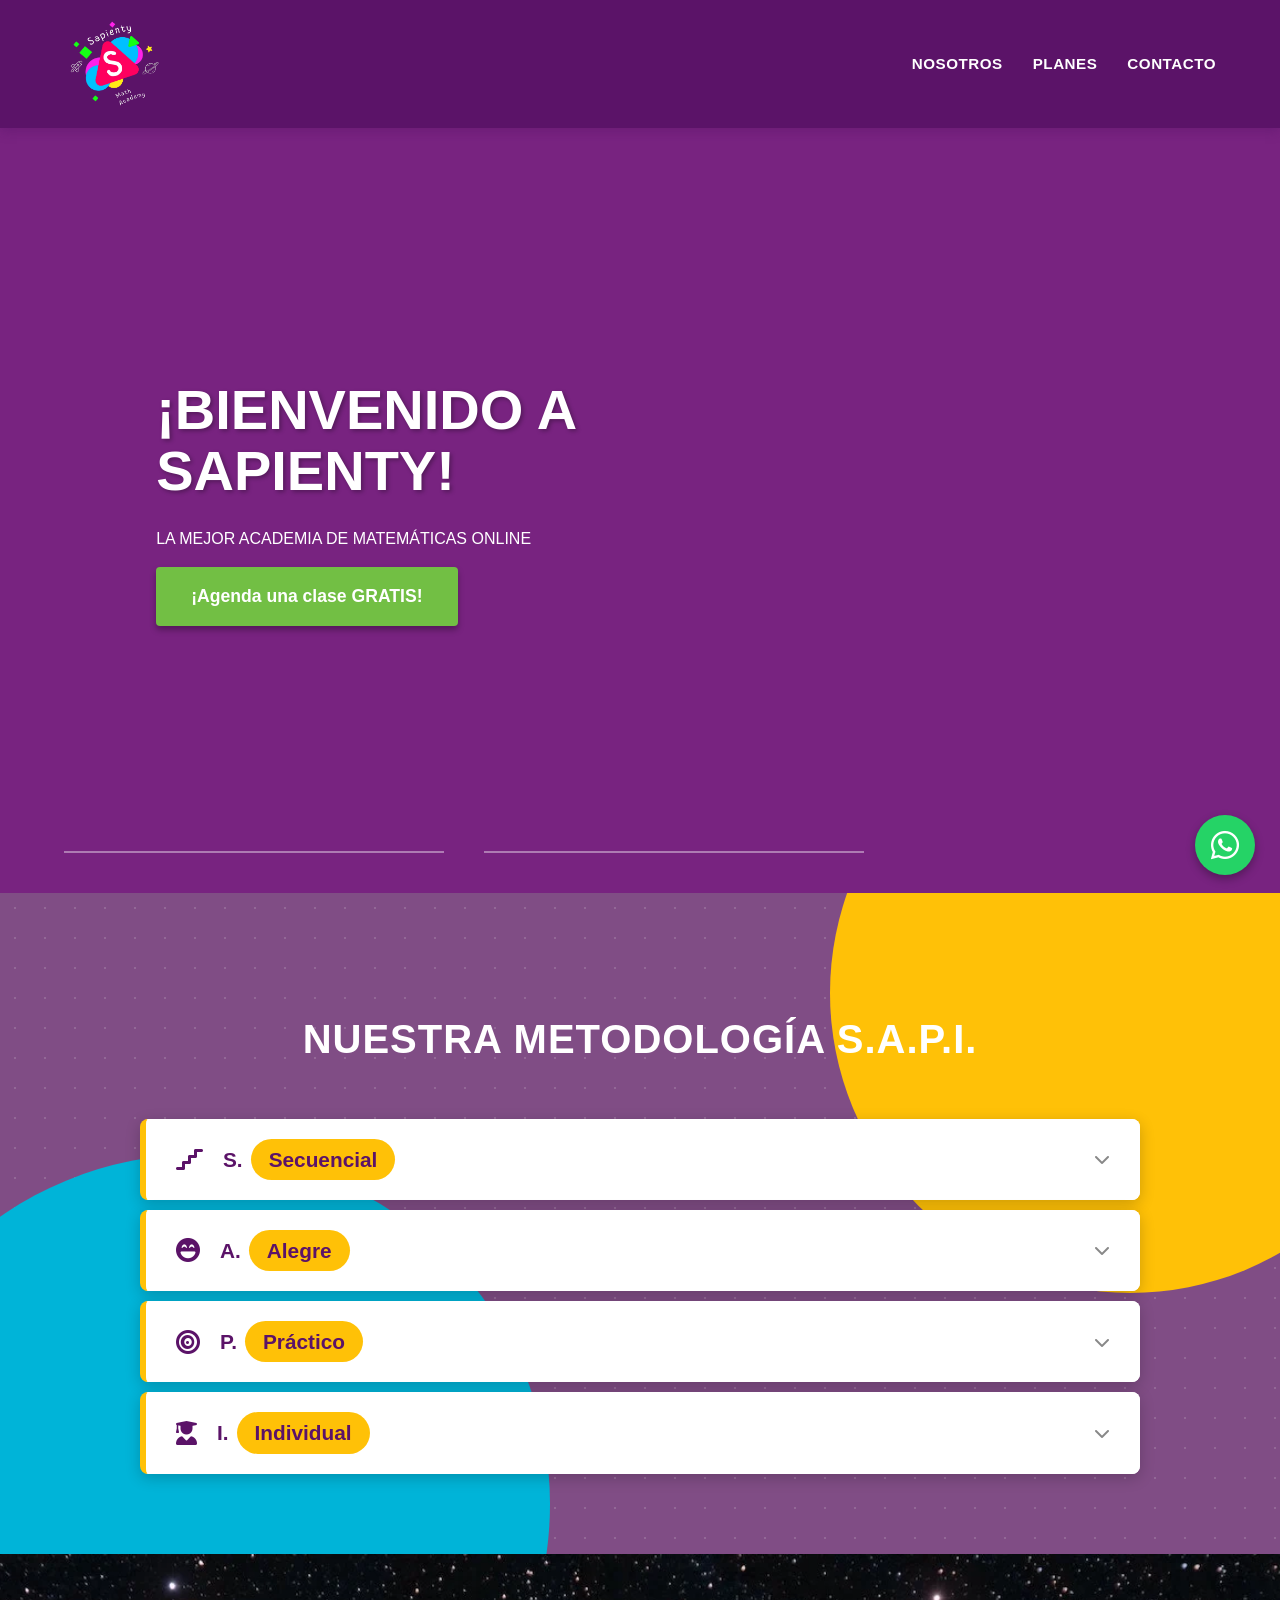
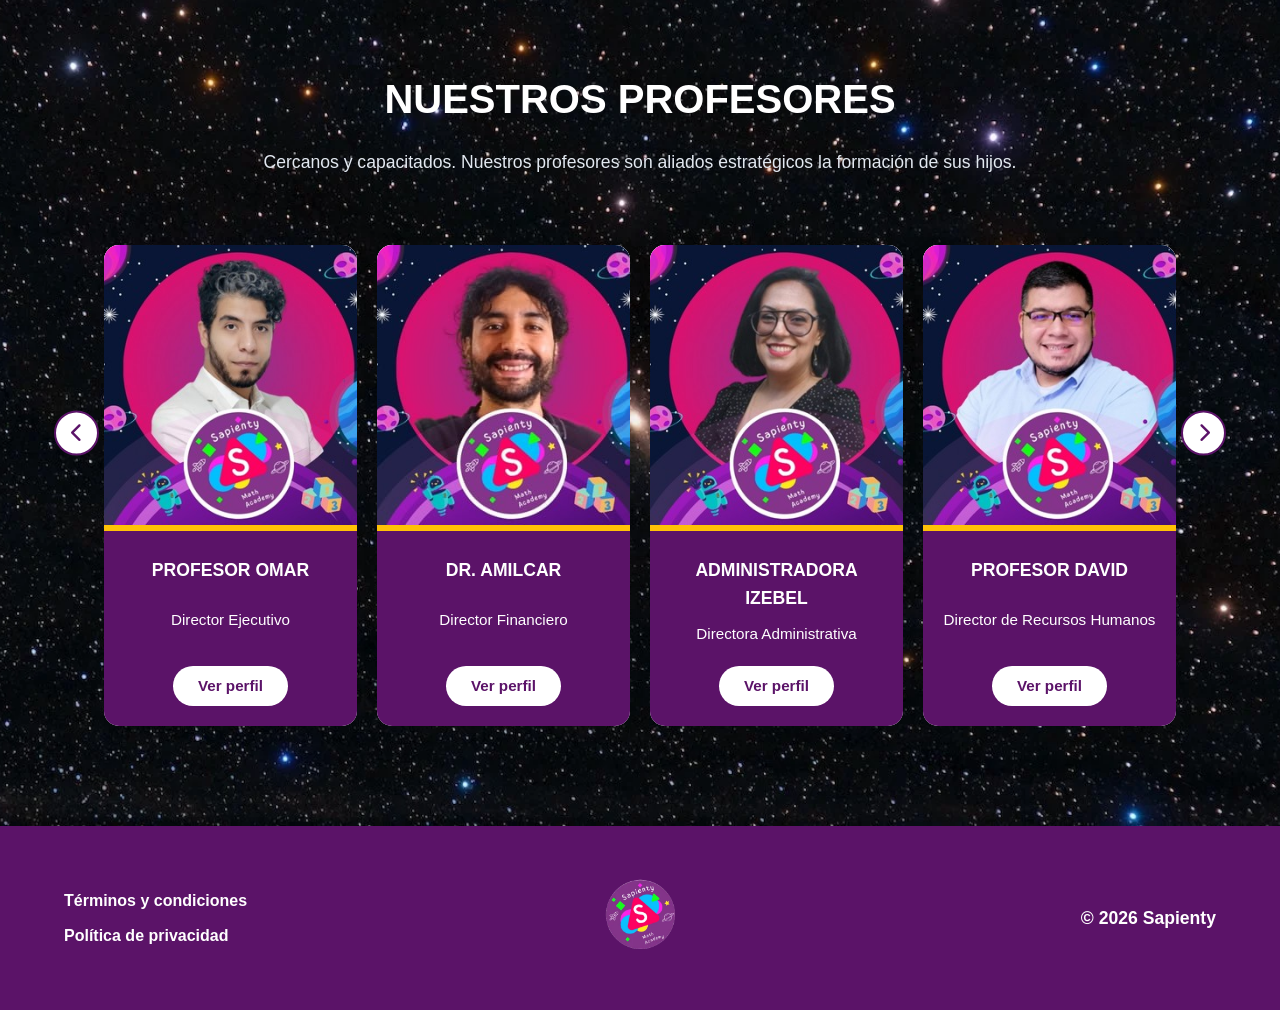
==== commit cf95a428: "Add files via upload" ====
--- a/index.html
+++ b/index.html
@@ -132,7 +132,98 @@
             </div>
         </div>
     </section>
-  
+    <section id="profesores" class="section profesores-section">
+        <h2>Nuestros Profesores</h2>
+        <p class="profesores-sub">Cercanos y capacitados. Nuestros profesores son aliados estratégicos la formación de sus hijos.</p>
+        
+        <div class="carousel-wrapper">
+            <button class="carousel-btn prev-btn" aria-label="Anterior"><i class="fas fa-chevron-left"></i></button>
+            <button class="carousel-btn next-btn" aria-label="Siguiente"><i class="fas fa-chevron-right"></i></button>
+            
+            <div class="carousel-track-container">
+                <div class="carousel-track">
+                    
+                    <div class="teacher-card">
+                        <div class="teacher-img-wrapper">
+                            <img src="SAPI-0001.Foto.060758.jpg" alt="Profesor. Omar">
+                        </div>
+                        <div class="teacher-info">
+                            <h3 class="teacher-name">Profesor Omar</h3>
+                            <p class="teacher-role">Director Ejecutivo</p>
+                            <a href="contacto.html" class="btn-perfil">Ver perfil</a>
+                        </div>
+                    </div>
+
+                    <div class="teacher-card">
+                        <div class="teacher-img-wrapper">
+                            <img src="SAPI-0002.Foto.004744.jpg" alt="Dr. Amilcar">
+                        </div>
+                        <div class="teacher-info">
+                            <h3 class="teacher-name">Dr. Amilcar</h3>
+                            <p class="teacher-role">Director Financiero</p>
+                            <a href="contacto.html" class="btn-perfil">Ver perfil</a>
+                        </div>
+                    </div>
+
+                    <div class="teacher-card">
+                        <div class="teacher-img-wrapper">
+                            <img src="SAPI-0003.Foto.055724.jpg" alt="Administradora. Izebel">
+                        </div>
+                        <div class="teacher-info">
+                            <h3 class="teacher-name">Administradora Izebel</h3>
+                            <p class="teacher-role">Directora Administrativa</p>
+                            <a href="contacto.html" class="btn-perfil">Ver perfil</a>
+                        </div>
+                    </div>
+
+                    <div class="teacher-card">
+                        <div class="teacher-img-wrapper">
+                            <img src="SAPI-0004.Foto.060350.jpg" alt="Profesor David">
+                        </div>
+                        <div class="teacher-info">
+                            <h3 class="teacher-name">Profesor David</h3>
+                            <p class="teacher-role">Director de Recursos Humanos</p>
+                            <a href="contacto.html" class="btn-perfil">Ver perfil</a>
+                        </div>
+                    </div>
+                    
+                    <div class="teacher-card">
+                        <div class="teacher-img-wrapper">
+                            <img src="SAPI-0005.Foto.060411.jpg" alt="Profesor Alberto">
+                        </div>
+                        <div class="teacher-info">
+                            <h3 class="teacher-name">Profesor Alberto</h3>
+                            <p class="teacher-role">Gerente de Calidad Educativa</p>
+                            <a href="contacto.html" class="btn-perfil">Ver perfil</a>
+                        </div>
+                    </div>
+
+                    <div class="teacher-card">
+                        <div class="teacher-img-wrapper">
+                            <img src="SAPI-0006.CV.060525.jpg" alt="Profesor Germán">
+                        </div>
+                        <div class="teacher-info">
+                            <h3 class="teacher-name">Profesor Germán</h3>
+                            <p class="teacher-role">Director Comercial</p>
+                            <a href="contacto.html" class="btn-perfil">Ver perfil</a>
+                        </div>
+                    </div>
+
+                    <div class="teacher-card">
+                        <div class="teacher-img-wrapper">
+                            <img src="SAPI-0007.Foto.060428.jpg" alt="Profesor Roberto">
+                        </div>
+                        <div class="teacher-info">
+                            <h3 class="teacher-name">Profesor Roberto</h3>
+                            <p class="teacher-role">Director Técnologico</p>
+                            <a href="contacto.html" class="btn-perfil">Ver perfil</a>
+                        </div>
+                    </div>
+
+                </div>
+            </div>
+        </div>
+    </section>
     <footer class="footer-moderno">
         <div class="footer-links">
             <a href="terminos.html">Términos y condiciones</a>
@@ -262,6 +353,53 @@
                 }
             });
         });
+        // Script del Carrusel de Profesores
+        document.addEventListener('DOMContentLoaded', function() {
+            const track = document.querySelector('.carousel-track');
+            const nextBtn = document.querySelector('.next-btn');
+            const prevBtn = document.querySelector('.prev-btn');
+            const cards = document.querySelectorAll('.teacher-card');
+            
+            if (!track || !nextBtn || !prevBtn || cards.length === 0) return;
+
+            let currentIndex = 0;
+
+            function getCardsPerView() {
+                if (window.innerWidth <= 480) return 1;
+                if (window.innerWidth <= 768) return 2;
+                if (window.innerWidth <= 1024) return 3;
+                return 4; // Por defecto 4 en escritorio
+            }
+
+            function updateCarousel() {
+                const cardsPerView = getCardsPerView();
+                const maxIndex = cards.length - cardsPerView;
+                
+                if (currentIndex > maxIndex) currentIndex = maxIndex;
+                if (currentIndex < 0) currentIndex = 0;
+
+                // Ancho de la tarjeta + gap (20px de espacio entre ellas)
+                const cardWidth = cards[0].getBoundingClientRect().width + 20;
+                track.style.transform = `translateX(-${currentIndex * cardWidth}px)`;
+            }
+
+            nextBtn.addEventListener('click', () => {
+                if (currentIndex < cards.length - getCardsPerView()) {
+                    currentIndex++;
+                    updateCarousel();
+                }
+            });
+
+            prevBtn.addEventListener('click', () => {
+                if (currentIndex > 0) {
+                    currentIndex--;
+                    updateCarousel();
+                }
+            });
+
+            // Reajusta el carrusel si el usuario voltea el celular o cambia el tamaño de la ventana
+            window.addEventListener('resize', updateCarousel);
+        });
     </script>
 </body>
-</html>+</html>
--- a/style.css
+++ b/style.css
@@ -729,4 +729,181 @@
     .legal-container h2 {
         font-size: 1.4rem;
     }
+}
+/* =========================================
+   13. SECCIÓN PROFESORES (CARRUSEL ESPACIAL)
+   ========================================= */
+.profesores-section {
+    /* --- INICIO DEL CAMBIO: FONDO ESPACIAL CON IMAGEN --- */
+    background-image: url('Space1_small.webp'); /* Ruta a tu imagen */
+    background-size: cover;                       /* Escala la imagen para cubrir toda la sección */
+    background-position: center center;            /* Centra la imagen */
+    background-repeat: no-repeat;                  /* No repite la imagen */
+    background-color: #0B0E14;                     /* Color de respaldo oscuro por si acaso */
+    /* --- FIN DEL CAMBIO --- */
+    
+    padding: 5rem 5%;
+    text-align: center;
+    overflow: hidden; 
+    position: relative; /* Para asegurar que el contenido se superponga correctamente */
+}
+
+.profesores-section h2 {
+    font-size: 2.5rem;
+    color: white; /* Cambiado a blanco para contrastar con la imagen oscura */
+    text-transform: uppercase;
+    font-weight: 800;
+    margin-bottom: 0.5rem;
+    position: relative; /* Asegura que esté por encima del fondo */
+    z-index: 1;
+}
+
+.profesores-sub {
+    color: #E2E8F0; /* Gris muy clarito para legibilidad sobre el fondo espacial */
+    font-size: 1.1rem;
+    margin-bottom: 3rem;
+    position: relative; /* Asegura que esté por encima del fondo */
+    z-index: 1;
+}
+
+/* El resto del código de .carousel-wrapper, .teacher-card, etc., se mantiene IGUAL */
+
+.carousel-wrapper {
+    position: relative;
+    max-width: 1200px;
+    margin: 0 auto;
+    padding: 0 40px;
+}
+
+.carousel-track-container {
+    overflow: hidden;
+    width: 100%;
+    padding: 20px 0;
+}
+
+.carousel-track {
+    display: flex;
+    gap: 20px;
+    transition: transform 0.4s ease-in-out;
+}
+
+/* Tarjeta del Profesor */
+.teacher-card {
+    background-color: white;
+    border-radius: 15px;
+    min-width: calc(25% - 15px); /* 4 tarjetas en escritorio */
+    box-shadow: 0 5px 15px rgba(0,0,0,0.1);
+    overflow: hidden;
+    display: flex;
+    flex-direction: column;
+    transition: transform 0.3s ease, box-shadow 0.3s ease;
+}
+
+.teacher-card:hover {
+    transform: translateY(-8px);
+    box-shadow: 0 15px 30px rgba(0,0,0,0.2);
+}
+
+.teacher-img-wrapper {
+    width: 100%;
+    height: 280px;
+    overflow: hidden;
+    background-color: #f0f0f0;
+}
+
+.teacher-img-wrapper img {
+    width: 100%;
+    height: 100%;
+    object-fit: cover;
+    object-position: top;
+}
+
+/* Caja inferior morada con la información */
+.teacher-info {
+    background-color: var(--bg-header); /* Morado Sapienty */
+    color: white;
+    padding: 25px 15px 20px 15px;
+    flex-grow: 1;
+    display: flex;
+    flex-direction: column;
+    align-items: center;
+    justify-content: space-between;
+    border-top: 6px solid var(--accent-yellow); /* Línea amarilla divisoria */
+}
+
+.teacher-name {
+    font-size: 1.1rem;
+    font-weight: 800;
+    margin: 0 0 10px 0;
+    text-transform: uppercase;
+    text-align: center;
+}
+
+.teacher-role {
+    font-size: 0.95rem;
+    margin: 0 0 20px 0;
+    text-align: center;
+    font-weight: 400;
+}
+
+.btn-perfil {
+    background-color: white;
+    color: var(--text-dark);
+    text-decoration: none;
+    padding: 8px 25px;
+    border-radius: 30px;
+    font-weight: 700;
+    font-size: 0.95rem;
+    transition: all 0.3s ease;
+    display: inline-block;
+}
+
+.btn-perfil:hover {
+    background-color: var(--accent-yellow);
+    transform: scale(1.05);
+}
+
+/* Botones de control del Carrusel */
+.carousel-btn {
+    position: absolute;
+    top: 40%;
+    transform: translateY(-50%);
+    background-color: white;
+    color: var(--bg-header);
+    border: 2px solid var(--bg-header);
+    width: 45px;
+    height: 45px;
+    border-radius: 50%;
+    cursor: pointer;
+    font-size: 1.2rem;
+    display: flex;
+    align-items: center;
+    justify-content: center;
+    z-index: 10;
+    transition: all 0.3s ease;
+}
+
+.carousel-btn:hover {
+    background-color: var(--bg-header);
+    color: white;
+}
+
+.prev-btn { left: -10px; }
+.next-btn { right: -10px; }
+
+/* Responsive (Se adapta a Tablet y Celular) */
+@media (max-width: 1024px) {
+    .teacher-card { min-width: calc(33.333% - 14px); } /* 3 tarjetas */
+}
+
+@media (max-width: 768px) {
+    .teacher-card { min-width: calc(50% - 10px); } /* 2 tarjetas */
+    .carousel-wrapper { padding: 0 30px; }
+    .carousel-btn { width: 35px; height: 35px; font-size: 1rem; }
+    .prev-btn { left: 0; }
+    .next-btn { right: 0; }
+}
+
+@media (max-width: 480px) {
+    .teacher-card { min-width: 100%; } /* 1 tarjeta */
 }
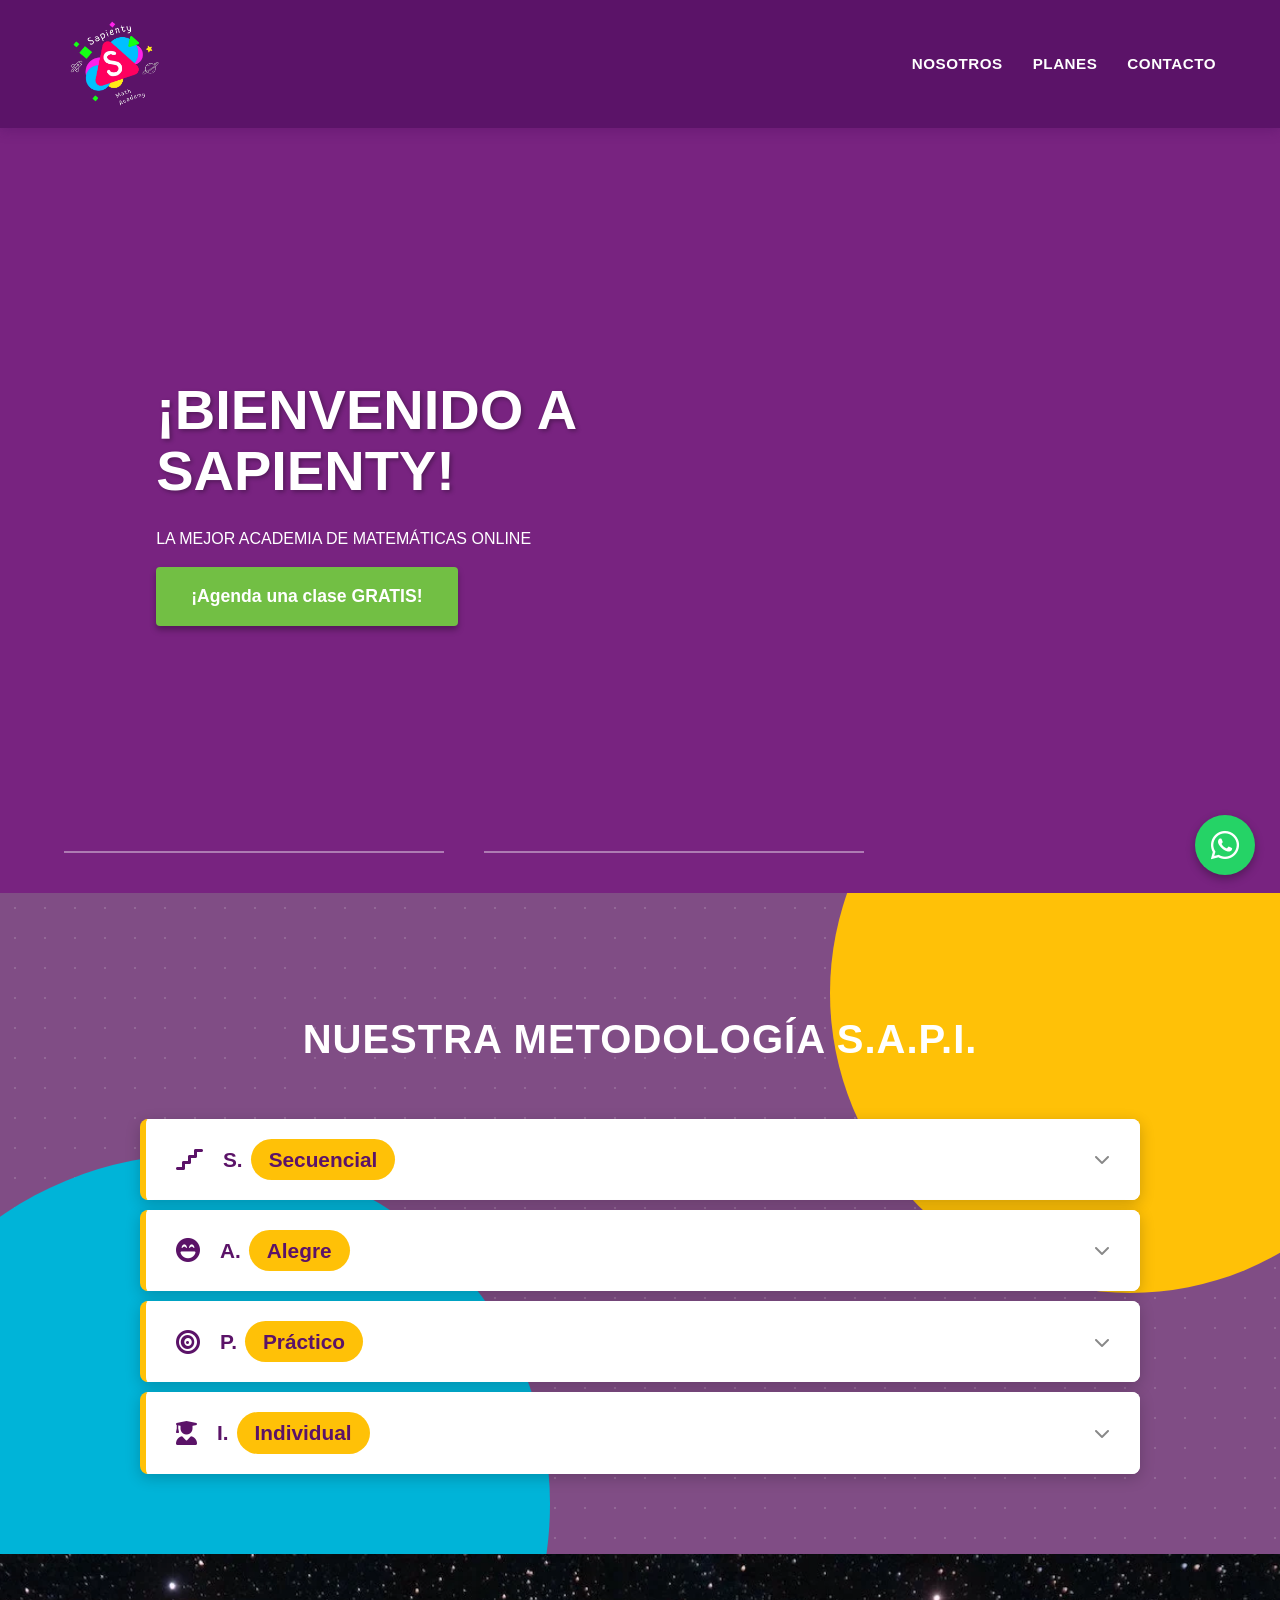
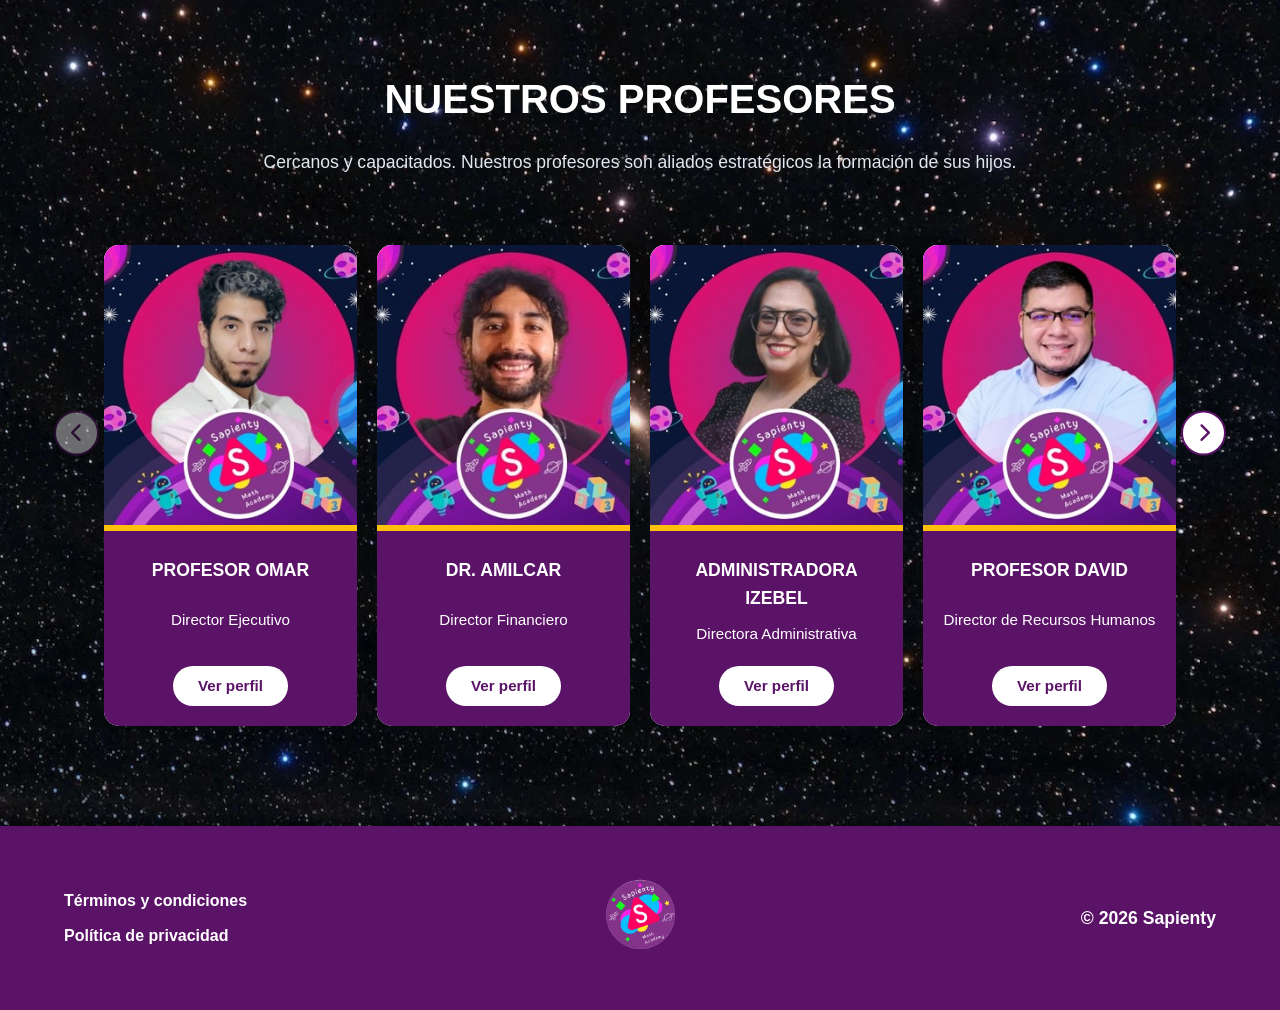
==== commit 4a9ce603: "Corrige botones que no respondían en celulares y mejora la versión móvil - El widget de WhatsApp ocu" ====
--- a/index.html
+++ b/index.html
@@ -1,405 +1,377 @@
-<!DOCTYPE html>
-<html lang="es">
-<head>
-    <meta charset="UTF-8">
-    <meta name="viewport" content="width=device-width, initial-scale=1.0">
-    <title>Sapienty | Clases de Matemáticas Online</title>
-    <link rel="icon" type="image/webp" href="Logo1.webp">
-    <link rel="stylesheet" href="https://cdnjs.cloudflare.com/ajax/libs/font-awesome/6.4.0/css/all.min.css">
-    <link rel="stylesheet" href="style.css">
-</head>
-<body>
-    <header class="header-dark">
-        <a href="index.html" class="logo">
-            <img src="cropped-Logo.webp" alt="Logo Sapienty">
-        </a>
-        
-        <nav class="nav-links">
-            <a href="nosotros.html">NOSOTROS</a>
-            <a href="planes.html">PLANES</a>
-            <a href="contacto.html">CONTACTO</a>
-        </nav>
-        
-        <div class="menu-icon">
-            <i class="fas fa-bars"></i>
-        </div>
-    </header>
-
-    <section class="hero-fotografico">
-        <div class="hero-contenido">
-            <h1>¡Bienvenido a <span>Sapienty!</span></h1>
-            <p>LA MEJOR ACADEMIA DE MATEMÁTICAS ONLINE</p>
-            <a href="#agenda" class="btn-primario">¡Agenda una clase GRATIS!</a>
-        </div>
-
-        <video class="video-lateral" autoplay loop muted playsinline>
-            <source src="Animación_de_Imagen_Generada.mp4" type="video/mp4">
-        </video>
-
-        <div class="trust-badge-container">
-            <hr>
-            <div class="trust-content"></div>
-            <hr>
-        </div>
-    </section>
-
-    <section id="metodologia" class="section">
-        <h2>Nuestra Metodología S.A.P.I.</h2>
-        
-        <div class="acordeon-container">
-            <div class="acordeon-item">
-                <div class="acordeon-header">
-                    <div class="header-izq">
-                        <i class="fas fa-stairs"></i>
-                        <h3>S. <span>Secuencial</span></h3>
-                    </div>
-                    <i class="fas fa-chevron-down icono-flecha"></i>
-                </div>
-                <div class="acordeon-content">
-                    <div class="content-interno">
-                        <div class="texto-contenido">
-                            <h4>S. Secuencial</h4>
-                            <p>Estudiar matemáticas es como construir un edificio: no se puede avanzar al siguiente piso sin antes haber dejado el inferior perfectamente cimentado. En Sapienty los estudiantes retoman desde donde se quedaron. ¡Como debe ser!</p>
-                        </div>
-                        <div class="imagen-ejemplo">
-                            <img src="secuencial.webp" alt="Ejemplo de Metodología" class="img-acordeon">
-                        </div>
-                    </div>
-                </div>
-            </div>
-
-            <div class="acordeon-item">
-                <div class="acordeon-header">
-                    <div class="header-izq">
-                        <i class="fas fa-face-laugh-beam"></i>
-                        <h3>A. <span>Alegre</span></h3>
-                    </div>
-                    <i class="fas fa-chevron-down icono-flecha"></i>
-                </div>
-                <div class="acordeon-content">
-                    <div class="content-interno">
-                        <div class="texto-contenido">
-                            <h4>A. Alegre</h4>
-                            <p>Creemos que aprender matemáticas debería ser como un juego. En Sapienty las clases son divertidas, llenas de color, con profes pacientes y buena onda. Con duración de 30 minutos al día, los estudiantes se conectan con gusto.</p>
-                        </div>
-                        <div class="imagen-ejemplo">
-                            <img src="alegre.webp" alt="Ejemplo de Metodología" class="img-acordeon">
-                        </div>
-                    </div>
-                </div>
-            </div>
-
-            <div class="acordeon-item">
-                <div class="acordeon-header">
-                    <div class="header-izq">
-                        <i class="fas fa-bullseye"></i>
-                        <h3>P. <span>Práctico</span></h3>
-                    </div>
-                    <i class="fas fa-chevron-down icono-flecha"></i>
-                </div>
-                <div class="acordeon-content">
-                    <div class="content-interno">
-                        <div class="texto-contenido">
-                            <h4>P. Práctico</h4>
-                            <p>¿Alguien alguna vez ha aprendido a meter un gol solo escuchando? La mejor forma de aprender es intentándolo, aprendiendo de nuestros errores y teniendo a un profe experto acompañándote. La práctica favorece la retención.</p>
-                        </div>
-                        <div class="imagen-ejemplo">
-                            <img src="practico.webp" alt="Ejemplo de Metodología" class="img-acordeon">
-                        </div>
-                    </div>
-                </div>
-            </div>
-
-            <div class="acordeon-item">
-                <div class="acordeon-header">
-                    <div class="header-izq">
-                        <i class="fas fa-user-graduate"></i>
-                        <h3>I. <span>Individual</span></h3>
-                    </div>
-                    <i class="fas fa-chevron-down icono-flecha"></i>
-                </div>
-                <div class="acordeon-content">
-                    <div class="content-interno">
-                        <div class="texto-contenido">
-                            <h4>I. Individual</h4>
-                            <p>Todos aprendemos a un ritmo y de una forma diferente. Es por eso que en todas nuestras clases hay un sólo estudiante y un profesor. Además de una inteligencia artificial que personaliza el aprendizaje.</p>
-                        </div>
-                        <div class="imagen-ejemplo">
-                            <img src="individual.webp" alt="Ejemplo de Metodología" class="img-acordeon">
-                        </div>
-                    </div>
-                </div>
-            </div>
-        </div>
-    </section>
-    <section id="profesores" class="section profesores-section">
-        <h2>Nuestros Profesores</h2>
-        <p class="profesores-sub">Cercanos y capacitados. Nuestros profesores son aliados estratégicos la formación de sus hijos.</p>
-        
-        <div class="carousel-wrapper">
-            <button class="carousel-btn prev-btn" aria-label="Anterior"><i class="fas fa-chevron-left"></i></button>
-            <button class="carousel-btn next-btn" aria-label="Siguiente"><i class="fas fa-chevron-right"></i></button>
-            
-            <div class="carousel-track-container">
-                <div class="carousel-track">
-                    
-                    <div class="teacher-card">
-                        <div class="teacher-img-wrapper">
-                            <img src="SAPI-0001.Foto.060758.jpg" alt="Profesor. Omar">
-                        </div>
-                        <div class="teacher-info">
-                            <h3 class="teacher-name">Profesor Omar</h3>
-                            <p class="teacher-role">Director Ejecutivo</p>
-                            <a href="contacto.html" class="btn-perfil">Ver perfil</a>
-                        </div>
-                    </div>
-
-                    <div class="teacher-card">
-                        <div class="teacher-img-wrapper">
-                            <img src="SAPI-0002.Foto.004744.jpg" alt="Dr. Amilcar">
-                        </div>
-                        <div class="teacher-info">
-                            <h3 class="teacher-name">Dr. Amilcar</h3>
-                            <p class="teacher-role">Director Financiero</p>
-                            <a href="contacto.html" class="btn-perfil">Ver perfil</a>
-                        </div>
-                    </div>
-
-                    <div class="teacher-card">
-                        <div class="teacher-img-wrapper">
-                            <img src="SAPI-0003.Foto.055724.jpg" alt="Administradora. Izebel">
-                        </div>
-                        <div class="teacher-info">
-                            <h3 class="teacher-name">Administradora Izebel</h3>
-                            <p class="teacher-role">Directora Administrativa</p>
-                            <a href="contacto.html" class="btn-perfil">Ver perfil</a>
-                        </div>
-                    </div>
-
-                    <div class="teacher-card">
-                        <div class="teacher-img-wrapper">
-                            <img src="SAPI-0004.Foto.060350.jpg" alt="Profesor David">
-                        </div>
-                        <div class="teacher-info">
-                            <h3 class="teacher-name">Profesor David</h3>
-                            <p class="teacher-role">Director de Recursos Humanos</p>
-                            <a href="contacto.html" class="btn-perfil">Ver perfil</a>
-                        </div>
-                    </div>
-                    
-                    <div class="teacher-card">
-                        <div class="teacher-img-wrapper">
-                            <img src="SAPI-0005.Foto.060411.jpg" alt="Profesor Alberto">
-                        </div>
-                        <div class="teacher-info">
-                            <h3 class="teacher-name">Profesor Alberto</h3>
-                            <p class="teacher-role">Gerente de Calidad Educativa</p>
-                            <a href="contacto.html" class="btn-perfil">Ver perfil</a>
-                        </div>
-                    </div>
-
-                    <div class="teacher-card">
-                        <div class="teacher-img-wrapper">
-                            <img src="SAPI-0006.CV.060525.jpg" alt="Profesor Germán">
-                        </div>
-                        <div class="teacher-info">
-                            <h3 class="teacher-name">Profesor Germán</h3>
-                            <p class="teacher-role">Director Comercial</p>
-                            <a href="contacto.html" class="btn-perfil">Ver perfil</a>
-                        </div>
-                    </div>
-
-                    <div class="teacher-card">
-                        <div class="teacher-img-wrapper">
-                            <img src="SAPI-0007.Foto.060428.jpg" alt="Profesor Roberto">
-                        </div>
-                        <div class="teacher-info">
-                            <h3 class="teacher-name">Profesor Roberto</h3>
-                            <p class="teacher-role">Director Técnologico</p>
-                            <a href="contacto.html" class="btn-perfil">Ver perfil</a>
-                        </div>
-                    </div>
-
-                </div>
-            </div>
-        </div>
-    </section>
-    <footer class="footer-moderno">
-        <div class="footer-links">
-            <a href="terminos.html">Términos y condiciones</a>
-            <a href="privacidad.html">Política de privacidad</a>
-        </div>
-        <div class="footer-logo">
-            <a href="index.html" title="Regresar al inicio">
-                <img src="Logo1.webp" alt="Logo Sapienty">
-            </a>
-        </div>
-        <div class="footer-copyright">
-            <p>&copy; 2026 Sapienty</p>
-        </div>
-    </footer>
-
-    <div class="wa-widget-container">
-        <div class="wa-chat-box oculto" id="wa-chat-box">
-            <div class="wa-header">
-                <div class="wa-header-izq">
-                    <i class="fab fa-whatsapp"></i>
-                    <div>
-                        <strong>Sapienty</strong>
-                        <p>En línea</p>
-                    </div>
-                </div>
-                <i class="fas fa-chevron-down" id="wa-close"></i>
-            </div>
-            
-            <div class="wa-chat-body">
-                <div class="wa-message-bubble">
-                    ¿En qué te puedo ayudar? :)
-                    <span class="wa-time">Ahora</span>
-                </div>
-            </div>
-            
-            <div class="wa-chat-footer">
-                <input type="text" id="wa-message-input" placeholder="Escribe tu mensaje..." autocomplete="off">
-                <button id="wa-send-btn"><i class="fas fa-paper-plane"></i></button>
-            </div>
-        </div>
-
-        <div class="wa-floating-btn" id="wa-floating-btn">
-            <i class="fab fa-whatsapp"></i>
-        </div>
-    </div>
-
-    <script>
-        // Script del Acordeón
-        document.addEventListener("DOMContentLoaded", function() {
-            const headers = document.querySelectorAll('.acordeon-header');
-
-            headers.forEach(header => {
-                header.addEventListener('click', function() {
-                    const item = this.parentElement;
-                    const content = this.nextElementSibling;
-                    
-                    if (item.classList.contains('activo')) {
-                        item.classList.remove('activo');
-                        content.style.maxHeight = null;
-                    } else {
-                        document.querySelectorAll('.acordeon-item.activo').forEach(activo => {
-                            activo.classList.remove('activo');
-                            activo.querySelector('.acordeon-content').style.maxHeight = null;
-                        });
-
-                        item.classList.add('activo');
-                        content.style.maxHeight = content.scrollHeight + "px";
-                    }
-                });
-            });
-        });
-
-        // Script del Menú Móvil
-        document.addEventListener('DOMContentLoaded', function() {
-            const menuIcon = document.querySelector('.menu-icon');
-            const navLinks = document.querySelector('.nav-links');
-
-            menuIcon.addEventListener('click', function() {
-                navLinks.classList.toggle('activo');
-            });
-
-            const links = document.querySelectorAll('.nav-links a');
-            links.forEach(link => {
-                link.addEventListener('click', () => {
-                    navLinks.classList.remove('activo');
-                });
-            });
-        });
-
-        // Script de WhatsApp
-        document.addEventListener('DOMContentLoaded', function() {
-            const waBtn = document.getElementById('wa-floating-btn');
-            const waChatBox = document.getElementById('wa-chat-box');
-            const waClose = document.getElementById('wa-close');
-            const waSendBtn = document.getElementById('wa-send-btn');
-            const waInput = document.getElementById('wa-message-input');
-            
-            const numeroWhatsApp = "5215561301497"; 
-
-            waBtn.addEventListener('click', () => {
-                waChatBox.classList.remove('oculto');
-                waInput.focus();
-            });
-
-            waClose.addEventListener('click', () => {
-                waChatBox.classList.add('oculto');
-            });
-
-            function enviarMensaje() {
-                const mensaje = waInput.value.trim();
-                let url = `https://wa.me/${numeroWhatsApp}`;
-                
-                if (mensaje !== "") {
-                    url += `?text=${encodeURIComponent(mensaje)}`;
-                }
-                
-                window.open(url, '_blank');
-                waChatBox.classList.add('oculto');
-                waInput.value = "";
-            }
-
-            waSendBtn.addEventListener('click', enviarMensaje);
-
-            waInput.addEventListener('keypress', function(e) {
-                if (e.key === 'Enter') {
-                    enviarMensaje();
-                }
-            });
-        });
-        // Script del Carrusel de Profesores
-        document.addEventListener('DOMContentLoaded', function() {
-            const track = document.querySelector('.carousel-track');
-            const nextBtn = document.querySelector('.next-btn');
-            const prevBtn = document.querySelector('.prev-btn');
-            const cards = document.querySelectorAll('.teacher-card');
-            
-            if (!track || !nextBtn || !prevBtn || cards.length === 0) return;
-
-            let currentIndex = 0;
-
-            function getCardsPerView() {
-                if (window.innerWidth <= 480) return 1;
-                if (window.innerWidth <= 768) return 2;
-                if (window.innerWidth <= 1024) return 3;
-                return 4; // Por defecto 4 en escritorio
-            }
-
-            function updateCarousel() {
-                const cardsPerView = getCardsPerView();
-                const maxIndex = cards.length - cardsPerView;
-                
-                if (currentIndex > maxIndex) currentIndex = maxIndex;
-                if (currentIndex < 0) currentIndex = 0;
-
-                // Ancho de la tarjeta + gap (20px de espacio entre ellas)
-                const cardWidth = cards[0].getBoundingClientRect().width + 20;
-                track.style.transform = `translateX(-${currentIndex * cardWidth}px)`;
-            }
-
-            nextBtn.addEventListener('click', () => {
-                if (currentIndex < cards.length - getCardsPerView()) {
-                    currentIndex++;
-                    updateCarousel();
-                }
-            });
-
-            prevBtn.addEventListener('click', () => {
-                if (currentIndex > 0) {
-                    currentIndex--;
-                    updateCarousel();
-                }
-            });
-
-            // Reajusta el carrusel si el usuario voltea el celular o cambia el tamaño de la ventana
-            window.addEventListener('resize', updateCarousel);
-        });
-    </script>
-</body>
-</html>
+<!DOCTYPE html>
+<html lang="es">
+<head>
+    <meta charset="UTF-8">
+    <meta name="viewport" content="width=device-width, initial-scale=1.0">
+    <meta name="description" content="Sapienty: academia de matemáticas online con metodología S.A.P.I. Clases individuales, divertidas y a tu ritmo. ¡Agenda tu clase gratis!">
+    <title>Sapienty | Clases de Matemáticas Online</title>
+    <link rel="icon" type="image/webp" href="Logo1.webp">
+    <link rel="preconnect" href="https://cdnjs.cloudflare.com" crossorigin>
+    <link rel="stylesheet" href="https://cdnjs.cloudflare.com/ajax/libs/font-awesome/6.4.0/css/all.min.css">
+    <link rel="stylesheet" href="style.css">
+</head>
+<body>
+    <header class="header-dark">
+        <a href="index.html" class="logo">
+            <img src="cropped-Logo.webp" alt="Logo Sapienty" fetchpriority="high">
+        </a>
+        
+        <nav class="nav-links">
+            <a href="nosotros.html">NOSOTROS</a>
+            <a href="planes.html">PLANES</a>
+            <a href="contacto.html">CONTACTO</a>
+        </nav>
+        
+        <button type="button" class="menu-icon" aria-label="Abrir menú" aria-expanded="false">
+            <i class="fas fa-bars"></i>
+        </button>
+    </header>
+
+    <section class="hero-fotografico">
+        <div class="hero-contenido">
+            <h1>¡Bienvenido a <span>Sapienty!</span></h1>
+            <p>LA MEJOR ACADEMIA DE MATEMÁTICAS ONLINE</p>
+            <a href="https://wa.me/5215561301497?text=%C2%A1Hola!%20Quiero%20agendar%20mi%20clase%20GRATIS%20en%20Sapienty." class="btn-primario" target="_blank" rel="noopener">¡Agenda una clase GRATIS!</a>
+        </div>
+
+        <video class="video-lateral" autoplay loop muted playsinline>
+            <source src="Animación_de_Imagen_Generada.mp4" type="video/mp4">
+        </video>
+
+        <div class="trust-badge-container">
+            <hr>
+            <div class="trust-content"></div>
+            <hr>
+        </div>
+    </section>
+
+    <section id="metodologia" class="section">
+        <h2>Nuestra Metodología S.A.P.I.</h2>
+        
+        <div class="acordeon-container">
+            <div class="acordeon-item">
+                <div class="acordeon-header" role="button" tabindex="0" aria-expanded="false">
+                    <div class="header-izq">
+                        <i class="fas fa-stairs"></i>
+                        <h3>S. <span>Secuencial</span></h3>
+                    </div>
+                    <i class="fas fa-chevron-down icono-flecha"></i>
+                </div>
+                <div class="acordeon-content">
+                    <div class="content-interno">
+                        <div class="texto-contenido">
+                            <h4>S. Secuencial</h4>
+                            <p>Estudiar matemáticas es como construir un edificio: no se puede avanzar al siguiente piso sin antes haber dejado el inferior perfectamente cimentado. En Sapienty los estudiantes retoman desde donde se quedaron. ¡Como debe ser!</p>
+                        </div>
+                        <div class="imagen-ejemplo">
+                            <img src="secuencial.webp" alt="Ejemplo de Metodología" class="img-acordeon" loading="lazy" decoding="async">
+                        </div>
+                    </div>
+                </div>
+            </div>
+
+            <div class="acordeon-item">
+                <div class="acordeon-header" role="button" tabindex="0" aria-expanded="false">
+                    <div class="header-izq">
+                        <i class="fas fa-face-laugh-beam"></i>
+                        <h3>A. <span>Alegre</span></h3>
+                    </div>
+                    <i class="fas fa-chevron-down icono-flecha"></i>
+                </div>
+                <div class="acordeon-content">
+                    <div class="content-interno">
+                        <div class="texto-contenido">
+                            <h4>A. Alegre</h4>
+                            <p>Creemos que aprender matemáticas debería ser como un juego. En Sapienty las clases son divertidas, llenas de color, con profes pacientes y buena onda. Con duración de 30 minutos al día, los estudiantes se conectan con gusto.</p>
+                        </div>
+                        <div class="imagen-ejemplo">
+                            <img src="alegre.webp" alt="Ejemplo de Metodología" class="img-acordeon" loading="lazy" decoding="async">
+                        </div>
+                    </div>
+                </div>
+            </div>
+
+            <div class="acordeon-item">
+                <div class="acordeon-header" role="button" tabindex="0" aria-expanded="false">
+                    <div class="header-izq">
+                        <i class="fas fa-bullseye"></i>
+                        <h3>P. <span>Práctico</span></h3>
+                    </div>
+                    <i class="fas fa-chevron-down icono-flecha"></i>
+                </div>
+                <div class="acordeon-content">
+                    <div class="content-interno">
+                        <div class="texto-contenido">
+                            <h4>P. Práctico</h4>
+                            <p>¿Alguien alguna vez ha aprendido a meter un gol solo escuchando? La mejor forma de aprender es intentándolo, aprendiendo de nuestros errores y teniendo a un profe experto acompañándote. La práctica favorece la retención.</p>
+                        </div>
+                        <div class="imagen-ejemplo">
+                            <img src="practico.webp" alt="Ejemplo de Metodología" class="img-acordeon" loading="lazy" decoding="async">
+                        </div>
+                    </div>
+                </div>
+            </div>
+
+            <div class="acordeon-item">
+                <div class="acordeon-header" role="button" tabindex="0" aria-expanded="false">
+                    <div class="header-izq">
+                        <i class="fas fa-user-graduate"></i>
+                        <h3>I. <span>Individual</span></h3>
+                    </div>
+                    <i class="fas fa-chevron-down icono-flecha"></i>
+                </div>
+                <div class="acordeon-content">
+                    <div class="content-interno">
+                        <div class="texto-contenido">
+                            <h4>I. Individual</h4>
+                            <p>Todos aprendemos a un ritmo y de una forma diferente. Es por eso que en todas nuestras clases hay un sólo estudiante y un profesor. Además de una inteligencia artificial que personaliza el aprendizaje.</p>
+                        </div>
+                        <div class="imagen-ejemplo">
+                            <img src="individual.webp" alt="Ejemplo de Metodología" class="img-acordeon" loading="lazy" decoding="async">
+                        </div>
+                    </div>
+                </div>
+            </div>
+        </div>
+    </section>
+    <section id="profesores" class="section profesores-section">
+        <h2>Nuestros Profesores</h2>
+        <p class="profesores-sub">Cercanos y capacitados. Nuestros profesores son aliados estratégicos la formación de sus hijos.</p>
+        
+        <div class="carousel-wrapper">
+            <button class="carousel-btn prev-btn" aria-label="Anterior"><i class="fas fa-chevron-left"></i></button>
+            <button class="carousel-btn next-btn" aria-label="Siguiente"><i class="fas fa-chevron-right"></i></button>
+            
+            <div class="carousel-track-container">
+                <div class="carousel-track">
+                    
+                    <div class="teacher-card">
+                        <div class="teacher-img-wrapper">
+                            <img src="SAPI-0001.Foto.060758.jpg" alt="Profesor. Omar" loading="lazy" decoding="async">
+                        </div>
+                        <div class="teacher-info">
+                            <h3 class="teacher-name">Profesor Omar</h3>
+                            <p class="teacher-role">Director Ejecutivo</p>
+                            <a href="contacto.html" class="btn-perfil">Ver perfil</a>
+                        </div>
+                    </div>
+
+                    <div class="teacher-card">
+                        <div class="teacher-img-wrapper">
+                            <img src="SAPI-0002.Foto.004744.jpg" alt="Dr. Amilcar" loading="lazy" decoding="async">
+                        </div>
+                        <div class="teacher-info">
+                            <h3 class="teacher-name">Dr. Amilcar</h3>
+                            <p class="teacher-role">Director Financiero</p>
+                            <a href="contacto.html" class="btn-perfil">Ver perfil</a>
+                        </div>
+                    </div>
+
+                    <div class="teacher-card">
+                        <div class="teacher-img-wrapper">
+                            <img src="SAPI-0003.Foto.055724.jpg" alt="Administradora. Izebel" loading="lazy" decoding="async">
+                        </div>
+                        <div class="teacher-info">
+                            <h3 class="teacher-name">Administradora Izebel</h3>
+                            <p class="teacher-role">Directora Administrativa</p>
+                            <a href="contacto.html" class="btn-perfil">Ver perfil</a>
+                        </div>
+                    </div>
+
+                    <div class="teacher-card">
+                        <div class="teacher-img-wrapper">
+                            <img src="SAPI-0004.Foto.060350.jpg" alt="Profesor David" loading="lazy" decoding="async">
+                        </div>
+                        <div class="teacher-info">
+                            <h3 class="teacher-name">Profesor David</h3>
+                            <p class="teacher-role">Director de Recursos Humanos</p>
+                            <a href="contacto.html" class="btn-perfil">Ver perfil</a>
+                        </div>
+                    </div>
+                    
+                    <div class="teacher-card">
+                        <div class="teacher-img-wrapper">
+                            <img src="SAPI-0005.Foto.060411.jpg" alt="Profesor Alberto" loading="lazy" decoding="async">
+                        </div>
+                        <div class="teacher-info">
+                            <h3 class="teacher-name">Profesor Alberto</h3>
+                            <p class="teacher-role">Gerente de Calidad Educativa</p>
+                            <a href="contacto.html" class="btn-perfil">Ver perfil</a>
+                        </div>
+                    </div>
+
+                    <div class="teacher-card">
+                        <div class="teacher-img-wrapper">
+                            <img src="SAPI-0006.CV.060525.jpg" alt="Profesor Germán" loading="lazy" decoding="async">
+                        </div>
+                        <div class="teacher-info">
+                            <h3 class="teacher-name">Profesor Germán</h3>
+                            <p class="teacher-role">Director Comercial</p>
+                            <a href="contacto.html" class="btn-perfil">Ver perfil</a>
+                        </div>
+                    </div>
+
+                    <div class="teacher-card">
+                        <div class="teacher-img-wrapper">
+                            <img src="SAPI-0007.Foto.060428.jpg" alt="Profesor Roberto" loading="lazy" decoding="async">
+                        </div>
+                        <div class="teacher-info">
+                            <h3 class="teacher-name">Profesor Roberto</h3>
+                            <p class="teacher-role">Director Técnologico</p>
+                            <a href="contacto.html" class="btn-perfil">Ver perfil</a>
+                        </div>
+                    </div>
+
+                </div>
+            </div>
+        </div>
+    </section>
+    <footer class="footer-moderno">
+        <div class="footer-links">
+            <a href="terminos.html">Términos y condiciones</a>
+            <a href="privacidad.html">Política de privacidad</a>
+        </div>
+        <div class="footer-logo">
+            <a href="index.html" title="Regresar al inicio">
+                <img src="Logo1.webp" alt="Logo Sapienty" loading="lazy" decoding="async">
+            </a>
+        </div>
+        <div class="footer-copyright">
+            <p>&copy; 2026 Sapienty</p>
+        </div>
+    </footer>
+
+    <div class="wa-widget-container">
+        <div class="wa-chat-box oculto" id="wa-chat-box">
+            <div class="wa-header">
+                <div class="wa-header-izq">
+                    <i class="fab fa-whatsapp"></i>
+                    <div>
+                        <strong>Sapienty</strong>
+                        <p>En línea</p>
+                    </div>
+                </div>
+                <button type="button" id="wa-close" aria-label="Cerrar chat"><i class="fas fa-chevron-down"></i></button>
+            </div>
+
+            <div class="wa-chat-body">
+                <div class="wa-message-bubble">
+                    ¿En qué te puedo ayudar? :)
+                    <span class="wa-time">Ahora</span>
+                </div>
+            </div>
+
+            <form class="wa-chat-footer" id="wa-form">
+                <input type="text" id="wa-message-input" placeholder="Escribe tu mensaje..." autocomplete="off" enterkeyhint="send" aria-label="Mensaje">
+                <button type="submit" id="wa-send-btn" aria-label="Enviar por WhatsApp"><i class="fas fa-paper-plane"></i></button>
+            </form>
+        </div>
+
+        <button type="button" class="wa-floating-btn" id="wa-floating-btn" aria-label="Abrir chat de WhatsApp" aria-expanded="false">
+            <i class="fab fa-whatsapp"></i>
+        </button>
+    </div>
+
+    <script>
+        document.addEventListener("DOMContentLoaded", function() {
+            // --- Acordeón ---
+            const items = document.querySelectorAll('.acordeon-item');
+
+            function ajustarAltura(item) {
+                const content = item.querySelector('.acordeon-content');
+                content.style.maxHeight = item.classList.contains('activo') ? content.scrollHeight + "px" : null;
+            }
+
+            items.forEach(item => {
+                const header = item.querySelector('.acordeon-header');
+                const content = item.querySelector('.acordeon-content');
+
+                // Las imágenes usan loading="lazy": al terminar de cargar cambian
+                // la altura del contenido, así que la recalculamos para no cortarlas.
+                content.querySelectorAll('img').forEach(img => img.addEventListener('load', () => ajustarAltura(item)));
+
+                header.addEventListener('click', function() {
+                    const abrir = !item.classList.contains('activo');
+
+                    items.forEach(otro => {
+                        otro.classList.remove('activo');
+                        otro.querySelector('.acordeon-header').setAttribute('aria-expanded', 'false');
+                        ajustarAltura(otro);
+                    });
+
+                    if (abrir) {
+                        item.classList.add('activo');
+                        header.setAttribute('aria-expanded', 'true');
+                        content.querySelectorAll('img').forEach(img => img.loading = 'eager');
+                        ajustarAltura(item);
+                    }
+                });
+
+                header.addEventListener('keydown', function(e) {
+                    if (e.key === 'Enter' || e.key === ' ') { e.preventDefault(); header.click(); }
+                });
+            });
+
+            // --- Carrusel de Profesores ---
+            const track = document.querySelector('.carousel-track');
+            const nextBtn = document.querySelector('.next-btn');
+            const prevBtn = document.querySelector('.prev-btn');
+            const cards = document.querySelectorAll('.teacher-card');
+
+            if (!track || !nextBtn || !prevBtn || cards.length === 0) return;
+
+            let currentIndex = 0;
+
+            function getCardsPerView() {
+                if (window.innerWidth <= 480) return 1;
+                if (window.innerWidth <= 768) return 2;
+                if (window.innerWidth <= 1024) return 3;
+                return 4; // Por defecto 4 en escritorio
+            }
+
+            function updateCarousel() {
+                const maxIndex = cards.length - getCardsPerView();
+
+                if (currentIndex > maxIndex) currentIndex = maxIndex;
+                if (currentIndex < 0) currentIndex = 0;
+
+                // Ancho de la tarjeta + el gap real del CSS
+                const gap = parseFloat(getComputedStyle(track).columnGap) || 0;
+                const cardWidth = cards[0].getBoundingClientRect().width + gap;
+                track.style.transform = `translateX(-${currentIndex * cardWidth}px)`;
+
+                prevBtn.disabled = currentIndex === 0;
+                nextBtn.disabled = currentIndex >= maxIndex;
+            }
+
+            function siguiente() { currentIndex++; updateCarousel(); }
+            function anterior() { currentIndex--; updateCarousel(); }
+
+            nextBtn.addEventListener('click', siguiente);
+            prevBtn.addEventListener('click', anterior);
+
+            // Deslizar con el dedo en celulares
+            let inicioX = 0, inicioY = 0;
+            track.addEventListener('touchstart', e => {
+                inicioX = e.touches[0].clientX;
+                inicioY = e.touches[0].clientY;
+            }, { passive: true });
+            track.addEventListener('touchend', e => {
+                const dx = e.changedTouches[0].clientX - inicioX;
+                const dy = e.changedTouches[0].clientY - inicioY;
+                if (Math.abs(dx) > 40 && Math.abs(dx) > Math.abs(dy)) {
+                    dx < 0 ? siguiente() : anterior();
+                }
+            }, { passive: true });
+
+            // Reajusta el carrusel si el usuario voltea el celular o cambia el tamaño de la ventana
+            window.addEventListener('resize', () => {
+                updateCarousel();
+                items.forEach(ajustarAltura);
+            });
+            updateCarousel();
+        });
+    </script>
+    <script src="main.js" defer></script>
+</body>
+</html>
--- a/style.css
+++ b/style.css
@@ -1,909 +1,947 @@
-/* =========================================
-   1. VARIABLES Y REGLAS GENERALES
-   ========================================= */
-:root {
-    --bg-header: #5b1368;
-    --color-btn: #72BF44;
-    --color-btn-hover: #63a838;
-    --accent-yellow: #FFC107;
-    --text-hero: #FFFFFF;
-    --bg-body: #F8F9FA;
-    --bg-white: #FFFFFF;
-    --text-main: #333333;
-    --text-dark: #5b1368;
-}
-
-*, *::before, *::after {
-    box-sizing: border-box;
-}
-
-html, body {
-    overflow-x: hidden;
-    width: 100%;
-    margin: 0;
-    padding: 0;
-    font-family: 'Segoe UI', Tahoma, Geneva, Verdana, sans-serif;
-    color: var(--text-main);
-    background-color: var(--bg-body);
-    line-height: 1.6;
-}
-
-/* Botón Verde General */
-.btn-primario {
-    background-color: var(--color-btn);
-    color: white;
-    text-decoration: none;
-    padding: 15px 35px;
-    font-size: 1.1rem;
-    font-weight: bold;
-    display: inline-block;
-    border-radius: 4px;
-    box-shadow: 0 4px 6px rgba(0,0,0,0.3);
-    transition: background-color 0.3s, transform 0.2s;
-}
-
-.btn-primario:hover {
-    background-color: var(--color-btn-hover);
-    transform: translateY(-2px);
-}
-
-/* =========================================
-   2. PANTALLA DE INTRODUCCIÓN (SPLASH)
-   ========================================= */
-#pantalla-intro {
-    position: fixed;
-    top: 0; left: 0; width: 100vw; height: 100vh;
-    background-color: var(--bg-header);
-    z-index: 99999;
-    display: flex;
-    justify-content: center;
-    align-items: center;
-    transition: opacity 0.8s ease-out, visibility 0.8s ease-out; 
-}
-
-#pantalla-intro video {
-    max-width: 90%;
-    max-height: 90vh;
-    border-radius: 15px;
-    box-shadow: 0 10px 30px rgba(0,0,0,0.5);
-}
-
-.ocultar-intro { opacity: 0; visibility: hidden; }
-body.bloquear-scroll { overflow: hidden; }
-
-/* =========================================
-   3. BARRA DE NAVEGACIÓN (HEADER)
-   ========================================= */
-.header-dark {
-    background-color: var(--bg-header);
-    padding: 1.2rem 5%;
-    display: flex;
-    justify-content: space-between;
-    align-items: center;
-    position: sticky;
-    top: 0;
-    z-index: 1000;
-    box-shadow: 0 4px 10px rgba(91, 19, 104, 0.4);
-}
-
-.header-dark .logo { text-decoration: none; display: flex; align-items: center; }
-.header-dark .logo img {
-    max-height: 90px;
-    width: auto;      
-    transition: transform 0.3s ease;
-}
-.header-dark .logo img:hover { transform: scale(1.05); }
-
-.header-dark .nav-links { display: flex; gap: 30px; }
-.header-dark .nav-links a {
-    color: white;
-    text-decoration: none;
-    font-weight: 600;
-    font-size: 0.95rem;
-    text-transform: uppercase;
-    letter-spacing: 0.5px;
-    transition: color 0.3s;
-}
-.header-dark .nav-links a:hover { color: var(--accent-yellow); }
-
-.menu-icon {
-    color: white; font-size: 1.8rem; cursor: pointer; display: none; 
-}
-
-/* =========================================
-   4. SECCIÓN HERO (INICIO)
-   ========================================= */
-.hero-fotografico {
-    background-color: #782380;
-    min-height: 85vh;
-    display: flex;
-    align-items: center; 
-    justify-content: flex-start;
-    gap: 50px; 
-    padding: 0 5%;
-    position: relative; 
-}
-
-.hero-contenido {
-    max-width: 600px;
-    text-align: left; 
-    color: white;
-    padding-bottom: 4rem; 
-    margin-left: 8%; 
-    position: relative;
-    z-index: 2; 
-}
-
-.hero-contenido h1 {
-    font-size: 3.5rem;
-    font-weight: 900;
-    line-height: 1.1;
-    margin-bottom: 1.5rem;
-    text-transform: uppercase;
-    text-shadow: 2px 2px 4px rgba(0,0,0,0.3);
-}
-
-.video-lateral {
-    position: absolute; 
-    right: 0; bottom: 0; 
-    width: 1500px; 
-    max-width: 100%;
-    z-index: 0; 
-    opacity: 0.85; 
-    -webkit-mask-image: linear-gradient(to right, transparent 0%, black 25%);
-    mask-image: linear-gradient(to right, transparent 0%, black 25%);
-}
-
-/* Trust Badge */
-.trust-badge-container {
-    position: absolute;
-    bottom: 2rem; left: 5%;
-    display: flex;
-    align-items: center;
-    gap: 20px;
-    width: 90%; 
-    max-width: 800px;
-    z-index: 2;
-}
-
-.trust-badge-container hr {
-    flex-grow: 1; 
-    border: none;
-    border-top: 2px solid rgba(255, 255, 255, 0.4); 
-}
-
-.trust-content {
-    display: flex; align-items: center; gap: 10px;
-    font-size: 1rem; font-weight: 600; letter-spacing: 1px;
-    color: white; white-space: nowrap;
-}
-.trust-content .stars { color: var(--accent-yellow); font-size: 1.1rem; }
-.trust-content strong { font-size: 1.3rem; color: #4285F4; }
-
-/* =========================================
-   5. METODOLOGÍA S.A.P.I (ACORDEÓN)
-   ========================================= */
-#metodologia {
-    overflow: hidden;
-    background-color: #804d85; 
-    background-image: radial-gradient(rgba(255, 255, 255, 0.15) 1.5px, transparent 1.5px);
-    background-size: 30px 30px; 
-    padding: 5rem 5%;
-    position: relative;
-    max-width: 100%;
-    margin: 0;
-    text-align: center;
-}
-
-#metodologia h2 {
-    font-size: 2.5rem;
-    color: white;
-    margin-bottom: 3rem;
-    text-transform: uppercase;
-    font-weight: 800;
-    letter-spacing: 1px;
-    position: relative;
-    z-index: 2;
-}
-
-#metodologia::before {
-    content: ''; position: absolute;
-    top: -200px; right: -150px;
-    width: 600px; height: 600px;
-    background-color: var(--accent-yellow);
-    border-radius: 50%; z-index: 0;
-}
-
-#metodologia::after {
-    content: ''; position: absolute;
-    bottom: -300px; left: -150px;
-    width: 700px; height: 700px;
-    background-color: #00B4D8;
-    border-radius: 50%; z-index: 0;
-}
-
-.acordeon-container {
-    max-width: 1000px; margin: 0 auto;
-    display: flex; flex-direction: column; gap: 10px;
-    position: relative; z-index: 2;
-}
-
-.acordeon-item {
-    background-color: white;
-    border-radius: 8px;
-    overflow: hidden;
-    border-left: 6px solid var(--accent-yellow); 
-    box-shadow: 0 4px 15px rgba(0,0,0,0.2);
-    transition: all 0.3s ease;
-}
-
-.acordeon-header {
-    display: flex; justify-content: space-between; align-items: center;
-    padding: 20px 30px; cursor: pointer;
-    background-color: white; transition: background-color 0.3s ease;
-}
-.acordeon-header:hover { background-color: #f9f9f9; }
-
-.header-izq { display: flex; align-items: center; gap: 20px; }
-.header-izq i { font-size: 1.5rem; color: var(--text-dark); }
-.header-izq h3 {
-    margin: 0; color: var(--text-dark);
-    font-size: 1.3rem; font-weight: 800; display: flex; align-items: center;
-}
-.header-izq h3 span {
-    background-color: var(--accent-yellow);
-    padding: 4px 18px; border-radius: 30px;
-    margin-left: 8px; color: var(--text-dark);
-}
-
-.icono-flecha { color: #888; transition: transform 0.3s ease; }
-
-.acordeon-content {
-    max-height: 0; overflow: hidden;
-    transition: max-height 0.4s ease-in-out; background-color: #FAFAFA;
-}
-.content-interno {
-    padding: 30px; display: flex; gap: 40px; align-items: flex-start;
-    border-top: 1px solid #eee;
-}
-.texto-contenido { flex: 1; text-align: left; }
-.texto-contenido h4 { color: var(--text-dark); font-size: 1.5rem; margin-top: 0; margin-bottom: 15px; }
-.texto-contenido p { color: #555; line-height: 1.6; margin: 0; }
-
-.imagen-ejemplo { flex: 1; display: flex; justify-content: center; align-items: center; }
-.img-acordeon {
-    width: 100%; max-width: 450px; height: auto;
-    border-radius: 8px; box-shadow: 0 4px 12px rgba(0,0,0,0.1);
-}
-
-.acordeon-item.activo { border-left: 12px solid var(--accent-yellow); }
-.acordeon-item.activo .icono-flecha { transform: rotate(180deg); }
-
-/* =========================================
-   6. PLANES Y PRECIOS
-   ========================================= */
-#planes {
-    background-color: #804d85; 
-    background-image: radial-gradient(rgba(255, 255, 255, 0.15) 1.5px, transparent 1.5px);
-    background-size: 30px 30px; 
-    padding: 5rem 5%;
-    max-width: 100%; 
-    margin: 0;
-    text-align: center;
-}
-
-#planes h2 {
-    font-size: 2.5rem; color: white;
-    margin-bottom: 3rem; text-transform: uppercase; font-weight: 800;
-    text-shadow: 2px 2px 5px rgba(0,0,0,0.3);
-}
-
-.pricing-grid {
-    display: grid; grid-template-columns: repeat(auto-fit, minmax(300px, 1fr));
-    gap: 2.5rem; max-width: 1200px; margin: 0 auto;
-}
-
-.price-card {
-    background: var(--bg-white); border-radius: 15px;
-    padding: 3rem 2rem; text-align: center;
-    box-shadow: 0 10px 25px rgba(0,0,0,0.25);
-    transition: transform 0.3s ease, box-shadow 0.3s ease;
-    position: relative; display: flex; flex-direction: column; align-items: center;
-}
-.price-card:hover { transform: translateY(-10px); box-shadow: 0 15px 35px rgba(0,0,0,0.4); }
-
-.price-card h3 { color: var(--text-dark); font-size: 1.8rem; text-transform: uppercase; margin-bottom: 0.5rem; font-weight: 800; }
-.price { font-size: 3rem; font-weight: 900; color: var(--text-dark); margin: 1rem 0 1.5rem 0; }
-.price span { font-size: 1.1rem; color: #777; font-weight: 400; }
-.price .precio-valor { font-size: 3rem; font-weight: 900; color: var(--text-dark); }
-.price-card p { color: #555; margin-bottom: 1rem; }
-
-.msi-badge {
-    background-color: rgba(0, 158, 227, 0.1); color: #009ee3;
-    padding: 8px 16px; border-radius: 20px; font-size: 0.95rem; font-weight: 700;
-    display: inline-flex; align-items: center; justify-content: center; gap: 8px;
-    margin-bottom: 1.5rem; border: 1px solid rgba(0, 158, 227, 0.3); transition: transform 0.2s ease;
-}
-.msi-badge:hover { transform: scale(1.05); background-color: rgba(0, 158, 227, 0.15); }
-
-.price-card.featured { border: 4px solid var(--accent-yellow); transform: scale(1.05); }
-.price-card.featured:hover { transform: scale(1.05) translateY(-10px); }
-
-.featured-label {
-    background: var(--accent-yellow); color: var(--text-dark);
-    position: absolute; top: 0; left: 0; right: 0; padding: 8px;
-    font-weight: 800; font-size: 0.9rem; text-transform: uppercase;
-    letter-spacing: 1px; border-radius: 10px 10px 0 0;
-}
-
-.icono-plan {
-    width: 140px; height: 140px; object-fit: contain; 
-    margin-bottom: 1.5rem; filter: drop-shadow(0 15px 15px rgba(0,0,0,0.15)); 
-    transition: transform 0.4s ease; 
-}
-.price-card:hover .icono-plan { transform: scale(1.1) translateY(-10px); }
-.price-card.featured .icono-plan { margin-top: 1rem; }
-.price-card .btn-primario { margin-top: auto; width: 80%; }
-
-.beneficio-destacado {
-    font-size: 1.05rem; font-weight: 600; color: var(--text-dark);
-    background-color: rgba(114, 191, 68, 0.1); padding: 12px 15px; border-radius: 8px;
-    margin: 15px auto; display: flex; align-items: flex-start; justify-content: center; gap: 10px;
-    text-align: left; border: 1px solid rgba(114, 191, 68, 0.3); max-width: 90%;
-}
-.beneficio-destacado i { color: var(--color-btn); font-size: 1.2rem; margin-top: 3px; }
-.beneficio-destacado.regalo { background-color: rgba(255, 193, 7, 0.15); border: 1px solid rgba(255, 193, 7, 0.5); }
-.beneficio-destacado.regalo i { color: #d9a400; }
-
-.currency-toggle-container { display: flex; justify-content: center; margin-bottom: 3rem; }
-.currency-toggle {
-    display: flex; background-color: rgba(255, 255, 255, 0.1); 
-    border-radius: 30px; padding: 5px; border: 1px solid rgba(255, 255, 255, 0.3);
-}
-.toggle-btn {
-    background: transparent; border: none; color: white; padding: 10px 30px;
-    border-radius: 25px; font-size: 1rem; font-weight: bold; cursor: pointer; transition: all 0.3s ease;
-}
-.toggle-btn.active { background-color: var(--accent-yellow); color: var(--text-dark); box-shadow: 0 4px 10px rgba(0,0,0,0.3); }
-
-/* =========================================
-   7. SECCIÓN CONTACTO Y MODAL
-   ========================================= */
-.contacto-section {
-    background-color: var(--bg-header); color: white;
-    position: relative; overflow: hidden; 
-    padding: 6rem 5%; margin: 0; max-width: 100%; min-height: 80vh; display: flex; align-items: center;
-}
-.contacto-section::before {
-    content: ''; position: absolute; top: -20%; left: -10%;
-    width: 600px; height: 600px; background-color: rgba(255, 255, 255, 0.03); border-radius: 50%; z-index: 0;
-}
-.contacto-section::after {
-    content: ''; position: absolute; bottom: -30%; right: -10%;
-    width: 800px; height: 800px; background-color: rgba(255, 255, 255, 0.04);
-    border-radius: 40% 60% 70% 30% / 40% 50% 60% 50%; z-index: 0;
-}
-
-.contacto-container { position: relative; z-index: 2; max-width: 1000px; margin: 0 auto; width: 100%; }
-.contacto-header { text-align: center; margin-bottom: 4rem; }
-.contacto-header h2 { color: white; font-size: 2.2rem; font-weight: 700; margin: 0; }
-
-.contacto-grid { display: grid; grid-template-columns: 1fr 1fr; gap: 4rem; align-items: start; }
-.contacto-form { display: flex; flex-direction: column; gap: 15px; }
-.contacto-form input, .contacto-form textarea {
-    width: 100%; padding: 15px; border: none; border-radius: 0px; font-size: 1rem;
-    font-family: inherit; background-color: white; color: var(--text-main); box-sizing: border-box; 
-}
-.contacto-form input::placeholder, .contacto-form textarea::placeholder { color: #888; }
-.contacto-form textarea { resize: vertical; }
-.contacto-form .btn-primario { align-self: flex-start; border: none; cursor: pointer; padding: 12px 30px; border-radius: 8px; }
-
-.contacto-info { display: flex; flex-direction: column; gap: 2.5rem; text-align: center; }
-.info-item h4, .social-links-container h4 { color: white; font-size: 1.1rem; margin: 0 0 10px 0; font-weight: 700; }
-.info-item a { color: var(--color-btn); font-size: 1.3rem; text-decoration: none; font-weight: 600; transition: color 0.3s; }
-.info-item a:hover { color: white; }
-
-.social-icons { display: flex; flex-direction: column; align-items: center; gap: 12px; }
-.social-icon {
-    display: flex; justify-content: center; align-items: center;
-    width: 38px; height: 38px; background-color: white; border-radius: 50%;
-    text-decoration: none; color: var(--bg-header); font-size: 1.3rem; transition: transform 0.3s, background-color 0.3s;
-}
-.social-icon:hover { transform: scale(1.1); background-color: var(--color-btn); color: white; }
-
-/* Modal Éxito */
-.modal-exito {
-    position: fixed; top: 0; left: 0; width: 100%; height: 100%;
-    background-color: rgba(91, 19, 104, 0.8); display: flex; justify-content: center; align-items: center;
-    z-index: 99999; opacity: 1; transition: opacity 0.4s ease;
-}
-.modal-exito.oculto { opacity: 0; pointer-events: none; }
-.modal-contenido {
-    background-color: white; padding: 40px 30px; border-radius: 20px; text-align: center;
-    max-width: 400px; width: 90%; box-shadow: 0 15px 40px rgba(0,0,0,0.4);
-    transform: translateY(0) scale(1); transition: transform 0.4s ease;
-}
-.modal-exito.oculto .modal-contenido { transform: translateY(30px) scale(0.95); }
-.modal-contenido i { font-size: 4.5rem; color: var(--color-btn); margin-bottom: 20px; }
-.modal-contenido h3 { color: var(--text-dark); margin-top: 0; margin-bottom: 10px; font-size: 2rem; font-weight: 800; }
-.modal-contenido p { color: #555; font-size: 1.1rem; margin-bottom: 30px; }
-.modal-contenido .btn-primario { width: 100%; }
-
-/* =========================================
-   8. WIDGET CHAT DE WHATSAPP
-   ========================================= */
-.wa-widget-container {
-    position: fixed; bottom: 25px; right: 25px; z-index: 10000;
-    display: flex; flex-direction: column; align-items: flex-end;
-}
-.wa-floating-btn {
-    width: 60px; height: 60px; background-color: #25D366; color: white; border-radius: 50%;
-    display: flex; justify-content: center; align-items: center; font-size: 2rem;
-    box-shadow: 0 4px 10px rgba(0,0,0,0.3); cursor: pointer; transition: transform 0.3s ease;
-}
-.wa-floating-btn:hover { transform: scale(1.1); }
-
-.wa-chat-box {
-    width: 350px; background-color: white; border-radius: 10px; box-shadow: 0 10px 25px rgba(0,0,0,0.2);
-    overflow: hidden; margin-bottom: 15px; transform-origin: bottom right; transition: transform 0.3s ease, opacity 0.3s ease;
-}
-.wa-chat-box.oculto { transform: scale(0); opacity: 0; pointer-events: none; }
-
-.wa-header { background-color: #075e54; color: white; padding: 15px; display: flex; justify-content: space-between; align-items: center; }
-.wa-header-izq { display: flex; align-items: center; gap: 15px; }
-.wa-header-izq i { font-size: 1.8rem; }
-.wa-header-izq strong { font-size: 1.1rem; display: block; }
-.wa-header-izq p { margin: 0; font-size: 0.8rem; opacity: 0.8; }
-#wa-close { cursor: pointer; font-size: 1.2rem; padding: 5px; }
-
-.wa-chat-body { background-color: #ece5dd; padding: 20px; min-height: 250px; }
-.wa-message-bubble {
-    background-color: white; padding: 12px 15px; border-radius: 0 15px 15px 15px; font-size: 0.95rem;
-    color: #333; display: inline-block; max-width: 80%; box-shadow: 0 1px 2px rgba(0,0,0,0.1); position: relative;
-}
-.wa-time { display: block; font-size: 0.7rem; color: #999; text-align: right; margin-top: 5px; }
-
-.wa-chat-footer { display: flex; padding: 10px; background-color: #f0f0f0; gap: 10px; }
-#wa-message-input { flex-grow: 1; padding: 12px 15px; border: none; border-radius: 25px; outline: none; font-family: inherit; }
-#wa-send-btn { background-color: transparent; border: none; color: #075e54; font-size: 1.5rem; cursor: pointer; transition: transform 0.2s; }
-#wa-send-btn:hover { transform: scale(1.1); }
-
-/* =========================================
-   9. PÁGINA: NOSOTROS (Símbolos Neón y Valores)
-   ========================================= */
-body.fondo-estrellas {
-    background-color: var(--bg-header);
-    background-image: radial-gradient(rgba(255, 255, 255, 0.1) 1.5px, transparent 1.5px);
-    background-size: 30px 30px;
-    color: white;
-}
-
-.simbolos-flotantes {
-    position: absolute; 
-    top: 0; 
-    left: 0; 
-    width: 100%; 
-    height: 100%;
-    pointer-events: none; 
-    z-index: -1; 
-    overflow: hidden;
-}
-.simbolo { position: absolute; font-family: 'Arial', sans-serif; font-weight: 900; opacity: 0.8; }
-
-.s1 { top: 15%; left: 10%; font-size: 5.5rem; color: #00e5ff; text-shadow: 0 0 20px rgba(0, 229, 255, 0.6); animation: flotar-lento 8s infinite ease-in-out alternate; }
-.s2 { top: 30%; right: 12%; font-size: 7rem; color: #ff00ff; text-shadow: 0 0 20px rgba(255, 0, 255, 0.6); animation: flotar-amplio 12s infinite ease-in-out alternate-reverse; }
-.s3 { top: 60%; left: 15%; font-size: 4.5rem; color: var(--color-btn); text-shadow: 0 0 15px var(--color-btn); animation: flotar-rapido 5s infinite ease-in-out alternate; }
-.s4 { bottom: 20%; right: 20%; font-size: 6rem; color: var(--accent-yellow); text-shadow: 0 0 15px var(--accent-yellow); animation: flotar-lento 9s infinite ease-in-out alternate-reverse; }
-.s5 { top: 45%; left: 45%; font-size: 3rem; color: #ff00ff; opacity: 0.3; animation: flotar-rapido 7s infinite linear alternate; }
-.s6 { bottom: 10%; left: 30%; font-size: 4rem; color: #00e5ff; opacity: 0.5; animation: flotar-amplio 14s infinite ease-in-out alternate; }
-.s7 { top: 75%; right: 8%; font-size: 5rem; color: rgba(255, 255, 255, 0.4); animation: flotar-lento 11s infinite ease-in-out alternate-reverse; }
-.s8 { top: 10%; left: 60%; font-size: 3.5rem; color: var(--color-btn); opacity: 0.4; animation: flotar-rapido 6s infinite ease-in-out alternate; }
-.s9 { top: 50%; right: 5%; font-size: 6.5rem; color: #00e5ff; text-shadow: 0 0 25px rgba(0, 229, 255, 0.5); animation: flotar-lento 10s infinite ease-in-out alternate; }
-.s10 { bottom: 5%; left: 50%; font-size: 4.5rem; color: #ff00ff; opacity: 0.6; animation: flotar-amplio 13s infinite ease-in-out alternate-reverse; }
-
-@keyframes flotar-lento { 0% { transform: translateY(0) rotate(0deg); } 100% { transform: translateY(-50px) rotate(15deg); } }
-@keyframes flotar-amplio { 0% { transform: translate(0, 0) rotate(0deg) scale(1); } 100% { transform: translate(-30px, -80px) rotate(-20deg) scale(1.1); } }
-@keyframes flotar-rapido { 0% { transform: translateY(0) rotate(0deg); } 100% { transform: translateY(-20px) rotate(10deg); } }
-
-.nosotros-section { max-width: 1100px; margin: 0 auto; padding: 4rem 5%; position: relative; z-index: 2; }
-.titulo-estrellas { text-align: center; font-size: 3.5rem; font-weight: 800; margin-bottom: 0.5rem; letter-spacing: 2px; }
-.subtitulo-verde { text-align: center; color: var(--color-btn); font-size: 2rem; margin-bottom: 1.5rem; font-weight: 700; }
-.verde-brillante { color: var(--color-btn); font-size: 1.8rem; margin-bottom: 15px; }
-.intro-texto { text-align: center; max-width: 800px; margin: 0 auto 4rem auto; font-size: 1.1rem; line-height: 1.8; }
-
-.niveles-bloque { display: flex; align-items: center; gap: 40px; margin-bottom: 6rem; text-align: center; flex-direction: column; }
-.niveles-bloque p { line-height: 1.8; font-size: 1.05rem; }
-.niveles-img { width: 100%; max-width: 800px; border-radius: 20px; box-shadow: 0 10px 30px rgba(0,0,0,0.4); }
-
-.mv-grid { display: flex; flex-direction: column; gap: 5rem; margin-bottom: 6rem; }
-.mv-item { display: flex; align-items: center; gap: 40px; }
-.mv-item.invertido { flex-direction: row-reverse; }
-.mv-img { width: 100%; max-width: 400px; border-radius: 30% 70% 70% 30% / 30% 30% 70% 70%; box-shadow: 0 15px 30px rgba(0,0,0,0.3); }
-.mv-texto p { font-size: 1.1rem; line-height: 1.8; }
-
-.valores-header { text-align: center; max-width: 800px; margin: 0 auto 4rem auto; }
-.valores-header p { font-size: 1.1rem; line-height: 1.8; }
-.valores-lista { display: flex; flex-direction: column; gap: 30px; }
-.valor-item {
-    display: grid; grid-template-columns: 1fr 2.5fr; gap: 30px; align-items: center;
-    background-color: rgba(255, 255, 255, 0.05); padding: 30px; border-radius: 20px; border-left: 5px solid var(--color-btn);
-}
-.titulo-valor { font-size: 2rem; margin: 0; text-align: right; font-weight: 700; }
-.valor-item p { margin: 0; line-height: 1.7; font-size: 1.05rem; }
-
-/* =========================================
-   10. FOOTER MODERNO
-   ========================================= */
-.footer-moderno {
-    background-color: var(--bg-header); /* Morado original */
-    color: white;
-    padding: 3rem 5%;
-    display: grid;
-    grid-template-columns: 1fr auto 1fr;
-    align-items: center;
-    position: relative;
-    z-index: 10;
-}
-
-.footer-links {
-    display: flex;
-    flex-direction: column;
-    gap: 10px;
-    text-align: left;
-}
-
-.footer-links a {
-    color: white;
-    text-decoration: none;
-    font-size: 1rem;
-    font-weight: 600;
-    transition: color 0.3s;
-}
-
-.footer-links a:hover {
-    color: var(--accent-yellow);
-}
-
-.footer-logo {
-    display: flex;
-    justify-content: center;
-}
-
-.footer-logo img {
-    height: 80px; /* Tamaño del logo en el pie */
-    width: auto;
-    transition: transform 0.3s ease;
-}
-
-.footer-logo img:hover {
-    transform: scale(1.1);
-}
-
-.footer-copyright {
-    text-align: right;
-}
-
-.footer-copyright p {
-    margin: 0;
-    font-size: 1.1rem;
-    font-weight: 600;
-}
-
-/* Adaptación para celulares */
-@media (max-width: 768px) {
-    .footer-moderno {
-        grid-template-columns: 1fr;
-        gap: 2rem;
-        text-align: center;
-    }
-    
-    .footer-links {
-        align-items: center;
-        text-align: center;
-    }
-
-    .footer-copyright {
-        text-align: center;
-    }
-}
-
-/* =========================================
-   11. ADAPTACIÓN PARA MÓVILES (MEDIA QUERIES)
-   ========================================= */
-@media (max-width: 1100px) {
-    .hero-fotografico { justify-content: center; text-align: center; }
-    .hero-contenido { margin-left: 0; text-align: center; }
-    .hero-contenido h1 { font-size: 2.5rem; }
-    .video-lateral {
-        width: 100%; height: 100%; top: 0; left: 0; bottom: auto; right: auto;
-        object-fit: cover; opacity: 0.35; -webkit-mask-image: none; mask-image: none;
-    }
-}
-
-@media (max-width: 1024px) {
-    .contacto-grid { gap: 2rem; }
-}
-
-@media (max-width: 768px) {
-    /* Menú Hamburguesa */
-    .header-dark .nav-links {
-        display: none; flex-direction: column; position: absolute; top: 100%; left: 0;
-        width: 100%; background-color: var(--bg-header); padding: 20px 0;
-        box-shadow: 0 10px 15px rgba(0,0,0,0.3); z-index: 999;
-    }
-    .header-dark .nav-links.activo { display: flex; }
-    .header-dark .nav-links a { padding: 15px; width: 100%; text-align: center; display: block; }
-    .menu-icon { display: block; }
-    .header-dark .logo img { max-height: 60px; }
-
-    /* Hero */
-    .hero-contenido h1 { font-size: 2.2rem; word-wrap: break-word; }
-    .hero-fotografico { padding-top: 2rem; }
-
-    /* Contacto */
-    .contacto-grid { grid-template-columns: 1fr; gap: 3rem; }
-    .social-icons { flex-direction: row; justify-content: center; flex-wrap: wrap; }
-    .contacto-form .btn-primario { align-self: center; width: 100%; }
-
-    /* Nosotros */
-    .simbolo { transform: scale(0.5) !important; }
-    .titulo-estrellas { font-size: 2.5rem; }
-    .subtitulo-verde { font-size: 1.5rem; }
-    .mv-item, .mv-item.invertido { flex-direction: column; text-align: center; }
-    .valor-item { grid-template-columns: 1fr; text-align: center; border-left: none; border-top: 5px solid var(--color-btn); }
-    .titulo-valor { text-align: center; }
-}
-
-@media (max-width: 400px) {
-    .wa-chat-box { width: 300px; }
-}
-/* =========================================
-   12. PÁGINAS LEGALES (Términos y Privacidad)
-   ========================================= */
-.legal-section {
-    background-color: var(--bg-body); /* Fondo gris muy clarito */
-    padding: 4rem 5%;
-    min-height: 80vh;
-}
-
-.legal-container {
-    max-width: 900px; /* Ancho cómodo para leer */
-    margin: 0 auto;
-    background-color: white;
-    padding: 3rem 4rem;
-    border-radius: 15px;
-    box-shadow: 0 10px 30px rgba(0,0,0,0.08); /* Sombrita elegante */
-}
-
-.legal-container h1 {
-    color: var(--text-dark); /* Morado Sapienty */
-    font-size: 2.5rem;
-    font-weight: 800;
-    margin-bottom: 2rem;
-    text-align: center;
-    border-bottom: 3px solid var(--color-btn); /* Línea verde debajo del título principal */
-    padding-bottom: 1rem;
-}
-
-.legal-container h2 {
-    color: var(--text-dark);
-    font-size: 1.6rem;
-    font-weight: 700;
-    margin-top: 2.5rem;
-    margin-bottom: 1rem;
-}
-
-.legal-container p {
-    color: #444;
-    font-size: 1.05rem;
-    line-height: 1.8;
-    margin-bottom: 1.2rem;
-}
-
-.legal-container ul {
-    margin-bottom: 1.5rem;
-    padding-left: 1.5rem;
-}
-
-.legal-container li {
-    color: #444;
-    font-size: 1.05rem;
-    line-height: 1.8;
-    margin-bottom: 0.5rem;
-}
-
-.legal-container strong {
-    color: var(--text-dark); /* Las palabras clave resaltan sutilmente en morado */
-}
-
-/* Adaptación para celulares de los textos legales */
-@media (max-width: 768px) {
-    .legal-container {
-        padding: 2rem;
-    }
-    
-    .legal-container h1 {
-        font-size: 2rem;
-    }
-    
-    .legal-container h2 {
-        font-size: 1.4rem;
-    }
-}
-/* =========================================
-   13. SECCIÓN PROFESORES (CARRUSEL ESPACIAL)
-   ========================================= */
-.profesores-section {
-    /* --- INICIO DEL CAMBIO: FONDO ESPACIAL CON IMAGEN --- */
-    background-image: url('Space1_small.webp'); /* Ruta a tu imagen */
-    background-size: cover;                       /* Escala la imagen para cubrir toda la sección */
-    background-position: center center;            /* Centra la imagen */
-    background-repeat: no-repeat;                  /* No repite la imagen */
-    background-color: #0B0E14;                     /* Color de respaldo oscuro por si acaso */
-    /* --- FIN DEL CAMBIO --- */
-    
-    padding: 5rem 5%;
-    text-align: center;
-    overflow: hidden; 
-    position: relative; /* Para asegurar que el contenido se superponga correctamente */
-}
-
-.profesores-section h2 {
-    font-size: 2.5rem;
-    color: white; /* Cambiado a blanco para contrastar con la imagen oscura */
-    text-transform: uppercase;
-    font-weight: 800;
-    margin-bottom: 0.5rem;
-    position: relative; /* Asegura que esté por encima del fondo */
-    z-index: 1;
-}
-
-.profesores-sub {
-    color: #E2E8F0; /* Gris muy clarito para legibilidad sobre el fondo espacial */
-    font-size: 1.1rem;
-    margin-bottom: 3rem;
-    position: relative; /* Asegura que esté por encima del fondo */
-    z-index: 1;
-}
-
-/* El resto del código de .carousel-wrapper, .teacher-card, etc., se mantiene IGUAL */
-
-.carousel-wrapper {
-    position: relative;
-    max-width: 1200px;
-    margin: 0 auto;
-    padding: 0 40px;
-}
-
-.carousel-track-container {
-    overflow: hidden;
-    width: 100%;
-    padding: 20px 0;
-}
-
-.carousel-track {
-    display: flex;
-    gap: 20px;
-    transition: transform 0.4s ease-in-out;
-}
-
-/* Tarjeta del Profesor */
-.teacher-card {
-    background-color: white;
-    border-radius: 15px;
-    min-width: calc(25% - 15px); /* 4 tarjetas en escritorio */
-    box-shadow: 0 5px 15px rgba(0,0,0,0.1);
-    overflow: hidden;
-    display: flex;
-    flex-direction: column;
-    transition: transform 0.3s ease, box-shadow 0.3s ease;
-}
-
-.teacher-card:hover {
-    transform: translateY(-8px);
-    box-shadow: 0 15px 30px rgba(0,0,0,0.2);
-}
-
-.teacher-img-wrapper {
-    width: 100%;
-    height: 280px;
-    overflow: hidden;
-    background-color: #f0f0f0;
-}
-
-.teacher-img-wrapper img {
-    width: 100%;
-    height: 100%;
-    object-fit: cover;
-    object-position: top;
-}
-
-/* Caja inferior morada con la información */
-.teacher-info {
-    background-color: var(--bg-header); /* Morado Sapienty */
-    color: white;
-    padding: 25px 15px 20px 15px;
-    flex-grow: 1;
-    display: flex;
-    flex-direction: column;
-    align-items: center;
-    justify-content: space-between;
-    border-top: 6px solid var(--accent-yellow); /* Línea amarilla divisoria */
-}
-
-.teacher-name {
-    font-size: 1.1rem;
-    font-weight: 800;
-    margin: 0 0 10px 0;
-    text-transform: uppercase;
-    text-align: center;
-}
-
-.teacher-role {
-    font-size: 0.95rem;
-    margin: 0 0 20px 0;
-    text-align: center;
-    font-weight: 400;
-}
-
-.btn-perfil {
-    background-color: white;
-    color: var(--text-dark);
-    text-decoration: none;
-    padding: 8px 25px;
-    border-radius: 30px;
-    font-weight: 700;
-    font-size: 0.95rem;
-    transition: all 0.3s ease;
-    display: inline-block;
-}
-
-.btn-perfil:hover {
-    background-color: var(--accent-yellow);
-    transform: scale(1.05);
-}
-
-/* Botones de control del Carrusel */
-.carousel-btn {
-    position: absolute;
-    top: 40%;
-    transform: translateY(-50%);
-    background-color: white;
-    color: var(--bg-header);
-    border: 2px solid var(--bg-header);
-    width: 45px;
-    height: 45px;
-    border-radius: 50%;
-    cursor: pointer;
-    font-size: 1.2rem;
-    display: flex;
-    align-items: center;
-    justify-content: center;
-    z-index: 10;
-    transition: all 0.3s ease;
-}
-
-.carousel-btn:hover {
-    background-color: var(--bg-header);
-    color: white;
-}
-
-.prev-btn { left: -10px; }
-.next-btn { right: -10px; }
-
-/* Responsive (Se adapta a Tablet y Celular) */
-@media (max-width: 1024px) {
-    .teacher-card { min-width: calc(33.333% - 14px); } /* 3 tarjetas */
-}
-
-@media (max-width: 768px) {
-    .teacher-card { min-width: calc(50% - 10px); } /* 2 tarjetas */
-    .carousel-wrapper { padding: 0 30px; }
-    .carousel-btn { width: 35px; height: 35px; font-size: 1rem; }
-    .prev-btn { left: 0; }
-    .next-btn { right: 0; }
-}
-
-@media (max-width: 480px) {
-    .teacher-card { min-width: 100%; } /* 1 tarjeta */
-}+/* =========================================
+   1. VARIABLES Y REGLAS GENERALES
+   ========================================= */
+:root {
+    --bg-header: #5b1368;
+    --color-btn: #72BF44;
+    --color-btn-hover: #63a838;
+    --accent-yellow: #FFC107;
+    --text-hero: #FFFFFF;
+    --bg-body: #F8F9FA;
+    --bg-white: #FFFFFF;
+    --text-main: #333333;
+    --text-dark: #5b1368;
+}
+
+*, *::before, *::after {
+    box-sizing: border-box;
+}
+
+html, body {
+    overflow-x: hidden; /* respaldo para navegadores antiguos */
+    overflow-x: clip;   /* evita scroll horizontal sin romper el header "sticky" */
+    width: 100%;
+    margin: 0;
+    padding: 0;
+    font-family: 'Segoe UI', Tahoma, Geneva, Verdana, sans-serif;
+    color: var(--text-main);
+    background-color: var(--bg-body);
+    line-height: 1.6;
+    -webkit-text-size-adjust: 100%;
+}
+
+/* Respuesta táctil inmediata y sin el destello azul/gris al tocar */
+a, button, [role="button"] {
+    touch-action: manipulation;
+    -webkit-tap-highlight-color: transparent;
+}
+
+/* Botón Verde General */
+.btn-primario {
+    background-color: var(--color-btn);
+    color: white;
+    text-decoration: none;
+    padding: 15px 35px;
+    font-size: 1.1rem;
+    font-weight: bold;
+    display: inline-block;
+    border-radius: 4px;
+    box-shadow: 0 4px 6px rgba(0,0,0,0.3);
+    transition: background-color 0.3s, transform 0.2s;
+}
+
+
+/* =========================================
+   2. PANTALLA DE INTRODUCCIÓN (SPLASH)
+   ========================================= */
+#pantalla-intro {
+    position: fixed;
+    top: 0; left: 0; width: 100vw; height: 100vh;
+    background-color: var(--bg-header);
+    z-index: 99999;
+    display: flex;
+    justify-content: center;
+    align-items: center;
+    transition: opacity 0.8s ease-out, visibility 0.8s ease-out; 
+}
+
+#pantalla-intro video {
+    max-width: 90%;
+    max-height: 90vh;
+    border-radius: 15px;
+    box-shadow: 0 10px 30px rgba(0,0,0,0.5);
+}
+
+.ocultar-intro { opacity: 0; visibility: hidden; }
+body.bloquear-scroll { overflow: hidden; }
+
+/* =========================================
+   3. BARRA DE NAVEGACIÓN (HEADER)
+   ========================================= */
+.header-dark {
+    background-color: var(--bg-header);
+    padding: 1.2rem 5%;
+    display: flex;
+    justify-content: space-between;
+    align-items: center;
+    position: sticky;
+    top: 0;
+    z-index: 1000;
+    box-shadow: 0 4px 10px rgba(91, 19, 104, 0.4);
+}
+
+.header-dark .logo { text-decoration: none; display: flex; align-items: center; }
+.header-dark .logo img {
+    max-height: 90px;
+    width: auto;      
+    transition: transform 0.3s ease;
+}
+
+.header-dark .nav-links { display: flex; gap: 30px; }
+.header-dark .nav-links a {
+    color: white;
+    text-decoration: none;
+    font-weight: 600;
+    font-size: 0.95rem;
+    text-transform: uppercase;
+    letter-spacing: 0.5px;
+    transition: color 0.3s;
+}
+
+.menu-icon {
+    color: white; font-size: 1.8rem; cursor: pointer; display: none;
+    background: none; border: none; padding: 0;
+    width: 48px; height: 48px; line-height: 48px; text-align: center;
+}
+
+/* =========================================
+   4. SECCIÓN HERO (INICIO)
+   ========================================= */
+.hero-fotografico {
+    background-color: #782380;
+    min-height: 85vh;
+    display: flex;
+    align-items: center; 
+    justify-content: flex-start;
+    gap: 50px; 
+    padding: 0 5%;
+    position: relative; 
+}
+
+.hero-contenido {
+    max-width: 600px;
+    text-align: left; 
+    color: white;
+    padding-bottom: 4rem; 
+    margin-left: 8%; 
+    position: relative;
+    z-index: 2; 
+}
+
+.hero-contenido h1 {
+    font-size: 3.5rem;
+    font-weight: 900;
+    line-height: 1.1;
+    margin-bottom: 1.5rem;
+    text-transform: uppercase;
+    text-shadow: 2px 2px 4px rgba(0,0,0,0.3);
+}
+
+.video-lateral {
+    position: absolute; 
+    right: 0; bottom: 0; 
+    width: 1500px; 
+    max-width: 100%;
+    z-index: 0; 
+    opacity: 0.85; 
+    -webkit-mask-image: linear-gradient(to right, transparent 0%, black 25%);
+    mask-image: linear-gradient(to right, transparent 0%, black 25%);
+}
+
+/* Trust Badge */
+.trust-badge-container {
+    position: absolute;
+    bottom: 2rem; left: 5%;
+    display: flex;
+    align-items: center;
+    gap: 20px;
+    width: 90%; 
+    max-width: 800px;
+    z-index: 2;
+}
+
+.trust-badge-container hr {
+    flex-grow: 1; 
+    border: none;
+    border-top: 2px solid rgba(255, 255, 255, 0.4); 
+}
+
+.trust-content {
+    display: flex; align-items: center; gap: 10px;
+    font-size: 1rem; font-weight: 600; letter-spacing: 1px;
+    color: white; white-space: nowrap;
+}
+.trust-content .stars { color: var(--accent-yellow); font-size: 1.1rem; }
+.trust-content strong { font-size: 1.3rem; color: #4285F4; }
+
+/* =========================================
+   5. METODOLOGÍA S.A.P.I (ACORDEÓN)
+   ========================================= */
+#metodologia {
+    overflow: hidden;
+    background-color: #804d85; 
+    background-image: radial-gradient(rgba(255, 255, 255, 0.15) 1.5px, transparent 1.5px);
+    background-size: 30px 30px; 
+    padding: 5rem 5%;
+    position: relative;
+    max-width: 100%;
+    margin: 0;
+    text-align: center;
+}
+
+#metodologia h2 {
+    font-size: 2.5rem;
+    color: white;
+    margin-bottom: 3rem;
+    text-transform: uppercase;
+    font-weight: 800;
+    letter-spacing: 1px;
+    position: relative;
+    z-index: 2;
+}
+
+#metodologia::before {
+    content: ''; position: absolute;
+    top: -200px; right: -150px;
+    width: 600px; height: 600px;
+    background-color: var(--accent-yellow);
+    border-radius: 50%; z-index: 0;
+}
+
+#metodologia::after {
+    content: ''; position: absolute;
+    bottom: -300px; left: -150px;
+    width: 700px; height: 700px;
+    background-color: #00B4D8;
+    border-radius: 50%; z-index: 0;
+}
+
+.acordeon-container {
+    max-width: 1000px; margin: 0 auto;
+    display: flex; flex-direction: column; gap: 10px;
+    position: relative; z-index: 2;
+}
+
+.acordeon-item {
+    background-color: white;
+    border-radius: 8px;
+    overflow: hidden;
+    border-left: 6px solid var(--accent-yellow); 
+    box-shadow: 0 4px 15px rgba(0,0,0,0.2);
+    transition: all 0.3s ease;
+}
+
+.acordeon-header {
+    display: flex; justify-content: space-between; align-items: center;
+    padding: 20px 30px; cursor: pointer;
+    background-color: white; transition: background-color 0.3s ease;
+}
+.acordeon-header:focus-visible { outline: 3px solid var(--accent-yellow); outline-offset: -3px; }
+
+.header-izq { display: flex; align-items: center; gap: 20px; }
+.header-izq i { font-size: 1.5rem; color: var(--text-dark); }
+.header-izq h3 {
+    margin: 0; color: var(--text-dark);
+    font-size: 1.3rem; font-weight: 800; display: flex; align-items: center;
+}
+.header-izq h3 span {
+    background-color: var(--accent-yellow);
+    padding: 4px 18px; border-radius: 30px;
+    margin-left: 8px; color: var(--text-dark);
+}
+
+.icono-flecha { color: #888; transition: transform 0.3s ease; }
+
+.acordeon-content {
+    max-height: 0; overflow: hidden;
+    transition: max-height 0.4s ease-in-out; background-color: #FAFAFA;
+}
+.content-interno {
+    padding: 30px; display: flex; gap: 40px; align-items: flex-start;
+    border-top: 1px solid #eee;
+}
+.texto-contenido { flex: 1; text-align: left; }
+.texto-contenido h4 { color: var(--text-dark); font-size: 1.5rem; margin-top: 0; margin-bottom: 15px; }
+.texto-contenido p { color: #555; line-height: 1.6; margin: 0; }
+
+.imagen-ejemplo { flex: 1; display: flex; justify-content: center; align-items: center; }
+.img-acordeon {
+    width: 100%; max-width: 450px; height: auto;
+    border-radius: 8px; box-shadow: 0 4px 12px rgba(0,0,0,0.1);
+}
+
+.acordeon-item.activo { border-left: 12px solid var(--accent-yellow); }
+.acordeon-item.activo .icono-flecha { transform: rotate(180deg); }
+
+/* =========================================
+   6. PLANES Y PRECIOS
+   ========================================= */
+#planes {
+    background-color: #804d85; 
+    background-image: radial-gradient(rgba(255, 255, 255, 0.15) 1.5px, transparent 1.5px);
+    background-size: 30px 30px; 
+    padding: 5rem 5%;
+    max-width: 100%; 
+    margin: 0;
+    text-align: center;
+}
+
+#planes h2 {
+    font-size: 2.5rem; color: white;
+    margin-bottom: 3rem; text-transform: uppercase; font-weight: 800;
+    text-shadow: 2px 2px 5px rgba(0,0,0,0.3);
+}
+
+.pricing-grid {
+    display: grid; grid-template-columns: repeat(auto-fit, minmax(min(300px, 100%), 1fr));
+    gap: 2.5rem; max-width: 1200px; margin: 0 auto;
+}
+
+.price-card {
+    background: var(--bg-white); border-radius: 15px;
+    padding: 3rem 2rem; text-align: center;
+    box-shadow: 0 10px 25px rgba(0,0,0,0.25);
+    transition: transform 0.3s ease, box-shadow 0.3s ease;
+    position: relative; display: flex; flex-direction: column; align-items: center;
+}
+
+.price-card h3 { color: var(--text-dark); font-size: 1.8rem; text-transform: uppercase; margin-bottom: 0.5rem; font-weight: 800; }
+.price { font-size: 3rem; font-weight: 900; color: var(--text-dark); margin: 1rem 0 1.5rem 0; }
+.price span { font-size: 1.1rem; color: #777; font-weight: 400; }
+.price .precio-valor { font-size: 3rem; font-weight: 900; color: var(--text-dark); }
+.price-card p { color: #555; margin-bottom: 1rem; }
+
+.msi-badge {
+    background-color: rgba(0, 158, 227, 0.1); color: #009ee3;
+    padding: 8px 16px; border-radius: 20px; font-size: 0.95rem; font-weight: 700;
+    display: inline-flex; align-items: center; justify-content: center; gap: 8px;
+    margin-bottom: 1.5rem; border: 1px solid rgba(0, 158, 227, 0.3); transition: transform 0.2s ease;
+}
+
+.price-card.featured { border: 4px solid var(--accent-yellow); transform: scale(1.05); }
+
+.featured-label {
+    background: var(--accent-yellow); color: var(--text-dark);
+    position: absolute; top: 0; left: 0; right: 0; padding: 8px;
+    font-weight: 800; font-size: 0.9rem; text-transform: uppercase;
+    letter-spacing: 1px; border-radius: 10px 10px 0 0;
+}
+
+.icono-plan {
+    width: 140px; height: 140px; object-fit: contain; 
+    margin-bottom: 1.5rem; filter: drop-shadow(0 15px 15px rgba(0,0,0,0.15)); 
+    transition: transform 0.4s ease; 
+}
+.price-card.featured .icono-plan { margin-top: 1rem; }
+.price-card .btn-primario { margin-top: auto; width: 80%; }
+
+.beneficio-destacado {
+    font-size: 1.05rem; font-weight: 600; color: var(--text-dark);
+    background-color: rgba(114, 191, 68, 0.1); padding: 12px 15px; border-radius: 8px;
+    margin: 15px auto; display: flex; align-items: flex-start; justify-content: center; gap: 10px;
+    text-align: left; border: 1px solid rgba(114, 191, 68, 0.3); max-width: 90%;
+}
+.beneficio-destacado i { color: var(--color-btn); font-size: 1.2rem; margin-top: 3px; }
+.beneficio-destacado.regalo { background-color: rgba(255, 193, 7, 0.15); border: 1px solid rgba(255, 193, 7, 0.5); }
+.beneficio-destacado.regalo i { color: #d9a400; }
+
+.currency-toggle-container { display: flex; justify-content: center; margin-bottom: 3rem; }
+.currency-toggle {
+    display: flex; background-color: rgba(255, 255, 255, 0.1); 
+    border-radius: 30px; padding: 5px; border: 1px solid rgba(255, 255, 255, 0.3);
+}
+.toggle-btn {
+    background: transparent; border: none; color: white; padding: 10px 30px;
+    border-radius: 25px; font-size: 1rem; font-weight: bold; cursor: pointer; transition: all 0.3s ease;
+}
+.toggle-btn.active { background-color: var(--accent-yellow); color: var(--text-dark); box-shadow: 0 4px 10px rgba(0,0,0,0.3); }
+
+/* =========================================
+   7. SECCIÓN CONTACTO Y MODAL
+   ========================================= */
+.contacto-section {
+    background-color: var(--bg-header); color: white;
+    position: relative; overflow: hidden; 
+    padding: 6rem 5%; margin: 0; max-width: 100%; min-height: 80vh; display: flex; align-items: center;
+}
+.contacto-section::before {
+    content: ''; position: absolute; top: -20%; left: -10%;
+    width: 600px; height: 600px; background-color: rgba(255, 255, 255, 0.03); border-radius: 50%; z-index: 0;
+}
+.contacto-section::after {
+    content: ''; position: absolute; bottom: -30%; right: -10%;
+    width: 800px; height: 800px; background-color: rgba(255, 255, 255, 0.04);
+    border-radius: 40% 60% 70% 30% / 40% 50% 60% 50%; z-index: 0;
+}
+
+.contacto-container { position: relative; z-index: 2; max-width: 1000px; margin: 0 auto; width: 100%; }
+.contacto-header { text-align: center; margin-bottom: 4rem; }
+.contacto-header h2 { color: white; font-size: 2.2rem; font-weight: 700; margin: 0; }
+
+.contacto-grid { display: grid; grid-template-columns: 1fr 1fr; gap: 4rem; align-items: start; }
+.contacto-form { display: flex; flex-direction: column; gap: 15px; }
+.contacto-form input, .contacto-form textarea {
+    width: 100%; padding: 15px; border: none; border-radius: 0px; font-size: 1rem;
+    font-family: inherit; background-color: white; color: var(--text-main); box-sizing: border-box; 
+}
+.contacto-form input::placeholder, .contacto-form textarea::placeholder { color: #888; }
+.contacto-form textarea { resize: vertical; }
+.contacto-form .btn-primario { align-self: flex-start; border: none; cursor: pointer; padding: 12px 30px; border-radius: 8px; }
+
+.contacto-info { display: flex; flex-direction: column; gap: 2.5rem; text-align: center; }
+.info-item h4, .social-links-container h4 { color: white; font-size: 1.1rem; margin: 0 0 10px 0; font-weight: 700; }
+.info-item a { color: var(--color-btn); font-size: 1.3rem; text-decoration: none; font-weight: 600; transition: color 0.3s; }
+
+.social-icons { display: flex; flex-direction: column; align-items: center; gap: 12px; }
+.social-icon {
+    display: flex; justify-content: center; align-items: center;
+    width: 38px; height: 38px; background-color: white; border-radius: 50%;
+    text-decoration: none; color: var(--bg-header); font-size: 1.3rem; transition: transform 0.3s, background-color 0.3s;
+}
+
+/* Modal Éxito */
+.modal-exito {
+    position: fixed; top: 0; left: 0; width: 100%; height: 100%;
+    background-color: rgba(91, 19, 104, 0.8); display: flex; justify-content: center; align-items: center;
+    z-index: 99999; opacity: 1; transition: opacity 0.4s ease;
+}
+.modal-exito.oculto { opacity: 0; pointer-events: none; }
+.modal-contenido {
+    background-color: white; padding: 40px 30px; border-radius: 20px; text-align: center;
+    max-width: 400px; width: 90%; box-shadow: 0 15px 40px rgba(0,0,0,0.4);
+    transform: translateY(0) scale(1); transition: transform 0.4s ease;
+}
+.modal-exito.oculto .modal-contenido { transform: translateY(30px) scale(0.95); }
+.modal-contenido i { font-size: 4.5rem; color: var(--color-btn); margin-bottom: 20px; }
+.modal-contenido h3 { color: var(--text-dark); margin-top: 0; margin-bottom: 10px; font-size: 2rem; font-weight: 800; }
+.modal-contenido p { color: #555; font-size: 1.1rem; margin-bottom: 30px; }
+.modal-contenido .btn-primario { width: 100%; }
+
+/* =========================================
+   8. WIDGET CHAT DE WHATSAPP
+   ========================================= */
+.wa-widget-container {
+    position: fixed; bottom: 25px; right: 25px; z-index: 10000;
+    display: flex; flex-direction: column; align-items: flex-end;
+    /* El contenedor mide lo mismo que el chat aunque esté oculto: sin esto
+       atrapa los toques de todo lo que hay debajo (botones, links, acordeón...) */
+    pointer-events: none;
+}
+.wa-widget-container > * { pointer-events: auto; }
+.wa-floating-btn {
+    width: 60px; height: 60px; background-color: #25D366; color: white; border-radius: 50%; border: none; padding: 0;
+    display: flex; justify-content: center; align-items: center; font-size: 2rem;
+    box-shadow: 0 4px 10px rgba(0,0,0,0.3); cursor: pointer; transition: transform 0.3s ease;
+}
+
+.wa-chat-box {
+    width: 350px; max-width: calc(100vw - 30px); background-color: white; border-radius: 10px; box-shadow: 0 10px 25px rgba(0,0,0,0.2);
+    overflow: hidden; margin-bottom: 15px; transform-origin: bottom right; transition: transform 0.3s ease, opacity 0.3s ease;
+}
+.wa-chat-box.oculto { transform: scale(0); opacity: 0; visibility: hidden; pointer-events: none; transition: transform 0.3s ease, opacity 0.3s ease, visibility 0s linear 0.3s; }
+
+.wa-header { background-color: #075e54; color: white; padding: 15px; display: flex; justify-content: space-between; align-items: center; }
+.wa-header-izq { display: flex; align-items: center; gap: 15px; }
+.wa-header-izq i { font-size: 1.8rem; }
+.wa-header-izq strong { font-size: 1.1rem; display: block; }
+.wa-header-izq p { margin: 0; font-size: 0.8rem; opacity: 0.8; }
+#wa-close { cursor: pointer; font-size: 1.2rem; background: none; border: none; color: inherit; width: 44px; height: 44px; margin: -10px -10px -10px 0; }
+
+.wa-chat-body { background-color: #ece5dd; padding: 20px; min-height: 250px; }
+.wa-message-bubble {
+    background-color: white; padding: 12px 15px; border-radius: 0 15px 15px 15px; font-size: 0.95rem;
+    color: #333; display: inline-block; max-width: 80%; box-shadow: 0 1px 2px rgba(0,0,0,0.1); position: relative;
+}
+.wa-time { display: block; font-size: 0.7rem; color: #999; text-align: right; margin-top: 5px; }
+
+.wa-chat-footer { display: flex; padding: 10px; background-color: #f0f0f0; gap: 10px; }
+/* font-size de 16px: con menos, el iPhone hace zoom al escribir */
+#wa-message-input { flex-grow: 1; min-width: 0; padding: 12px 15px; border: none; border-radius: 25px; outline: none; font-family: inherit; font-size: 16px; }
+#wa-send-btn { background-color: transparent; border: none; color: #075e54; font-size: 1.5rem; cursor: pointer; transition: transform 0.2s; min-width: 44px; min-height: 44px; }
+
+/* =========================================
+   9. PÁGINA: NOSOTROS (Símbolos Neón y Valores)
+   ========================================= */
+body.fondo-estrellas {
+    background-color: var(--bg-header);
+    background-image: radial-gradient(rgba(255, 255, 255, 0.1) 1.5px, transparent 1.5px);
+    background-size: 30px 30px;
+    color: white;
+}
+
+.simbolos-flotantes {
+    position: absolute; 
+    top: 0; 
+    left: 0; 
+    width: 100%; 
+    height: 100%;
+    pointer-events: none; 
+    z-index: -1; 
+    overflow: hidden;
+}
+.simbolo { position: absolute; font-family: 'Arial', sans-serif; font-weight: 900; opacity: 0.8; }
+
+.s1 { top: 15%; left: 10%; font-size: 5.5rem; color: #00e5ff; text-shadow: 0 0 20px rgba(0, 229, 255, 0.6); animation: flotar-lento 8s infinite ease-in-out alternate; }
+.s2 { top: 30%; right: 12%; font-size: 7rem; color: #ff00ff; text-shadow: 0 0 20px rgba(255, 0, 255, 0.6); animation: flotar-amplio 12s infinite ease-in-out alternate-reverse; }
+.s3 { top: 60%; left: 15%; font-size: 4.5rem; color: var(--color-btn); text-shadow: 0 0 15px var(--color-btn); animation: flotar-rapido 5s infinite ease-in-out alternate; }
+.s4 { bottom: 20%; right: 20%; font-size: 6rem; color: var(--accent-yellow); text-shadow: 0 0 15px var(--accent-yellow); animation: flotar-lento 9s infinite ease-in-out alternate-reverse; }
+.s5 { top: 45%; left: 45%; font-size: 3rem; color: #ff00ff; opacity: 0.3; animation: flotar-rapido 7s infinite linear alternate; }
+.s6 { bottom: 10%; left: 30%; font-size: 4rem; color: #00e5ff; opacity: 0.5; animation: flotar-amplio 14s infinite ease-in-out alternate; }
+.s7 { top: 75%; right: 8%; font-size: 5rem; color: rgba(255, 255, 255, 0.4); animation: flotar-lento 11s infinite ease-in-out alternate-reverse; }
+.s8 { top: 10%; left: 60%; font-size: 3.5rem; color: var(--color-btn); opacity: 0.4; animation: flotar-rapido 6s infinite ease-in-out alternate; }
+.s9 { top: 50%; right: 5%; font-size: 6.5rem; color: #00e5ff; text-shadow: 0 0 25px rgba(0, 229, 255, 0.5); animation: flotar-lento 10s infinite ease-in-out alternate; }
+.s10 { bottom: 5%; left: 50%; font-size: 4.5rem; color: #ff00ff; opacity: 0.6; animation: flotar-amplio 13s infinite ease-in-out alternate-reverse; }
+
+@keyframes flotar-lento { 0% { transform: translateY(0) rotate(0deg); } 100% { transform: translateY(-50px) rotate(15deg); } }
+@keyframes flotar-amplio { 0% { transform: translate(0, 0) rotate(0deg) scale(1); } 100% { transform: translate(-30px, -80px) rotate(-20deg) scale(1.1); } }
+@keyframes flotar-rapido { 0% { transform: translateY(0) rotate(0deg); } 100% { transform: translateY(-20px) rotate(10deg); } }
+
+.nosotros-section { max-width: 1100px; margin: 0 auto; padding: 4rem 5%; position: relative; z-index: 2; }
+.titulo-estrellas { text-align: center; font-size: 3.5rem; font-weight: 800; margin-bottom: 0.5rem; letter-spacing: 2px; }
+.subtitulo-verde { text-align: center; color: var(--color-btn); font-size: 2rem; margin-bottom: 1.5rem; font-weight: 700; }
+.verde-brillante { color: var(--color-btn); font-size: 1.8rem; margin-bottom: 15px; }
+.intro-texto { text-align: center; max-width: 800px; margin: 0 auto 4rem auto; font-size: 1.1rem; line-height: 1.8; }
+
+.niveles-bloque { display: flex; align-items: center; gap: 40px; margin-bottom: 6rem; text-align: center; flex-direction: column; }
+.niveles-bloque p { line-height: 1.8; font-size: 1.05rem; }
+.niveles-img { width: 100%; max-width: 800px; border-radius: 20px; box-shadow: 0 10px 30px rgba(0,0,0,0.4); }
+
+.mv-grid { display: flex; flex-direction: column; gap: 5rem; margin-bottom: 6rem; }
+.mv-item { display: flex; align-items: center; gap: 40px; }
+.mv-item.invertido { flex-direction: row-reverse; }
+.mv-img { width: 100%; max-width: 400px; border-radius: 30% 70% 70% 30% / 30% 30% 70% 70%; box-shadow: 0 15px 30px rgba(0,0,0,0.3); }
+.mv-texto p { font-size: 1.1rem; line-height: 1.8; }
+
+.valores-header { text-align: center; max-width: 800px; margin: 0 auto 4rem auto; }
+.valores-header p { font-size: 1.1rem; line-height: 1.8; }
+.valores-lista { display: flex; flex-direction: column; gap: 30px; }
+.valor-item {
+    display: grid; grid-template-columns: 1fr 2.5fr; gap: 30px; align-items: center;
+    background-color: rgba(255, 255, 255, 0.05); padding: 30px; border-radius: 20px; border-left: 5px solid var(--color-btn);
+}
+.titulo-valor { font-size: 2rem; margin: 0; text-align: right; font-weight: 700; }
+.valor-item p { margin: 0; line-height: 1.7; font-size: 1.05rem; }
+
+/* =========================================
+   10. FOOTER MODERNO
+   ========================================= */
+.footer-moderno {
+    background-color: var(--bg-header); /* Morado original */
+    color: white;
+    padding: 3rem 5%;
+    display: grid;
+    grid-template-columns: 1fr auto 1fr;
+    align-items: center;
+    position: relative;
+    z-index: 10;
+}
+
+.footer-links {
+    display: flex;
+    flex-direction: column;
+    gap: 10px;
+    text-align: left;
+}
+
+.footer-links a {
+    color: white;
+    text-decoration: none;
+    font-size: 1rem;
+    font-weight: 600;
+    transition: color 0.3s;
+}
+
+
+.footer-logo {
+    display: flex;
+    justify-content: center;
+}
+
+.footer-logo img {
+    height: 80px; /* Tamaño del logo en el pie */
+    width: auto;
+    transition: transform 0.3s ease;
+}
+
+
+.footer-copyright {
+    text-align: right;
+}
+
+.footer-copyright p {
+    margin: 0;
+    font-size: 1.1rem;
+    font-weight: 600;
+}
+
+/* Adaptación para celulares */
+@media (max-width: 768px) {
+    .footer-moderno {
+        grid-template-columns: 1fr;
+        gap: 2rem;
+        text-align: center;
+    }
+    
+    .footer-links {
+        align-items: center;
+        text-align: center;
+    }
+
+    .footer-copyright {
+        text-align: center;
+    }
+}
+
+/* =========================================
+   11. ADAPTACIÓN PARA MÓVILES (MEDIA QUERIES)
+   ========================================= */
+@media (max-width: 1100px) {
+    .hero-fotografico { justify-content: center; text-align: center; }
+    .hero-contenido { margin-left: 0; text-align: center; }
+    .hero-contenido h1 { font-size: 2.5rem; }
+    .video-lateral {
+        width: 100%; height: 100%; top: 0; left: 0; bottom: auto; right: auto;
+        object-fit: cover; opacity: 0.35; -webkit-mask-image: none; mask-image: none;
+    }
+}
+
+@media (max-width: 1024px) {
+    .contacto-grid { gap: 2rem; }
+}
+
+@media (max-width: 768px) {
+    /* Menú Hamburguesa */
+    .header-dark .nav-links {
+        display: none; flex-direction: column; position: absolute; top: 100%; left: 0;
+        width: 100%; background-color: var(--bg-header); padding: 20px 0;
+        box-shadow: 0 10px 15px rgba(0,0,0,0.3); z-index: 999;
+    }
+    .header-dark .nav-links.activo { display: flex; }
+    .header-dark .nav-links a { padding: 15px; width: 100%; text-align: center; display: block; }
+    .menu-icon { display: block; }
+    .header-dark { padding: 0.5rem 5%; }
+    .header-dark .logo img { max-height: 56px; }
+
+    /* Acordeón: texto arriba, imagen abajo */
+    .content-interno { flex-direction: column; gap: 20px; padding: 20px; }
+    .acordeon-header { padding: 16px 18px; }
+    .header-izq { gap: 12px; }
+    .header-izq h3 { font-size: 1.1rem; }
+    #metodologia h2, #planes h2, .profesores-section h2 { font-size: 1.8rem; }
+
+    /* WhatsApp más cerca de la esquina */
+    .wa-widget-container { bottom: 15px; right: 15px; }
+
+    /* Hero */
+    .hero-contenido h1 { font-size: 2.2rem; word-wrap: break-word; }
+    .hero-fotografico { padding-top: 2rem; }
+
+    /* Contacto */
+    .contacto-grid { grid-template-columns: 1fr; gap: 3rem; }
+    .social-icons { flex-direction: row; justify-content: center; flex-wrap: wrap; }
+    .contacto-form .btn-primario { align-self: center; width: 100%; }
+
+    /* Nosotros */
+    .simbolo { transform: scale(0.5) !important; }
+    .titulo-estrellas { font-size: 2.5rem; }
+    .subtitulo-verde { font-size: 1.5rem; }
+    .mv-item, .mv-item.invertido { flex-direction: column; text-align: center; }
+    .valor-item { grid-template-columns: 1fr; text-align: center; border-left: none; border-top: 5px solid var(--color-btn); }
+    .titulo-valor { text-align: center; }
+}
+
+@media (max-width: 400px) {
+    .wa-chat-box { width: 300px; }
+    .wa-chat-body { min-height: 160px; }
+}
+/* =========================================
+   12. PÁGINAS LEGALES (Términos y Privacidad)
+   ========================================= */
+.legal-section {
+    background-color: var(--bg-body); /* Fondo gris muy clarito */
+    padding: 4rem 5%;
+    min-height: 80vh;
+}
+
+.legal-container {
+    max-width: 900px; /* Ancho cómodo para leer */
+    margin: 0 auto;
+    background-color: white;
+    padding: 3rem 4rem;
+    border-radius: 15px;
+    box-shadow: 0 10px 30px rgba(0,0,0,0.08); /* Sombrita elegante */
+}
+
+.legal-container h1 {
+    color: var(--text-dark); /* Morado Sapienty */
+    font-size: 2.5rem;
+    font-weight: 800;
+    margin-bottom: 2rem;
+    text-align: center;
+    border-bottom: 3px solid var(--color-btn); /* Línea verde debajo del título principal */
+    padding-bottom: 1rem;
+}
+
+.legal-container h2 {
+    color: var(--text-dark);
+    font-size: 1.6rem;
+    font-weight: 700;
+    margin-top: 2.5rem;
+    margin-bottom: 1rem;
+}
+
+.legal-container p {
+    color: #444;
+    font-size: 1.05rem;
+    line-height: 1.8;
+    margin-bottom: 1.2rem;
+}
+
+.legal-container ul {
+    margin-bottom: 1.5rem;
+    padding-left: 1.5rem;
+}
+
+.legal-container li {
+    color: #444;
+    font-size: 1.05rem;
+    line-height: 1.8;
+    margin-bottom: 0.5rem;
+}
+
+.legal-container strong {
+    color: var(--text-dark); /* Las palabras clave resaltan sutilmente en morado */
+}
+
+/* Adaptación para celulares de los textos legales */
+@media (max-width: 768px) {
+    .legal-container {
+        padding: 2rem;
+    }
+    
+    .legal-container h1 {
+        font-size: 2rem;
+    }
+    
+    .legal-container h2 {
+        font-size: 1.4rem;
+    }
+}
+/* =========================================
+   13. SECCIÓN PROFESORES (CARRUSEL ESPACIAL)
+   ========================================= */
+.profesores-section {
+    /* --- INICIO DEL CAMBIO: FONDO ESPACIAL CON IMAGEN --- */
+    background-image: url('Space1_small.webp'); /* Ruta a tu imagen */
+    background-size: cover;                       /* Escala la imagen para cubrir toda la sección */
+    background-position: center center;            /* Centra la imagen */
+    background-repeat: no-repeat;                  /* No repite la imagen */
+    background-color: #0B0E14;                     /* Color de respaldo oscuro por si acaso */
+    /* --- FIN DEL CAMBIO --- */
+    
+    padding: 5rem 5%;
+    text-align: center;
+    overflow: hidden; 
+    position: relative; /* Para asegurar que el contenido se superponga correctamente */
+}
+
+.profesores-section h2 {
+    font-size: 2.5rem;
+    color: white; /* Cambiado a blanco para contrastar con la imagen oscura */
+    text-transform: uppercase;
+    font-weight: 800;
+    margin-bottom: 0.5rem;
+    position: relative; /* Asegura que esté por encima del fondo */
+    z-index: 1;
+}
+
+.profesores-sub {
+    color: #E2E8F0; /* Gris muy clarito para legibilidad sobre el fondo espacial */
+    font-size: 1.1rem;
+    margin-bottom: 3rem;
+    position: relative; /* Asegura que esté por encima del fondo */
+    z-index: 1;
+}
+
+/* El resto del código de .carousel-wrapper, .teacher-card, etc., se mantiene IGUAL */
+
+.carousel-wrapper {
+    position: relative;
+    max-width: 1200px;
+    margin: 0 auto;
+    padding: 0 40px;
+}
+
+.carousel-track-container {
+    overflow: hidden;
+    width: 100%;
+    padding: 20px 0;
+}
+
+.carousel-track {
+    display: flex;
+    touch-action: pan-y; /* permite deslizar horizontalmente con el dedo */
+    gap: 20px;
+    transition: transform 0.4s ease-in-out;
+}
+
+/* Tarjeta del Profesor */
+.teacher-card {
+    background-color: white;
+    border-radius: 15px;
+    min-width: calc(25% - 15px); /* 4 tarjetas en escritorio */
+    box-shadow: 0 5px 15px rgba(0,0,0,0.1);
+    overflow: hidden;
+    display: flex;
+    flex-direction: column;
+    transition: transform 0.3s ease, box-shadow 0.3s ease;
+}
+
+
+.teacher-img-wrapper {
+    width: 100%;
+    height: 280px;
+    overflow: hidden;
+    background-color: #f0f0f0;
+}
+
+.teacher-img-wrapper img {
+    width: 100%;
+    height: 100%;
+    object-fit: cover;
+    object-position: top;
+}
+
+/* Caja inferior morada con la información */
+.teacher-info {
+    background-color: var(--bg-header); /* Morado Sapienty */
+    color: white;
+    padding: 25px 15px 20px 15px;
+    flex-grow: 1;
+    display: flex;
+    flex-direction: column;
+    align-items: center;
+    justify-content: space-between;
+    border-top: 6px solid var(--accent-yellow); /* Línea amarilla divisoria */
+}
+
+.teacher-name {
+    font-size: 1.1rem;
+    font-weight: 800;
+    margin: 0 0 10px 0;
+    text-transform: uppercase;
+    text-align: center;
+}
+
+.teacher-role {
+    font-size: 0.95rem;
+    margin: 0 0 20px 0;
+    text-align: center;
+    font-weight: 400;
+}
+
+.btn-perfil {
+    background-color: white;
+    color: var(--text-dark);
+    text-decoration: none;
+    padding: 8px 25px;
+    border-radius: 30px;
+    font-weight: 700;
+    font-size: 0.95rem;
+    transition: all 0.3s ease;
+    display: inline-block;
+}
+
+
+/* Botones de control del Carrusel */
+.carousel-btn {
+    position: absolute;
+    top: 40%;
+    transform: translateY(-50%);
+    background-color: white;
+    color: var(--bg-header);
+    border: 2px solid var(--bg-header);
+    width: 45px;
+    height: 45px;
+    border-radius: 50%;
+    cursor: pointer;
+    font-size: 1.2rem;
+    display: flex;
+    align-items: center;
+    justify-content: center;
+    z-index: 10;
+    transition: all 0.3s ease;
+}
+
+.carousel-btn:disabled { opacity: 0.4; cursor: default; }
+
+.prev-btn { left: -10px; }
+.next-btn { right: -10px; }
+
+/* Responsive (Se adapta a Tablet y Celular) */
+@media (max-width: 1024px) {
+    .teacher-card { min-width: calc(33.333% - 14px); } /* 3 tarjetas */
+}
+
+@media (max-width: 768px) {
+    .teacher-card { min-width: calc(50% - 10px); } /* 2 tarjetas */
+    .carousel-wrapper { padding: 0 30px; }
+    .carousel-btn { width: 40px; height: 40px; font-size: 1rem; }
+    .prev-btn { left: 0; }
+    .next-btn { right: 0; }
+}
+
+@media (max-width: 480px) {
+    .teacher-card { min-width: 100%; } /* 1 tarjeta */
+}
+
+/* =========================================
+   14. EFECTOS HOVER (solo con mouse)
+   En pantallas táctiles el :hover se queda "pegado" después de tocar,
+   así que estos efectos solo se aplican en dispositivos con puntero.
+   ========================================= */
+@media (hover: hover) and (pointer: fine) {
+    .btn-primario:hover {
+        background-color: var(--color-btn-hover);
+        transform: translateY(-2px);
+    }
+    .header-dark .logo img:hover { transform: scale(1.05); }
+    .header-dark .nav-links a:hover { color: var(--accent-yellow); }
+    .price-card:hover { transform: translateY(-10px); box-shadow: 0 15px 35px rgba(0,0,0,0.4); }
+    .msi-badge:hover { transform: scale(1.05); background-color: rgba(0, 158, 227, 0.15); }
+    .price-card.featured:hover { transform: scale(1.05) translateY(-10px); }
+    .price-card:hover .icono-plan { transform: scale(1.1) translateY(-10px); }
+    .info-item a:hover { color: white; }
+    .social-icon:hover { transform: scale(1.1); background-color: var(--color-btn); color: white; }
+    .wa-floating-btn:hover { transform: scale(1.1); }
+    #wa-send-btn:hover { transform: scale(1.1); }
+    .footer-links a:hover {
+        color: var(--accent-yellow);
+    }
+    .footer-logo img:hover {
+        transform: scale(1.1);
+    }
+    .teacher-card:hover {
+        transform: translateY(-8px);
+        box-shadow: 0 15px 30px rgba(0,0,0,0.2);
+    }
+    .btn-perfil:hover {
+        background-color: var(--accent-yellow);
+        transform: scale(1.05);
+    }
+    .acordeon-header:hover { background-color: #f9f9f9; }
+    .carousel-btn:not(:disabled):hover { background-color: var(--bg-header); color: white; }
+}
+
+/* Botón presionado: respuesta visual al tocar en celular */
+.btn-primario:active, .btn-perfil:active, .carousel-btn:active, .wa-floating-btn:active { transform: scale(0.97); }
